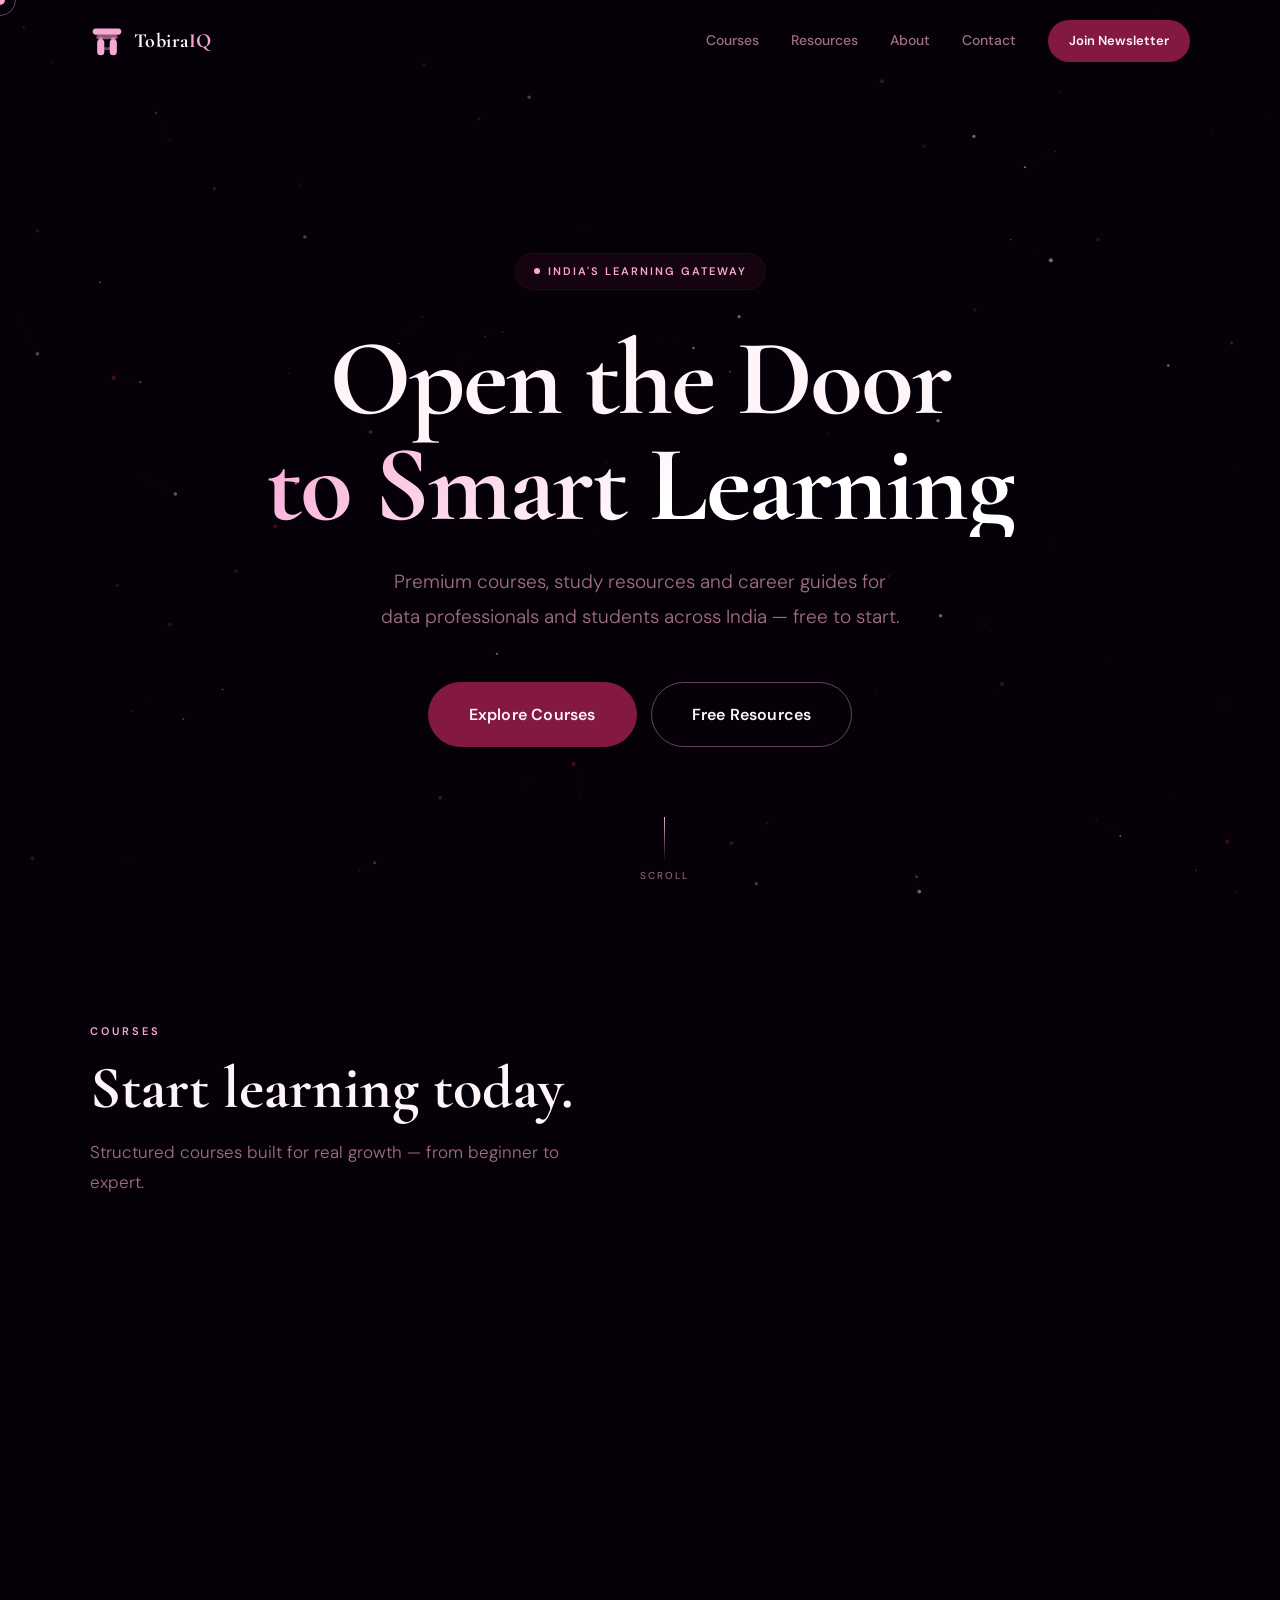
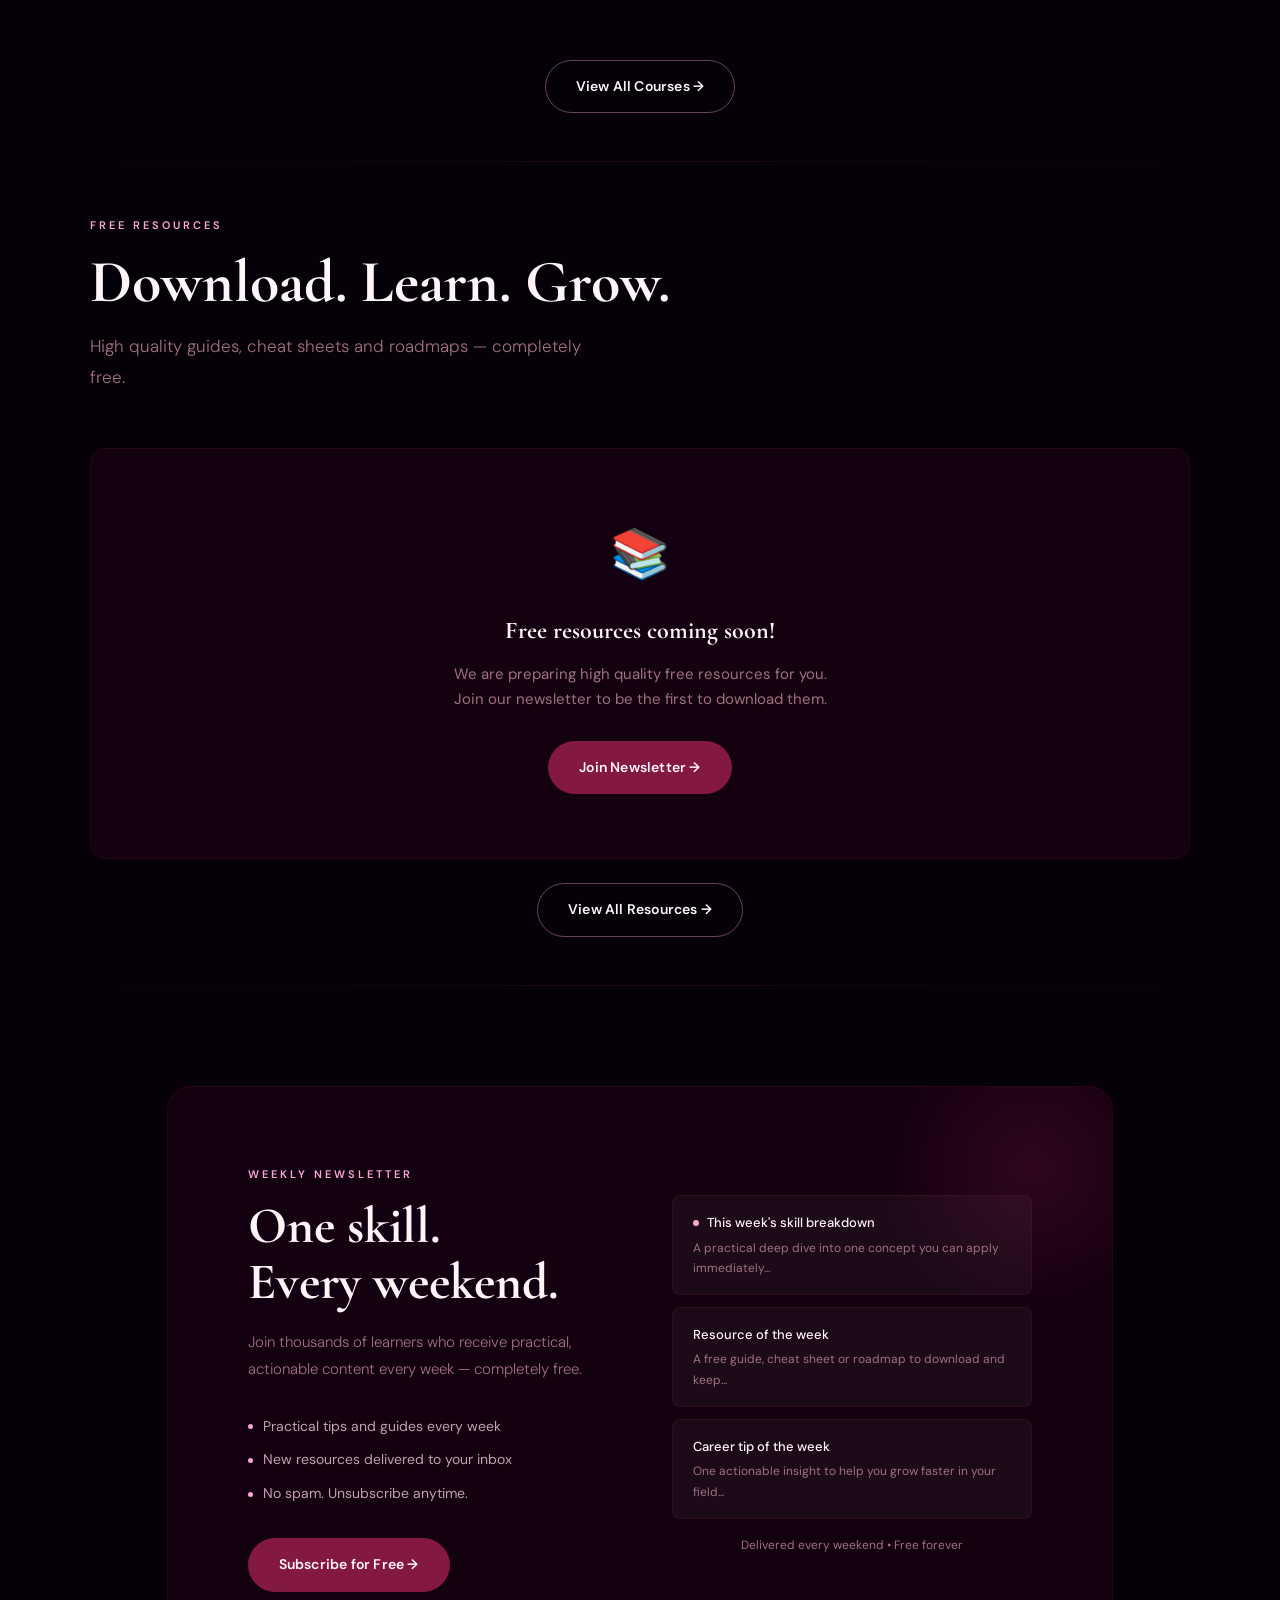
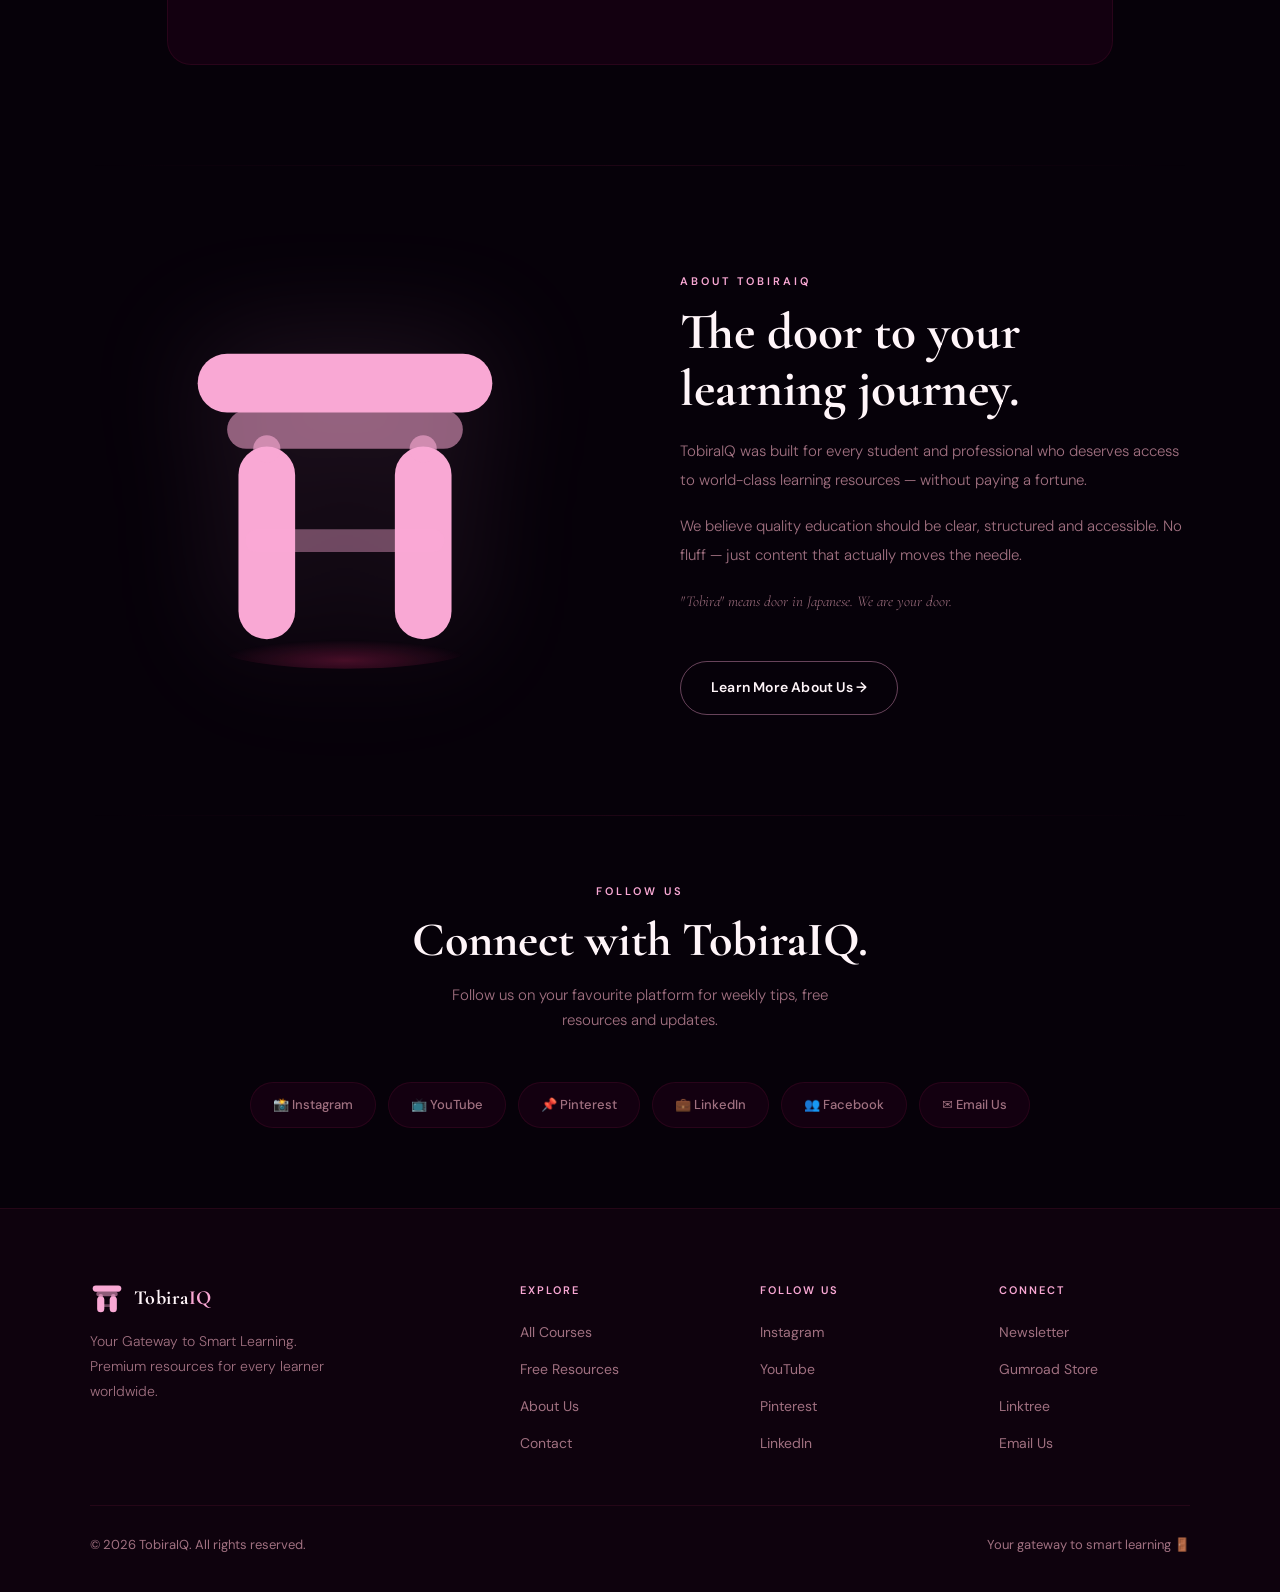
==== index.html @ 105b8ea0 "Initial commit — TobiraIQ website launch" ====
<!DOCTYPE html>
<html lang="en">
<head>
  <meta charset="UTF-8"/>
  <meta name="viewport" content="width=device-width, initial-scale=1.0"/>
  <title>TobiraIQ — Your Gateway to Smart Learning</title>
  <meta name="description" content="TobiraIQ — Your gateway to smart learning. Premium courses and resources for data professionals and students worldwide."/>
  <meta property="og:title"       content="TobiraIQ — Your Gateway to Smart Learning"/>
  <meta property="og:description" content="Premium study resources and courses for data professionals and students across India."/>
  <meta property="og:image"       content="assets/og.png"/>
  <link rel="icon" href="assets/favicon.png"/>
  <link rel="stylesheet" href="css/main.css"/>
  <style>
    /* ── Hero ─────────────────────────────────────────── */
    .hero {
      min-height: 100vh;
      display: flex; align-items: center; justify-content: center;
      text-align: center;
      padding: 140px 7% 40px;
      position: relative;
    }
    .hero-inner { max-width: 820px; }

    .hero-badge {
      display: inline-flex; align-items: center; gap: 8px;
      background: rgba(131,24,67,0.12);
      border: 1px solid var(--border);
      border-radius: var(--radius-full);
      padding: 8px 18px;
      font-size: 11px; font-weight: 600;
      color: var(--pink-glow);
      letter-spacing: 2px; text-transform: uppercase;
      margin-bottom: 36px;
      animation: fadeUp 0.7s ease both;
    }
    .hero-badge-dot {
      width: 6px; height: 6px;
      background: var(--pink-glow); border-radius: 50%;
      animation: pulseDot 2s infinite;
    }
    @keyframes pulseDot {
      0%,100% { transform: scale(1); opacity: 1; }
      50%      { transform: scale(1.6); opacity: 0.5; }
    }

    .hero h1 {
      font-family: var(--font-display);
      font-size: clamp(52px, 9vw, 108px);
      font-weight: 700; line-height: 0.98;
      letter-spacing: -2px;
      margin-bottom: 28px;
      animation: fadeUp 0.7s 0.1s ease both;
    }
    .hero h1 .grad {
      display: block;
      background: linear-gradient(135deg, var(--pink-glow) 0%, #fff 55%);
      -webkit-background-clip: text;
      -webkit-text-fill-color: transparent;
      background-clip: text;
    }

    .hero-sub {
      font-size: clamp(16px, 2vw, 19px);
      color: var(--muted); font-weight: 300;
      max-width: 520px; margin: 0 auto 48px;
      line-height: 1.8;
      animation: fadeUp 0.7s 0.2s ease both;
    }

    .hero-buttons {
      display: flex; gap: 14px; justify-content: center; flex-wrap: wrap;
      animation: fadeUp 0.7s 0.3s ease both;
    }

    .hero-scroll {
      position: absolute; bottom: 16px; left: 50%;
      transform: translateX(-50%);
      display: flex; flex-direction: column; align-items: center; gap: 6px;
      color: var(--muted); font-size: 10px; letter-spacing: 2px; text-transform: uppercase;
      animation: fadeUp 0.7s 0.5s ease both;
      pointer-events: none;
      opacity: 0.6;
    }
    @media (max-height: 700px) { .hero-scroll { display: none; } }
    .scroll-line {
      width: 1px; height: 44px;
      background: linear-gradient(to bottom, var(--pink-glow), transparent);
      animation: scrollAnim 2.2s ease infinite;
    }
    @keyframes scrollAnim {
      0%   { transform: scaleY(0); transform-origin: top; opacity: 1; }
      45%  { transform: scaleY(1); transform-origin: top; opacity: 1; }
      55%  { transform: scaleY(1); transform-origin: bottom; opacity: 1; }
      100% { transform: scaleY(0); transform-origin: bottom; opacity: 0; }
    }

    @keyframes fadeUp {
      from { opacity: 0; transform: translateY(28px); }
      to   { opacity: 1; transform: translateY(0); }
    }

    /* ── Categories Strip ────────────────────────────── */
    .categories-strip {
      padding: 0 7% 32px;
      position: relative; z-index: 1;
    }
    .categories-strip-inner {
      max-width: 1180px; margin: 0 auto;
      display: flex; gap: 12px; flex-wrap: wrap; justify-content: center;
    }
    .cat-pill {
      display: inline-flex; align-items: center; gap: 8px;
      background: var(--card);
      border: 1px solid var(--border);
      border-radius: var(--radius-full);
      padding: 10px 20px;
      font-size: 13px; font-weight: 500;
      color: var(--muted);
      transition: all var(--transition);
    }
    .cat-pill:hover {
      border-color: var(--border-hover);
      color: var(--pink-glow);
      transform: translateY(-2px);
    }

    /* ── Featured Courses ────────────────────────────── */
    .courses-grid {
      display: grid;
      grid-template-columns: repeat(auto-fill, minmax(300px, 1fr));
      gap: 20px;
      margin-top: 56px;
    }
    .course-card {
      padding: 32px;
      display: flex; flex-direction: column; gap: 14px;
      cursor: none;
    }
    .course-card-top {
      display: flex; align-items: flex-start; justify-content: space-between;
    }
    .course-card h3 {
      font-family: var(--font-display);
      font-size: 22px; font-weight: 600;
      line-height: 1.25; margin-bottom: 6px;
    }
    .course-card p {
      color: var(--muted); font-size: 14px; font-weight: 300;
      line-height: 1.7; flex: 1;
    }
    .course-meta {
      display: flex; gap: 16px; align-items: center;
      font-size: 12px; color: var(--muted);
      border-top: 1px solid var(--border);
      padding-top: 14px; margin-top: 4px;
    }
    .course-meta span { display: flex; align-items: center; gap: 5px; }
    .course-price {
      font-family: var(--font-display);
      font-size: 20px; font-weight: 700;
      color: var(--pink-glow);
    }
    .price-original {
      font-size: 14px; color: var(--muted);
      text-decoration: line-through; font-weight: 300;
      font-family: var(--font-body);
      margin-left: 6px;
    }
    .course-card-footer {
      display: flex; align-items: center; justify-content: space-between;
    }

    /* ── Resources Preview ───────────────────────────── */
    .resources-grid {
      display: grid;
      grid-template-columns: repeat(auto-fill, minmax(260px, 1fr));
      gap: 18px;
      margin-top: 56px;
    }
    .resource-card {
      padding: 28px;
      display: flex; flex-direction: column; gap: 10px;
    }
    .resource-card h3 {
      font-size: 17px; font-weight: 600; line-height: 1.3;
    }
    .resource-card p {
      color: var(--muted); font-size: 13px; flex: 1; line-height: 1.7;
    }

    /* ── Newsletter Band ─────────────────────────────── */
    .newsletter-band {
      margin: 0 7%;
      background: var(--card);
      border: 1px solid var(--border);
      border-radius: var(--radius-lg);
      padding: 72px 80px;
      display: grid;
      grid-template-columns: 1fr 1fr;
      gap: 64px; align-items: center;
      position: relative; overflow: hidden;
    }
    .newsletter-band::before {
      content: '';
      position: absolute; top: -80px; right: -80px;
      width: 320px; height: 320px;
      background: radial-gradient(circle, rgba(131,24,67,0.25), transparent 65%);
      pointer-events: none;
    }
    .newsletter-band h2 {
      font-family: var(--font-display);
      font-size: clamp(32px, 4vw, 52px);
      font-weight: 700; line-height: 1.1;
      margin-bottom: 18px;
    }
    .newsletter-band p {
      color: var(--muted); font-size: 15px; font-weight: 300;
      line-height: 1.8; margin-bottom: 32px;
    }
    .newsletter-perks {
      display: flex; flex-direction: column; gap: 10px;
      margin-bottom: 32px;
    }
    .perk {
      display: flex; align-items: center; gap: 10px;
      font-size: 14px; color: var(--muted-light);
    }
    .perk::before {
      content: '';
      width: 5px; height: 5px; border-radius: 50%;
      background: var(--pink-glow); flex-shrink: 0;
    }

    .newsletter-visual {
      display: flex; flex-direction: column; gap: 12px;
      position: relative; z-index: 1;
    }
    .email-card {
      background: rgba(255,255,255,0.04);
      border: 1px solid var(--border);
      border-radius: var(--radius-sm);
      padding: 16px 20px;
      transition: all var(--transition);
    }
    .email-card:hover { border-color: var(--border-hover); transform: translateX(4px); }
    .email-card-title {
      font-size: 13px; font-weight: 500; margin-bottom: 3px;
      display: flex; align-items: center; gap: 8px;
    }
    .email-dot {
      width: 6px; height: 6px; border-radius: 50%;
      background: var(--pink-glow);
      animation: pulseDot 2s infinite;
      flex-shrink: 0;
    }
    .email-card-preview { color: var(--muted); font-size: 12px; }

    /* ── About Strip ─────────────────────────────────── */
    .about-strip {
      display: grid;
      grid-template-columns: 1fr 1fr;
      gap: 80px; align-items: center;
      max-width: 1180px; margin: 0 auto;
    }
    .about-torii {
      display: flex; justify-content: center;
    }
    .about-torii svg { width: min(340px, 90%); height: auto; filter: drop-shadow(0 0 60px rgba(249,168,212,0.15)); }
    .about-content h2 {
      font-family: var(--font-display);
      font-size: clamp(32px, 4vw, 52px);
      font-weight: 700; line-height: 1.1;
      margin-bottom: 20px;
    }
    .about-content p {
      color: var(--muted); font-size: 15px; font-weight: 300;
      line-height: 1.9; margin-bottom: 18px;
    }
    .about-quote {
      font-family: var(--font-display);
      font-size: 20px; font-style: italic;
      color: var(--pink-glow); line-height: 1.5;
      margin-top: 8px;
    }

    /* ── Social Row ──────────────────────────────────── */
    .social-row {
      display: flex; flex-wrap: wrap; gap: 12px;
      justify-content: center; margin-top: 48px;
    }
    .social-pill {
      display: flex; align-items: center; gap: 8px;
      background: var(--card);
      border: 1px solid var(--border);
      border-radius: var(--radius-full);
      padding: 11px 22px;
      font-size: 13px; font-weight: 500;
      color: var(--muted);
      transition: all var(--transition);
    }
    .social-pill:hover {
      border-color: var(--border-hover);
      color: var(--pink-glow); transform: translateY(-3px);
    }

    @media (max-width: 900px) {
      .newsletter-band { grid-template-columns: 1fr; padding: 48px 36px; gap: 40px; }
      .about-strip { grid-template-columns: 1fr; gap: 48px; }
      .newsletter-band { margin: 0 5%; }
    }
    @media (max-width: 600px) {
      .hero h1 { letter-spacing: -1px; }
      .newsletter-band { padding: 40px 28px; }
    }
  </style>
</head>
<body>

  <!-- Cursor -->
  <div class="cursor"      id="cursor"></div>
  <div class="cursor-ring" id="cursor-ring"></div>

  <!-- Particles -->
  <canvas id="particles-canvas"></canvas>

  <!-- Scroll Progress -->
  <div id="scroll-progress"></div>

  <!-- Navbar -->
  <nav class="navbar" id="navbar">
    <a href="index.html" class="nav-logo">
      <svg width="34" height="34" viewBox="0 0 38 38" fill="none">
        <rect x="3"  y="5"  width="32" height="7"  rx="3.5" fill="#F9A8D4"/>
        <rect x="7"  y="12" width="24" height="5"  rx="2.5" fill="#F9A8D4" opacity="0.55"/>
        <rect x="8"  y="17" width="8"  height="18" rx="4"   fill="#F9A8D4"/>
        <rect x="22" y="17" width="8"  height="18" rx="4"   fill="#F9A8D4"/>
        <rect x="9"  y="26" width="20" height="3"  rx="1.5" fill="#F9A8D4" opacity="0.4"/>
        <circle cx="12" cy="17" r="2.5" fill="#F9A8D4" opacity="0.6"/>
        <circle cx="26" cy="17" r="2.5" fill="#F9A8D4" opacity="0.6"/>
      </svg>
      <span class="nav-logo-text">Tobira<em>IQ</em></span>
    </a>
    <ul class="nav-menu" id="nav-menu"></ul>
    <button class="nav-hamburger" id="hamburger" aria-label="Menu">
      <span></span><span></span><span></span>
    </button>
  </nav>

  <main class="page">

    <!-- ── Hero ──────────────────────────────────────── -->
    <section class="hero">
      <div class="hero-inner">
        <div class="hero-badge">
          <span class="hero-badge-dot"></span>
          India's Learning Gateway
        </div>
        <h1>
          Open the Door
          <span class="grad">to Smart Learning</span>
        </h1>
        <p class="hero-sub">
          Premium courses, study resources and career guides for
          data professionals and students across India — free to start.
        </p>
        <div class="hero-buttons">
          <a href="courses.html"            class="btn btn-primary btn-lg">Explore Courses</a>
          <a href="resources.html"          class="btn btn-outline btn-lg">Free Resources</a>
        </div>
      </div>
      <div class="hero-scroll">
        <div class="scroll-line"></div>
        <span>Scroll</span>
      </div>
    </section>

    <!-- ── Category Pills ─────────────────────────────── -->
    <div class="categories-strip">
      <div class="categories-strip-inner" id="cat-pills"></div>
    </div>

    <!-- ── Featured Courses ──────────────────────────── -->
    <section class="section" style="padding-top: 40px; padding-bottom: 48px;">
      <div class="section-inner">
        <span class="section-eyebrow reveal">Courses</span>
        <h2 class="section-title reveal">Start learning today.</h2>
        <p class="section-subtitle reveal">Structured courses built for real growth — from beginner to expert.</p>
        <div class="courses-grid" id="featured-courses"></div>
        <div style="text-align:center; margin-top:24px;" class="reveal">
          <a href="courses.html" class="btn btn-outline">View All Courses →</a>
        </div>
      </div>
    </section>

    <div class="divider"></div>

    <!-- ── Free Resources ────────────────────────────── -->
    <section class="section" style="padding-top: 48px; padding-bottom: 48px;">
      <div class="section-inner">
        <span class="section-eyebrow reveal">Free Resources</span>
        <h2 class="section-title reveal">Download. Learn. Grow.</h2>
        <p class="section-subtitle reveal">High quality guides, cheat sheets and roadmaps — completely free.</p>
        <div class="resources-grid" id="featured-resources"></div>
        <div style="text-align:center; margin-top:24px;" class="reveal">
          <a href="resources.html" class="btn btn-outline">View All Resources →</a>
        </div>
      </div>
    </section>

    <div class="divider"></div>

    <!-- ── Newsletter ─────────────────────────────────── -->
    <section class="section">
      <div class="newsletter-band reveal">
        <div>
          <span class="section-eyebrow">Weekly Newsletter</span>
          <h2>One skill.<br>Every weekend.</h2>
          <p>Join thousands of learners who receive practical, actionable content every week — completely free.</p>
          <div class="newsletter-perks">
            <div class="perk">Practical tips and guides every week</div>
            <div class="perk">New resources delivered to your inbox</div>
            <div class="perk">No spam. Unsubscribe anytime.</div>
          </div>
          <a href="https://tobiraiq.beehiiv.com" target="_blank" class="btn btn-primary">Subscribe for Free →</a>
        </div>
        <div class="newsletter-visual">
          <div class="email-card">
            <div class="email-card-title"><span class="email-dot"></span> This week's skill breakdown</div>
            <div class="email-card-preview">A practical deep dive into one concept you can apply immediately...</div>
          </div>
          <div class="email-card">
            <div class="email-card-title">Resource of the week</div>
            <div class="email-card-preview">A free guide, cheat sheet or roadmap to download and keep...</div>
          </div>
          <div class="email-card">
            <div class="email-card-title">Career tip of the week</div>
            <div class="email-card-preview">One actionable insight to help you grow faster in your field...</div>
          </div>
          <div style="font-size:12px; color:var(--muted); text-align:center; margin-top:4px;">
            Delivered every weekend • Free forever
          </div>
        </div>
      </div>
    </section>

    <div class="divider"></div>

    <!-- ── About ──────────────────────────────────────── -->
    <section class="section">
      <div class="about-strip">
        <div class="about-torii reveal">
          <svg viewBox="0 0 300 340" fill="none" xmlns="http://www.w3.org/2000/svg">
            <defs>
              <radialGradient id="glow" cx="50%" cy="80%" r="50%">
                <stop offset="0%" stop-color="#831843" stop-opacity="0.5"/>
                <stop offset="100%" stop-color="#831843" stop-opacity="0"/>
              </radialGradient>
            </defs>
            <ellipse cx="150" cy="310" rx="110" ry="18" fill="url(#glow)"/>
            <rect x="20"  y="50"  width="260" height="52" rx="26" fill="#F9A8D4"/>
            <rect x="46"  y="100" width="208" height="34" rx="17" fill="#F9A8D4" opacity="0.55"/>
            <rect x="56"  y="132" width="50"  height="170" rx="25" fill="#F9A8D4"/>
            <rect x="194" y="132" width="50"  height="170" rx="25" fill="#F9A8D4"/>
            <rect x="62"  y="205" width="176" height="20"  rx="10" fill="#F9A8D4" opacity="0.4"/>
            <circle cx="81"  cy="134" r="12" fill="#F9A8D4" opacity="0.6"/>
            <circle cx="219" cy="134" r="12" fill="#F9A8D4" opacity="0.6"/>
          </svg>
        </div>
        <div class="about-content reveal">
          <span class="section-eyebrow">About TobiraIQ</span>
          <h2>The door to your learning journey.</h2>
          <p>TobiraIQ was built for every student and professional who deserves access to world-class learning resources — without paying a fortune.</p>
          <p>We believe quality education should be clear, structured and accessible. No fluff — just content that actually moves the needle.</p>
          <p class="about-quote">"Tobira" means door in Japanese. We are your door.</p>
          <br/>
          <a href="about.html" class="btn btn-outline">Learn More About Us →</a>
        </div>
      </div>
    </section>

    <div class="divider"></div>

    <!-- ── Social ─────────────────────────────────────── -->
    <section class="section-sm" style="text-align:center; position:relative; z-index:1; padding-bottom:80px;">
      <span class="section-eyebrow reveal">Follow Us</span>
      <h2 class="section-title reveal" style="font-size:clamp(28px,4vw,48px);">Connect with TobiraIQ.</h2>
      <p style="color:var(--muted); max-width:400px; margin:0 auto 40px; font-weight:300; font-size:15px;" class="reveal">
        Follow us on your favourite platform for weekly tips, free resources and updates.
      </p>
      <div class="social-row reveal" id="social-links"></div>
    </section>

  </main>

  <!-- Footer -->
  <footer id="footer"></footer>

  <!-- Toast -->
  <div class="toast" id="toast"></div>

  <!-- Data + Scripts -->
  <script src="data/categories.js"></script>
  <script src="data/courses.js"></script>
  <script src="data/resources.js"></script>
  <script src="js/main.js"></script>
  <script>
    // ── Render Category Pills ─────────────────────────
    document.addEventListener('DOMContentLoaded', () => {
      const pillContainer = document.getElementById('cat-pills');
      if (pillContainer && typeof CATEGORIES !== 'undefined') {
        pillContainer.innerHTML = CATEGORIES
          .filter(c => c.active)
          .map(c => `
            <a href="courses.html?cat=${c.id}" class="cat-pill reveal">
              <span>${c.icon}</span> ${c.label}
            </a>
          `).join('');
      }

      // ── Render Featured Courses ─────────────────────
      const coursesEl = document.getElementById('featured-courses');
      if (coursesEl && typeof COURSES !== 'undefined') {
        const featured = COURSES.filter(c => c.featured).slice(0, 3);
        if (featured.length === 0) {
          coursesEl.innerHTML = `
            <div style="
              grid-column: 1/-1;
              text-align: center;
              padding: 64px 24px;
              background: var(--card);
              border: 1px solid var(--border);
              border-radius: var(--radius-md);
            ">
              <div style="font-size:48px; margin-bottom:16px;">🚀</div>
              <h3 style="font-family:var(--font-display); font-size:24px; margin-bottom:10px;">
                First course dropping soon!
              </h3>
              <p style="color:var(--muted); font-size:15px; max-width:400px; margin:0 auto 28px; line-height:1.7;">
                We are working hard on our first course. 
                Subscribe to the newsletter to get notified the moment it goes live.
              </p>
              <a href="https://tobiraiq.beehiiv.com" target="_blank" class="btn btn-primary">
                Notify Me →
              </a>
            </div>
          `;
        } else {
          coursesEl.innerHTML = featured.map(c => `
            <a href="course.html?id=${c.id}" class="card course-card reveal">
              <div class="course-card-top">
                <div>${getBadge(c.badge)}</div>
                <div class="course-price">${c.price === 'Free' ? 'Free' : c.price}</div>
              </div>
              <h3>${c.title}</h3>
              <p>${c.description.substring(0, 120)}…</p>
              <div class="course-meta">
                <span>📅 ${c.duration}</span>
                <span>📶 ${c.level}</span>
              </div>
              <div class="course-card-footer">
                <div class="btn btn-ghost">View Course →</div>
              </div>
            </a>
          `).join('');
        }
      }

      // ── Render Featured Resources ───────────────────
      const resEl = document.getElementById('featured-resources');
      if (resEl && typeof RESOURCES !== 'undefined') {
        const featured = RESOURCES.filter(r => r.featured).slice(0, 3);
        if (featured.length === 0) {
          resEl.innerHTML = `
            <div style="
              grid-column: 1/-1;
              text-align: center;
              padding: 64px 24px;
              background: var(--card);
              border: 1px solid var(--border);
              border-radius: var(--radius-md);
            ">
              <div style="font-size:48px; margin-bottom:16px;">📚</div>
              <h3 style="font-family:var(--font-display); font-size:24px; margin-bottom:10px;">
                Free resources coming soon!
              </h3>
              <p style="color:var(--muted); font-size:15px; max-width:400px; margin:0 auto 28px; line-height:1.7;">
                We are preparing high quality free resources for you.
                Join our newsletter to be the first to download them.
              </p>
              <a href="https://tobiraiq.beehiiv.com" target="_blank" class="btn btn-primary">
                Join Newsletter →
              </a>
            </div>
          `;
        } else {
          resEl.innerHTML = featured.map(r => `
            <a href="${r.downloadLink}" target="_blank" class="card resource-card reveal">
              ${getBadge(r.badge)}
              <h3>${r.title}</h3>
              <p>${r.description}</p>
              <div class="btn btn-ghost">Download Free →</div>
            </a>
          `).join('');
        }
      }

      // ── Render Social Links ─────────────────────────
      const socEl = document.getElementById('social-links');
      if (socEl && typeof SITE_CONFIG !== 'undefined') {
        const socials = [
          { label: '📸 Instagram',  href: SITE_CONFIG.instagram },
          { label: '📺 YouTube',    href: SITE_CONFIG.youtube   },
          { label: '📌 Pinterest',  href: SITE_CONFIG.pinterest },
          { label: '💼 LinkedIn',   href: SITE_CONFIG.linkedin  },
          { label: '👥 Facebook',   href: SITE_CONFIG.facebook  },
          { label: '✉️ Email Us',   href: `mailto:${SITE_CONFIG.email}` },
        ];
        socEl.innerHTML = socials.map(s => `
          <a href="${s.href}" target="_blank" class="social-pill">${s.label}</a>
        `).join('');
      }
    });
  </script>
</body>
</html>
---- css/main.css ----
/* ============================================================
   TOBIRAIQ — MAIN CSS
   Global styles, CSS variables, typography, layout
   DO NOT MODIFY — Edit data files only
   ============================================================ */

@import url('https://fonts.googleapis.com/css2?family=Cormorant+Garamond:wght@300;400;600;700&family=DM+Sans:ital,opsz,wght@0,9..40,300;0,9..40,400;0,9..40,500;0,9..40,600;1,9..40,300&display=swap');

/* ── Variables ─────────────────────────────────────────── */
:root {
  --pink:         #831843;
  --pink-mid:     #9d174d;
  --pink-light:   #be185d;
  --pink-glow:    #F9A8D4;
  --pink-soft:    rgba(131,24,67,0.15);
  --black:        #060109;
  --dark:         #0e020d;
  --card:         #130010;
  --card-hover:   #1a0018;
  --white:        #FFF5F9;
  --muted:        #a07080;
  --muted-light:  #c4a0b0;
  --border:       rgba(131,24,67,0.2);
  --border-hover: rgba(249,168,212,0.4);
  --radius-sm:    8px;
  --radius-md:    16px;
  --radius-lg:    24px;
  --radius-full:  100px;
  --shadow-sm:    0 4px 16px rgba(131,24,67,0.15);
  --shadow-md:    0 12px 40px rgba(131,24,67,0.25);
  --shadow-lg:    0 24px 64px rgba(131,24,67,0.35);
  --transition:   0.3s cubic-bezier(0.4,0,0.2,1);
  --font-display: 'Cormorant Garamond', Georgia, serif;
  --font-body:    'DM Sans', system-ui, sans-serif;
}

/* ── Reset ─────────────────────────────────────────────── */
*, *::before, *::after { box-sizing: border-box; margin: 0; padding: 0; }
html { scroll-behavior: smooth; font-size: 16px; }
body {
  background: var(--black);
  color: var(--white);
  font-family: var(--font-body);
  font-size: 1rem;
  line-height: 1.7;
  overflow-x: hidden;
  -webkit-font-smoothing: antialiased;
  cursor: none;
}
img { max-width: 100%; display: block; }
a { color: inherit; text-decoration: none; }
ul { list-style: none; }
button { cursor: none; font-family: var(--font-body); }
input, textarea { font-family: var(--font-body); }

/* ── Custom Cursor ─────────────────────────────────────── */
.cursor {
  position: fixed;
  width: 10px; height: 10px;
  background: var(--pink-glow);
  border-radius: 50%;
  pointer-events: none;
  z-index: 9999;
  transform: translate(-50%,-50%);
  transition: width 0.3s, height 0.3s, opacity 0.3s;
  mix-blend-mode: screen;
}
.cursor-ring {
  position: fixed;
  width: 32px; height: 32px;
  border: 1.5px solid var(--pink-glow);
  border-radius: 50%;
  pointer-events: none;
  z-index: 9998;
  transform: translate(-50%,-50%);
  opacity: 0.4;
  transition: width 0.3s, height 0.3s, opacity 0.3s;
}
.cursor.grow { width: 18px; height: 18px; }
.cursor-ring.grow { width: 50px; height: 50px; opacity: 0.2; }

/* ── Particles Canvas ──────────────────────────────────── */
#particles-canvas {
  position: fixed; inset: 0;
  z-index: 0; pointer-events: none;
}

/* ── Progress Bar ──────────────────────────────────────── */
#scroll-progress {
  position: fixed; top: 0; left: 0;
  height: 2px; width: 0%;
  background: linear-gradient(90deg, var(--pink), var(--pink-glow));
  z-index: 9999;
  transition: width 0.1s linear;
}

/* ── Navigation ────────────────────────────────────────── */
.navbar {
  position: fixed; top: 0; left: 0; right: 0;
  z-index: 1000;
  display: flex; align-items: center; justify-content: space-between;
  padding: 20px 7%;
  background: rgba(6,1,9,0);
  backdrop-filter: blur(0px);
  border-bottom: 1px solid transparent;
  transition: all 0.4s;
}
.navbar.scrolled {
  padding: 14px 7%;
  background: rgba(6,1,9,0.85);
  backdrop-filter: blur(24px);
  border-bottom-color: var(--border);
}

.nav-logo {
  display: flex; align-items: center; gap: 10px;
}
.nav-logo svg { width: 34px; height: 34px; }
.nav-logo-text {
  font-family: var(--font-display);
  font-size: 20px; font-weight: 700;
  letter-spacing: 0.5px;
}
.nav-logo-text em { color: var(--pink-glow); font-style: normal; }

.nav-menu {
  display: flex; align-items: center; gap: 32px;
}
.nav-menu a {
  font-size: 14px; font-weight: 500;
  color: var(--muted);
  position: relative;
  transition: color var(--transition);
}
.nav-menu a::after {
  content: '';
  position: absolute; bottom: -3px; left: 0; right: 0;
  height: 1px; background: var(--pink-glow);
  transform: scaleX(0); transform-origin: right;
  transition: transform var(--transition);
}
.nav-menu a:hover { color: var(--white); }
.nav-menu a:hover::after { transform: scaleX(1); transform-origin: left; }

.nav-cta {
  background: var(--pink) !important;
  color: var(--white) !important;
  padding: 9px 20px;
  border-radius: var(--radius-full);
  font-size: 13px !important; font-weight: 600 !important;
  border: 1px solid transparent;
  transition: all var(--transition) !important;
}
.nav-cta::after { display: none !important; }
.nav-cta:hover { background: var(--pink-light) !important; transform: translateY(-2px); box-shadow: var(--shadow-sm); }

.nav-hamburger {
  display: none;
  flex-direction: column; gap: 5px;
  background: none; border: none; padding: 4px;
}
.nav-hamburger span {
  width: 22px; height: 2px;
  background: var(--white); border-radius: 2px;
  transition: var(--transition);
  display: block;
}

/* ── Page Wrapper ──────────────────────────────────────── */
.page { position: relative; z-index: 1; }

/* ── Section Utilities ─────────────────────────────────── */
.section { padding: 100px 7%; }
.section-inner { max-width: 1180px; margin: 0 auto; }
.section-sm { padding: 60px 7%; }

.section-eyebrow {
  display: inline-block;
  font-size: 11px; font-weight: 600;
  letter-spacing: 3px; text-transform: uppercase;
  color: var(--pink-glow);
  margin-bottom: 14px;
}
.section-title {
  font-family: var(--font-display);
  font-size: clamp(32px, 5vw, 60px);
  font-weight: 700; line-height: 1.1;
  margin-bottom: 16px;
}
.section-subtitle {
  font-size: 17px; font-weight: 300;
  color: var(--muted); max-width: 520px;
  line-height: 1.8;
}

/* ── Buttons ────────────────────────────────────────────── */
.btn {
  display: inline-flex; align-items: center; gap: 8px;
  padding: 14px 30px;
  border-radius: var(--radius-full);
  font-size: 14px; font-weight: 600;
  letter-spacing: 0.2px;
  border: 1.5px solid transparent;
  transition: all var(--transition);
  position: relative; overflow: hidden;
}
.btn-primary {
  background: var(--pink);
  color: var(--white);
  border-color: var(--pink);
}
.btn-primary:hover {
  background: var(--pink-light);
  border-color: var(--pink-light);
  transform: translateY(-3px);
  box-shadow: var(--shadow-md);
}
.btn-outline {
  background: transparent;
  color: var(--white);
  border-color: var(--border-hover);
}
.btn-outline:hover {
  border-color: var(--pink-glow);
  color: var(--pink-glow);
  transform: translateY(-3px);
}
.btn-ghost {
  background: transparent;
  color: var(--pink-glow);
  border-color: transparent;
  padding-left: 0; padding-right: 0;
}
.btn-ghost:hover { gap: 14px; }
.btn-lg { padding: 18px 40px; font-size: 16px; }

/* ── Badges ─────────────────────────────────────────────── */
.badge {
  display: inline-flex; align-items: center;
  padding: 4px 12px; border-radius: var(--radius-full);
  font-size: 10px; font-weight: 700;
  letter-spacing: 1.5px; text-transform: uppercase;
}
.badge-free     { background: rgba(34,197,94,0.15); color: #4ade80; border: 1px solid rgba(74,222,128,0.3); }
.badge-new      { background: rgba(131,24,67,0.2);  color: var(--pink-glow); border: 1px solid var(--border); }
.badge-popular  { background: rgba(234,179,8,0.15); color: #fbbf24; border: 1px solid rgba(251,191,36,0.3); }
.badge-soon     { background: rgba(99,102,241,0.15); color: #a5b4fc; border: 1px solid rgba(165,180,252,0.3); }
.badge-paid     { background: rgba(131,24,67,0.15); color: var(--pink-glow); border: 1px solid var(--border); }

/* ── Cards ──────────────────────────────────────────────── */
.card {
  background: var(--card);
  border: 1px solid var(--border);
  border-radius: var(--radius-md);
  transition: all var(--transition);
  position: relative; overflow: hidden;
}
.card::before {
  content: '';
  position: absolute; top: 0; left: 0; right: 0;
  height: 1px;
  background: linear-gradient(90deg, transparent, var(--pink-glow), transparent);
  transform: scaleX(0);
  transition: transform var(--transition);
}
.card:hover {
  border-color: var(--border-hover);
  background: var(--card-hover);
  transform: translateY(-6px);
  box-shadow: var(--shadow-md);
}
.card:hover::before { transform: scaleX(1); }

/* ── Tags ───────────────────────────────────────────────── */
.tag {
  display: inline-block;
  background: var(--pink-soft);
  border: 1px solid var(--border);
  color: var(--pink-glow);
  padding: 3px 10px; border-radius: var(--radius-full);
  font-size: 11px; font-weight: 500;
}

/* ── Divider ────────────────────────────────────────────── */
.divider {
  height: 1px;
  background: linear-gradient(90deg, transparent, var(--border), transparent);
  margin: 0 7%;
}

/* ── Footer ─────────────────────────────────────────────── */
footer {
  padding: 72px 7% 36px;
  border-top: 1px solid var(--border);
  background: var(--dark);
  position: relative; z-index: 1;
}
.footer-grid {
  max-width: 1180px; margin: 0 auto;
  display: grid;
  grid-template-columns: 2fr 1fr 1fr 1fr;
  gap: 48px;
  padding-bottom: 48px;
  border-bottom: 1px solid var(--border);
}
.footer-brand p {
  color: var(--muted); font-size: 14px; font-weight: 300;
  max-width: 260px; margin-top: 14px; line-height: 1.8;
}
.footer-col h4 {
  font-size: 11px; font-weight: 600;
  letter-spacing: 2px; text-transform: uppercase;
  color: var(--pink-glow); margin-bottom: 18px;
}
.footer-col ul { display: flex; flex-direction: column; gap: 10px; }
.footer-col ul li a {
  color: var(--muted); font-size: 14px;
  transition: color var(--transition);
}
.footer-col ul li a:hover { color: var(--white); }
.footer-bottom {
  max-width: 1180px; margin: 28px auto 0;
  display: flex; justify-content: space-between; align-items: center;
  color: var(--muted); font-size: 13px;
}

/* ── Reveal Animations ──────────────────────────────────── */
.reveal {
  opacity: 0;
  transform: translateY(32px);
  transition: opacity 0.7s ease, transform 0.7s ease;
}
.reveal.visible { opacity: 1; transform: translateY(0); }
.reveal-delay-1 { transition-delay: 0.1s; }
.reveal-delay-2 { transition-delay: 0.2s; }
.reveal-delay-3 { transition-delay: 0.3s; }

/* ── Toast Notification ─────────────────────────────────── */
.toast {
  position: fixed; bottom: 32px; right: 32px;
  background: var(--card);
  border: 1px solid var(--border-hover);
  border-radius: var(--radius-md);
  padding: 16px 24px;
  font-size: 14px; color: var(--white);
  z-index: 9999;
  transform: translateY(100px); opacity: 0;
  transition: all var(--transition);
  box-shadow: var(--shadow-lg);
}
.toast.show { transform: translateY(0); opacity: 1; }

/* ── Responsive ─────────────────────────────────────────── */
@media (max-width: 1024px) {
  .section { padding: 80px 6%; }
  .footer-grid { grid-template-columns: 1fr 1fr; gap: 36px; }
}

@media (max-width: 768px) {
  .navbar { padding: 16px 5%; }
  .navbar.scrolled { padding: 12px 5%; }
  .nav-menu { display: none; }
  .nav-hamburger { display: flex; }
  .nav-menu.open {
    display: flex; flex-direction: column;
    position: fixed; top: 0; left: 0; right: 0; bottom: 0;
    background: rgba(6,1,9,0.98);
    justify-content: center; align-items: center;
    gap: 32px; z-index: 999;
    font-size: 20px;
  }
  .section { padding: 72px 5%; }
  .footer-grid { grid-template-columns: 1fr; gap: 32px; }
  .footer-bottom { flex-direction: column; gap: 8px; text-align: center; }
  body { cursor: auto; }
  .cursor, .cursor-ring { display: none; }
}

/* ── Extra Mobile Fixes (320px — 480px small phones) ── */
@media (max-width: 480px) {
  .navbar { padding: 14px 4%; }

  .section { padding: 60px 4%; }
  .section-sm { padding: 48px 4%; }

  .section-title {
    font-size: clamp(28px, 8vw, 40px);
  }

  .btn { padding: 12px 22px; font-size: 13px; }
  .btn-lg { padding: 14px 28px; font-size: 14px; }

  .footer-grid { padding: 0 4%; }
  .footer-bottom { padding: 20px 4% 0; }

  .divider { margin: 0 4%; }
}

/* ── Tablet fixes (481px — 768px) ── */
@media (min-width: 481px) and (max-width: 768px) {
  .section { padding: 72px 5%; }
  .navbar { padding: 16px 5%; }
}

/* ── Large desktop (1440px+) ── */
@media (min-width: 1440px) {
  .section { padding: 120px 8%; }
  .navbar { padding: 22px 8%; }
  .navbar.scrolled { padding: 16px 8%; }
}
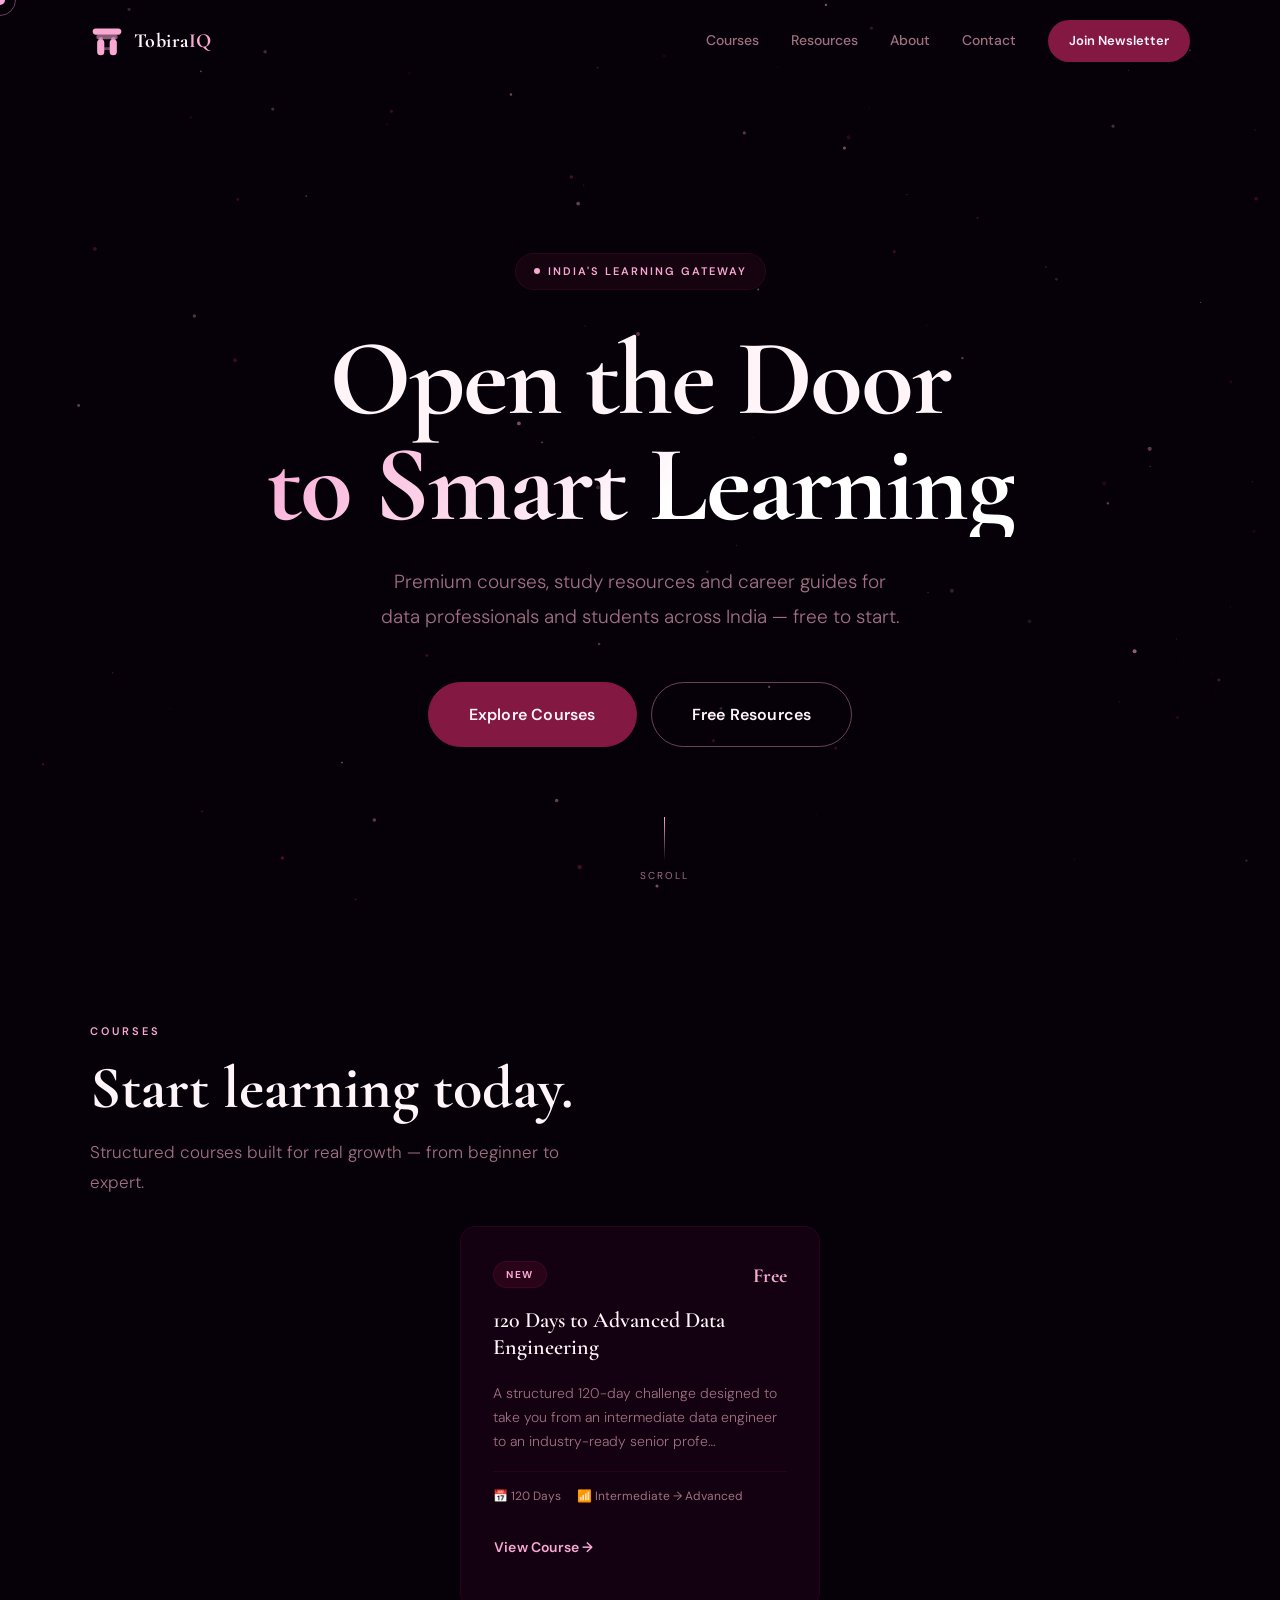
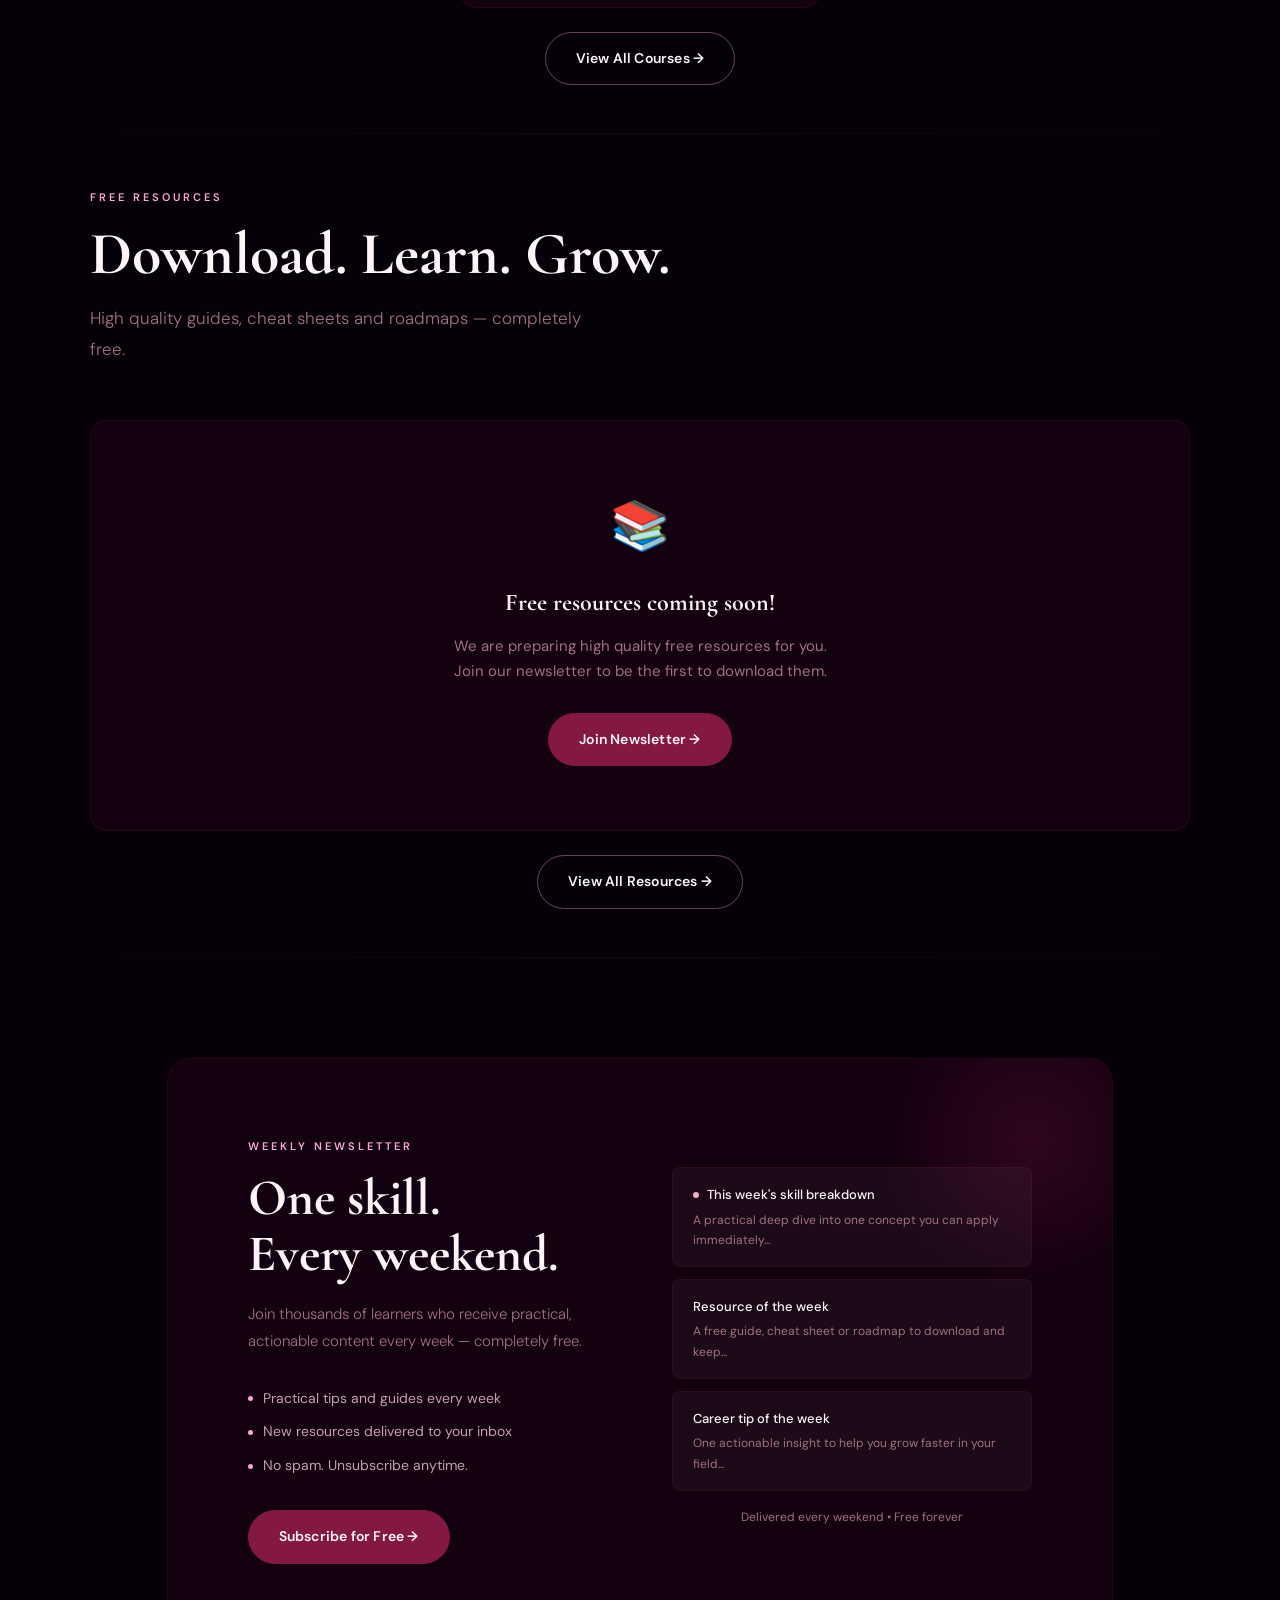
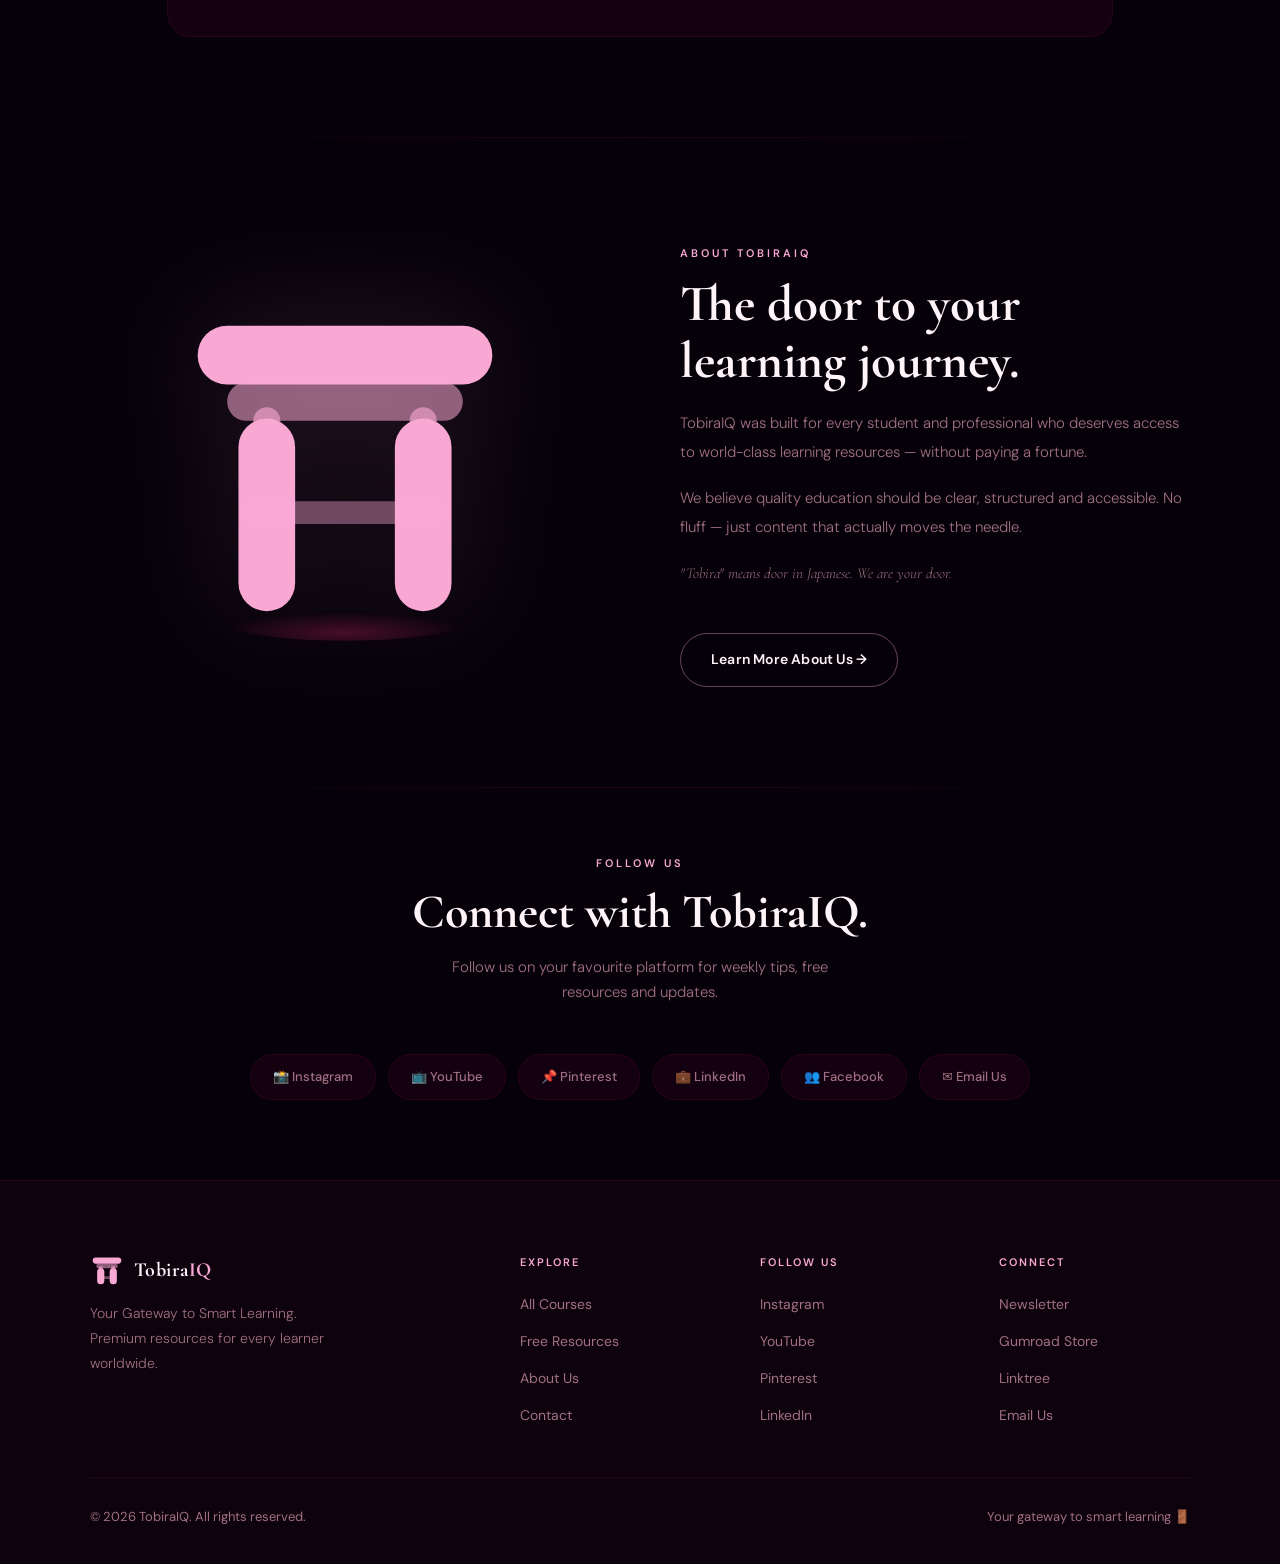
==== commit 761b9f36: "Mobile view issue with side bar menu" ====
--- a/index.html
+++ b/index.html
@@ -127,9 +127,10 @@
     /* ── Featured Courses ────────────────────────────── */
     .courses-grid {
       display: grid;
-      grid-template-columns: repeat(auto-fill, minmax(300px, 1fr));
+      grid-template-columns: repeat(auto-fit, minmax(300px, 360px));
       gap: 20px;
-      margin-top: 56px;
+      margin-top: 28px;
+      justify-content: center;
     }
     .course-card {
       padding: 32px;
@@ -146,7 +147,7 @@
     }
     .course-card p {
       color: var(--muted); font-size: 14px; font-weight: 300;
-      line-height: 1.7; flex: 1;
+      line-height: 1.7;
     }
     .course-meta {
       display: flex; gap: 16px; align-items: center;
@@ -546,7 +547,7 @@
           `;
         } else {
           coursesEl.innerHTML = featured.map(c => `
-            <a href="course.html?id=${c.id}" class="card course-card reveal">
+            <a href="course.html?id=${c.id}" class="card course-card">
               <div class="course-card-top">
                 <div>${getBadge(c.badge)}</div>
                 <div class="course-price">${c.price === 'Free' ? 'Free' : c.price}</div>
@@ -594,7 +595,7 @@
           `;
         } else {
           resEl.innerHTML = featured.map(r => `
-            <a href="${r.downloadLink}" target="_blank" class="card resource-card reveal">
+            <a href="${r.downloadLink}" target="_blank" class="card resource-card">
               ${getBadge(r.badge)}
               <h3>${r.title}</h3>
               <p>${r.description}</p>
--- a/css/main.css
+++ b/css/main.css
@@ -359,15 +359,31 @@
 @media (max-width: 768px) {
   .navbar { padding: 16px 5%; }
   .navbar.scrolled { padding: 12px 5%; }
-  .nav-menu { display: none; }
+  .nav-menu {
+    display: none !important;
+  }
   .nav-hamburger { display: flex; }
   .nav-menu.open {
-    display: flex; flex-direction: column;
-    position: fixed; top: 0; left: 0; right: 0; bottom: 0;
-    background: rgba(6,1,9,0.98);
-    justify-content: center; align-items: center;
-    gap: 32px; z-index: 999;
-    font-size: 20px;
+    display: flex !important;
+    flex-direction: column !important;
+    position: fixed !important;
+    top: 0 !important; left: 0 !important; right: 0 !important; bottom: 0 !important;
+    width: 100vw !important;
+    height: 100vh !important;
+    background: rgba(6,1,9,0.98) !important;
+    justify-content: center !important;
+    align-items: center !important;
+    gap: 20px; z-index: 99999 !important;
+    font-size: 18px;
+    overflow-y: auto;
+    padding: 100px 24px 40px;
+    box-sizing: border-box;
+    margin: 0 !important;
+  }
+  .nav-menu.open .nav-cta {
+    margin-top: 8px;
+    font-size: 15px !important;
+    padding: 12px 28px;
   }
   .section { padding: 72px 5%; }
   .footer-grid { grid-template-columns: 1fr; gap: 32px; }
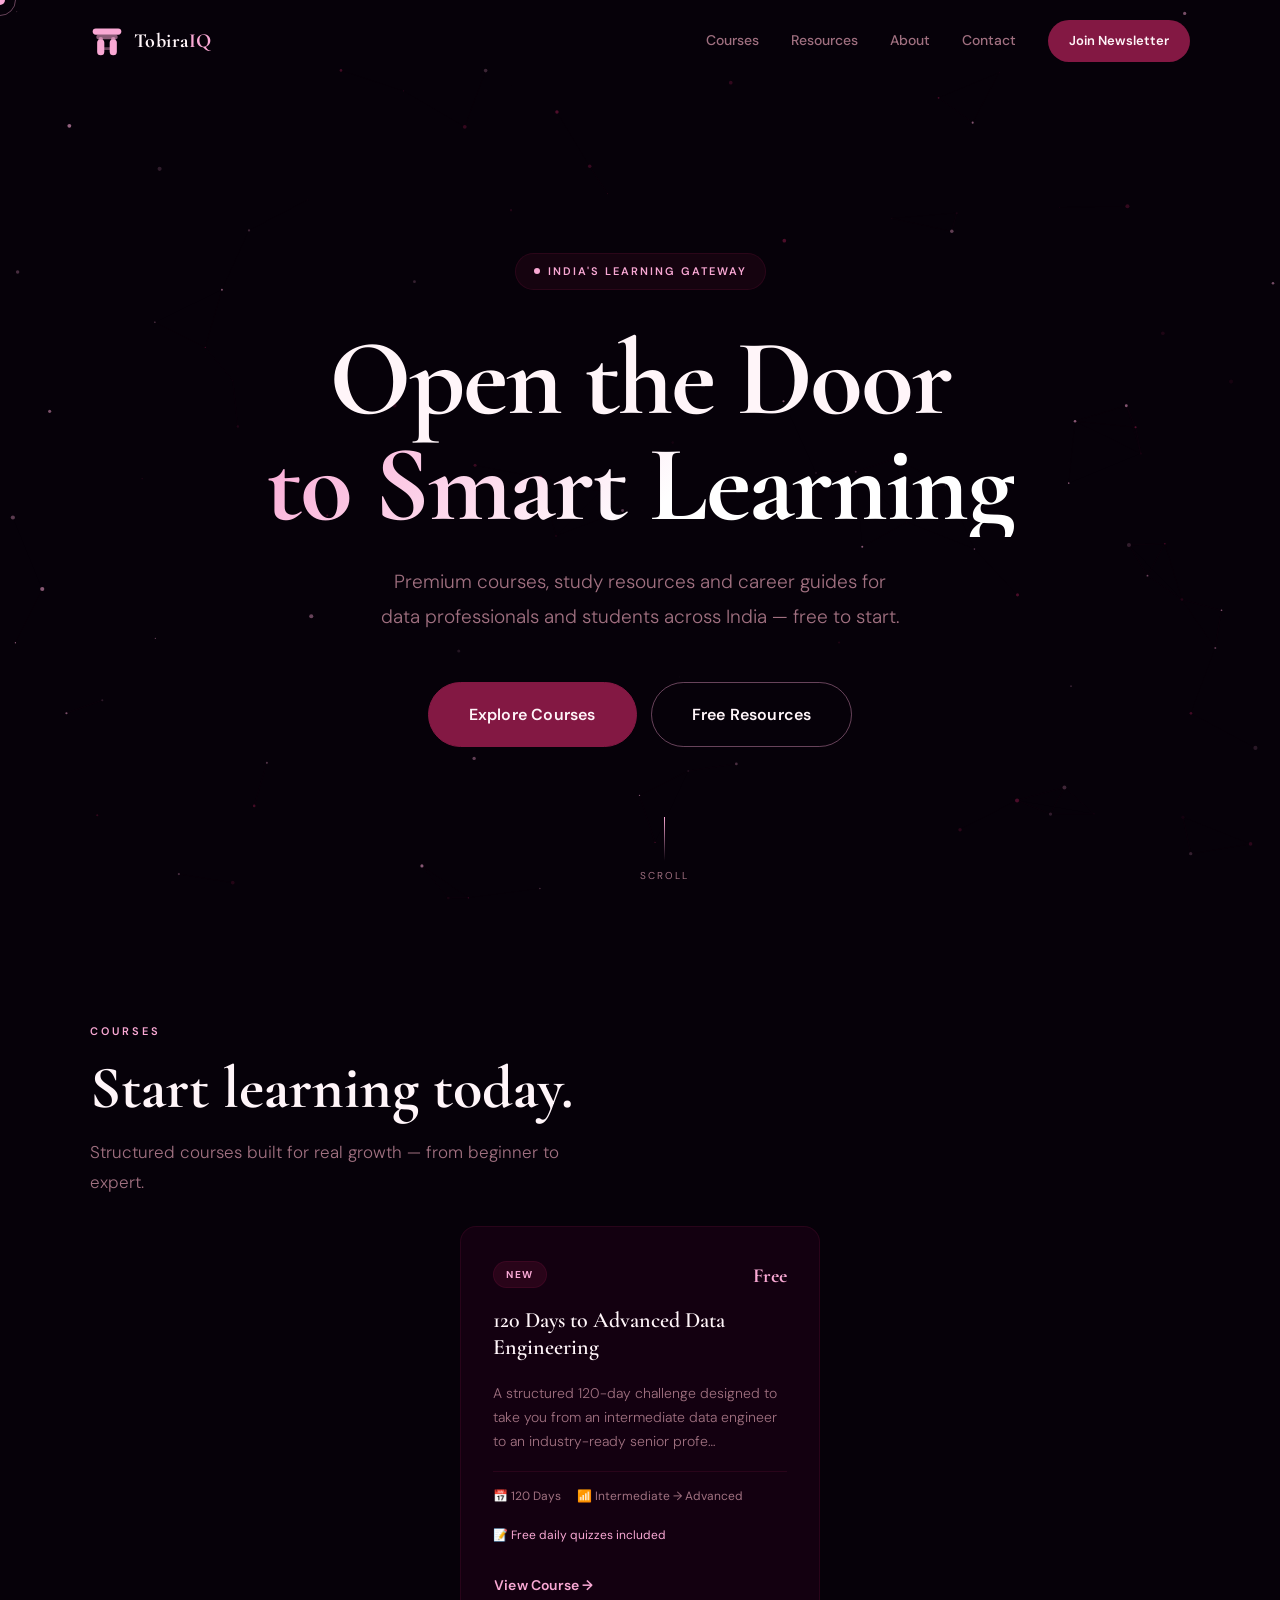
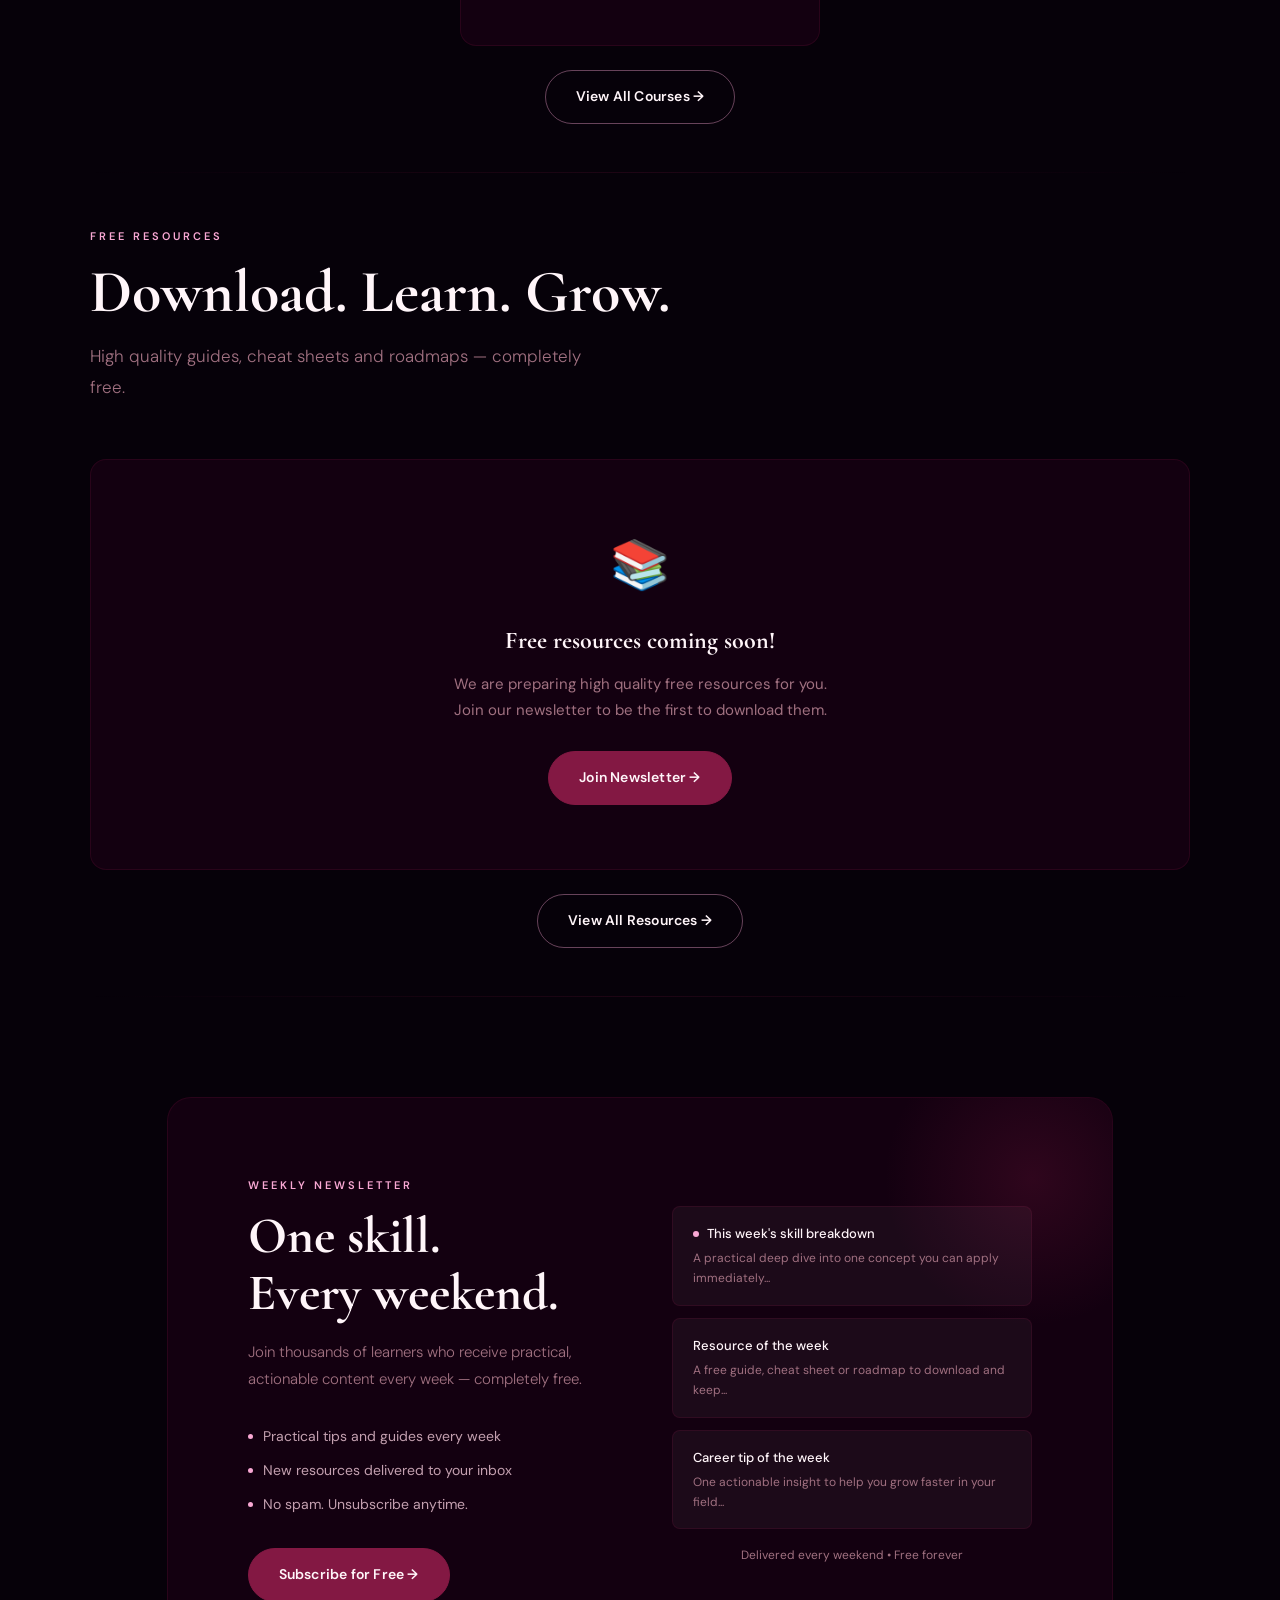
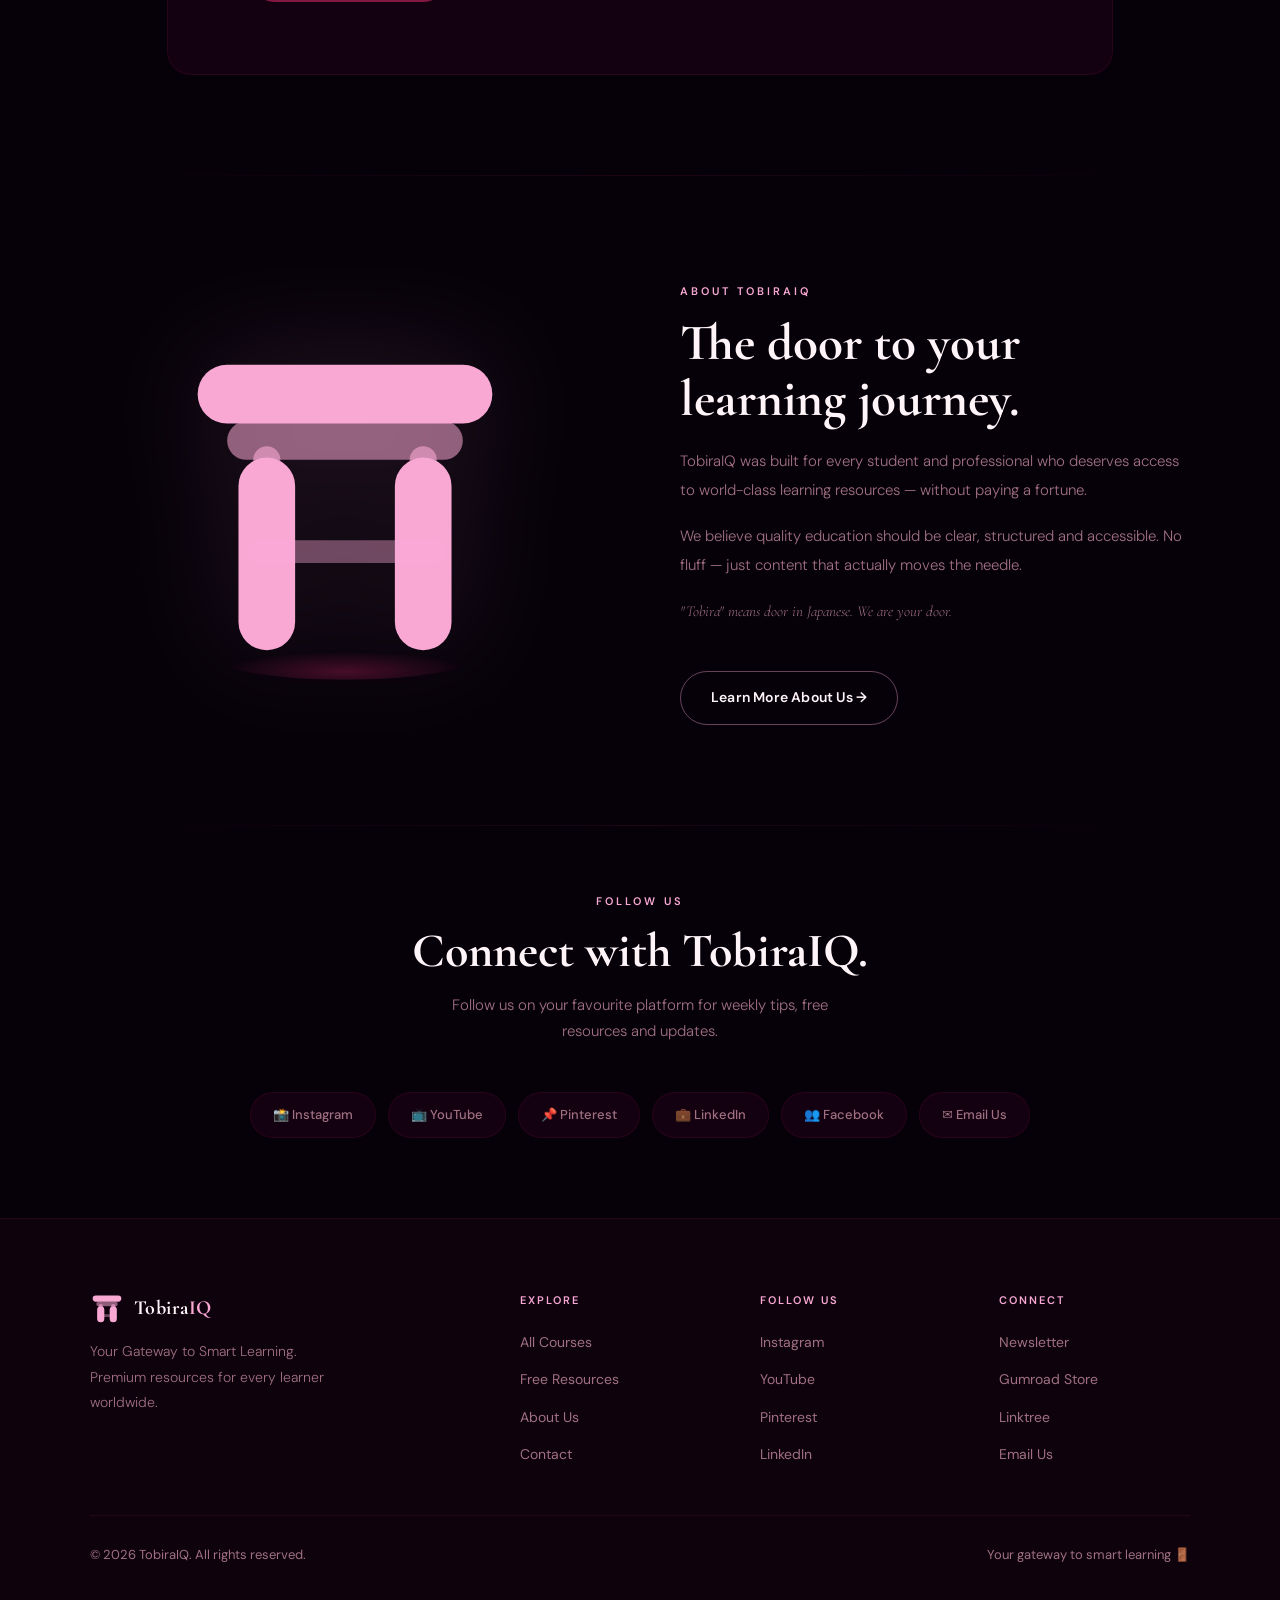
==== commit c665ad37: "Added quiz page for every course" ====
--- a/index.html
+++ b/index.html
@@ -558,6 +558,9 @@
                 <span>📅 ${c.duration}</span>
                 <span>📶 ${c.level}</span>
               </div>
+              <div style="font-size:12px; color:var(--pink-glow); margin-top:4px;">
+                📝 Free daily quizzes included
+              </div>
               <div class="course-card-footer">
                 <div class="btn btn-ghost">View Course →</div>
               </div>
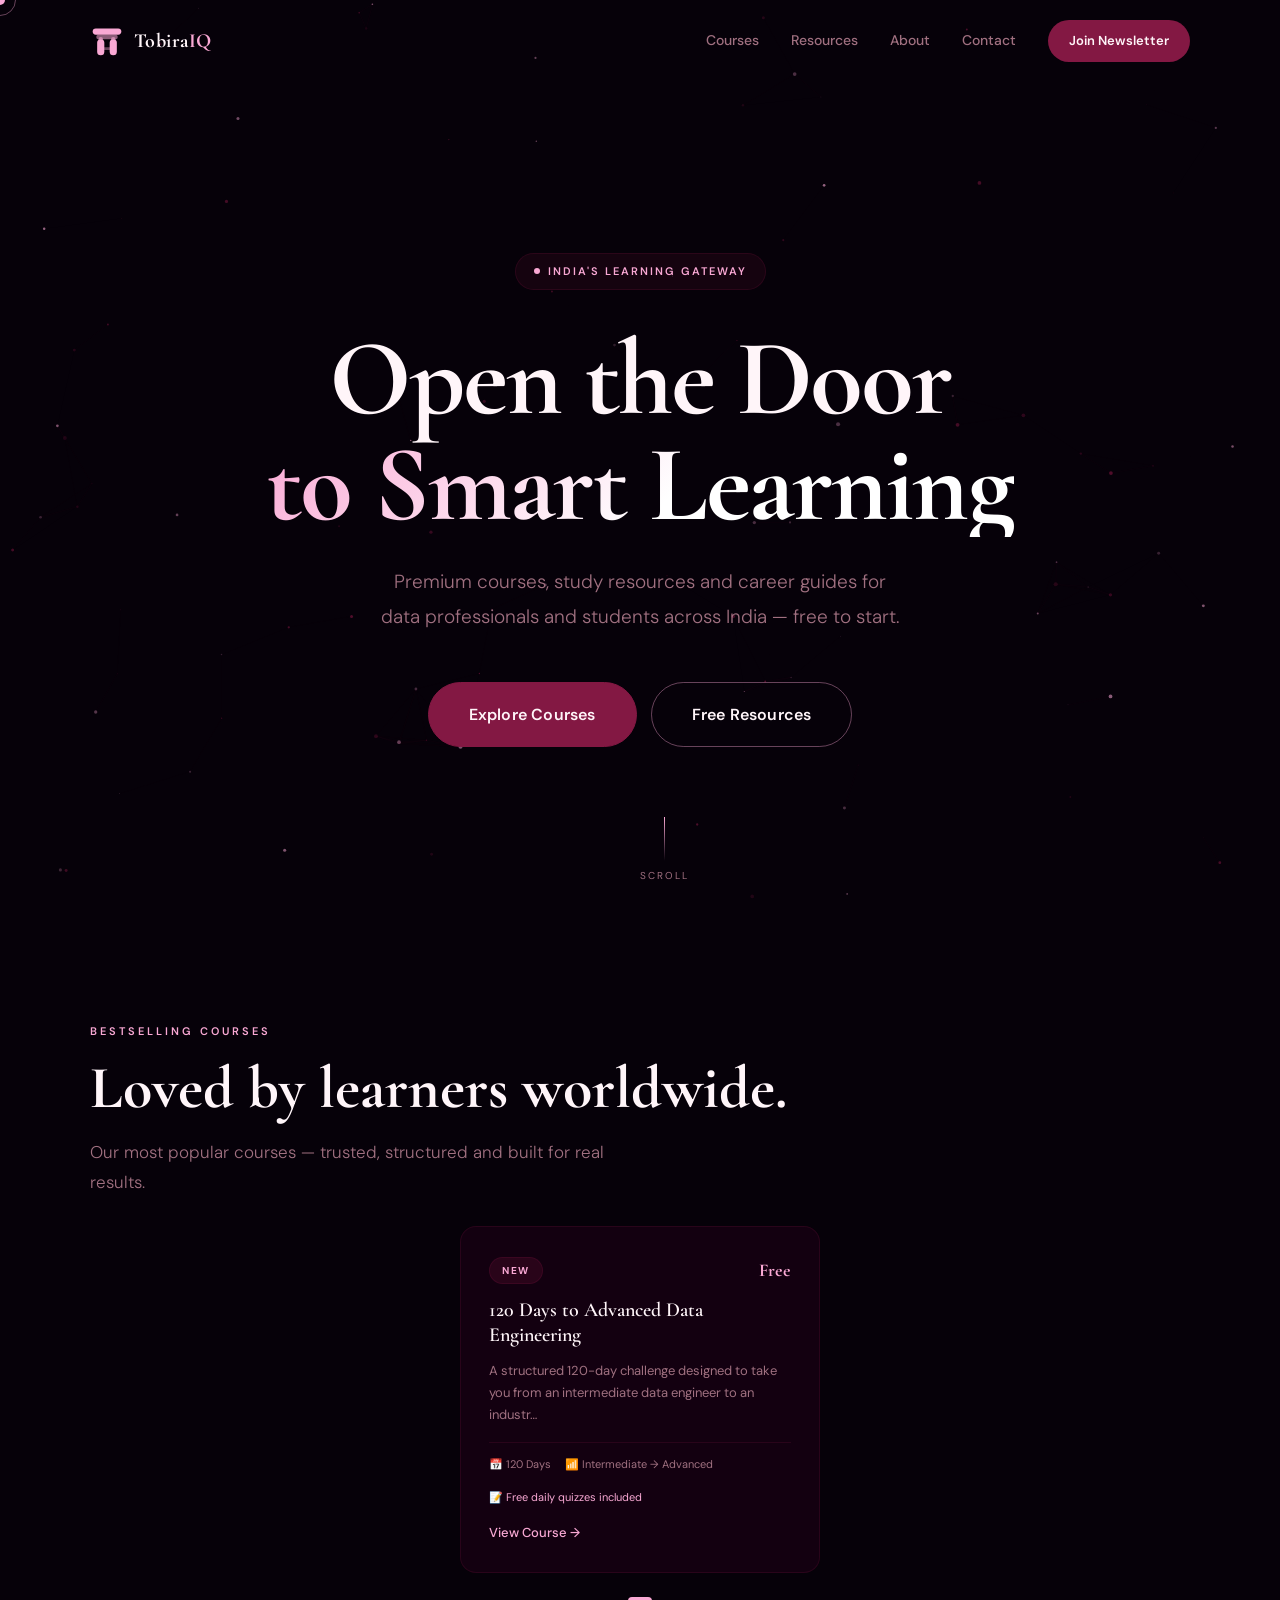
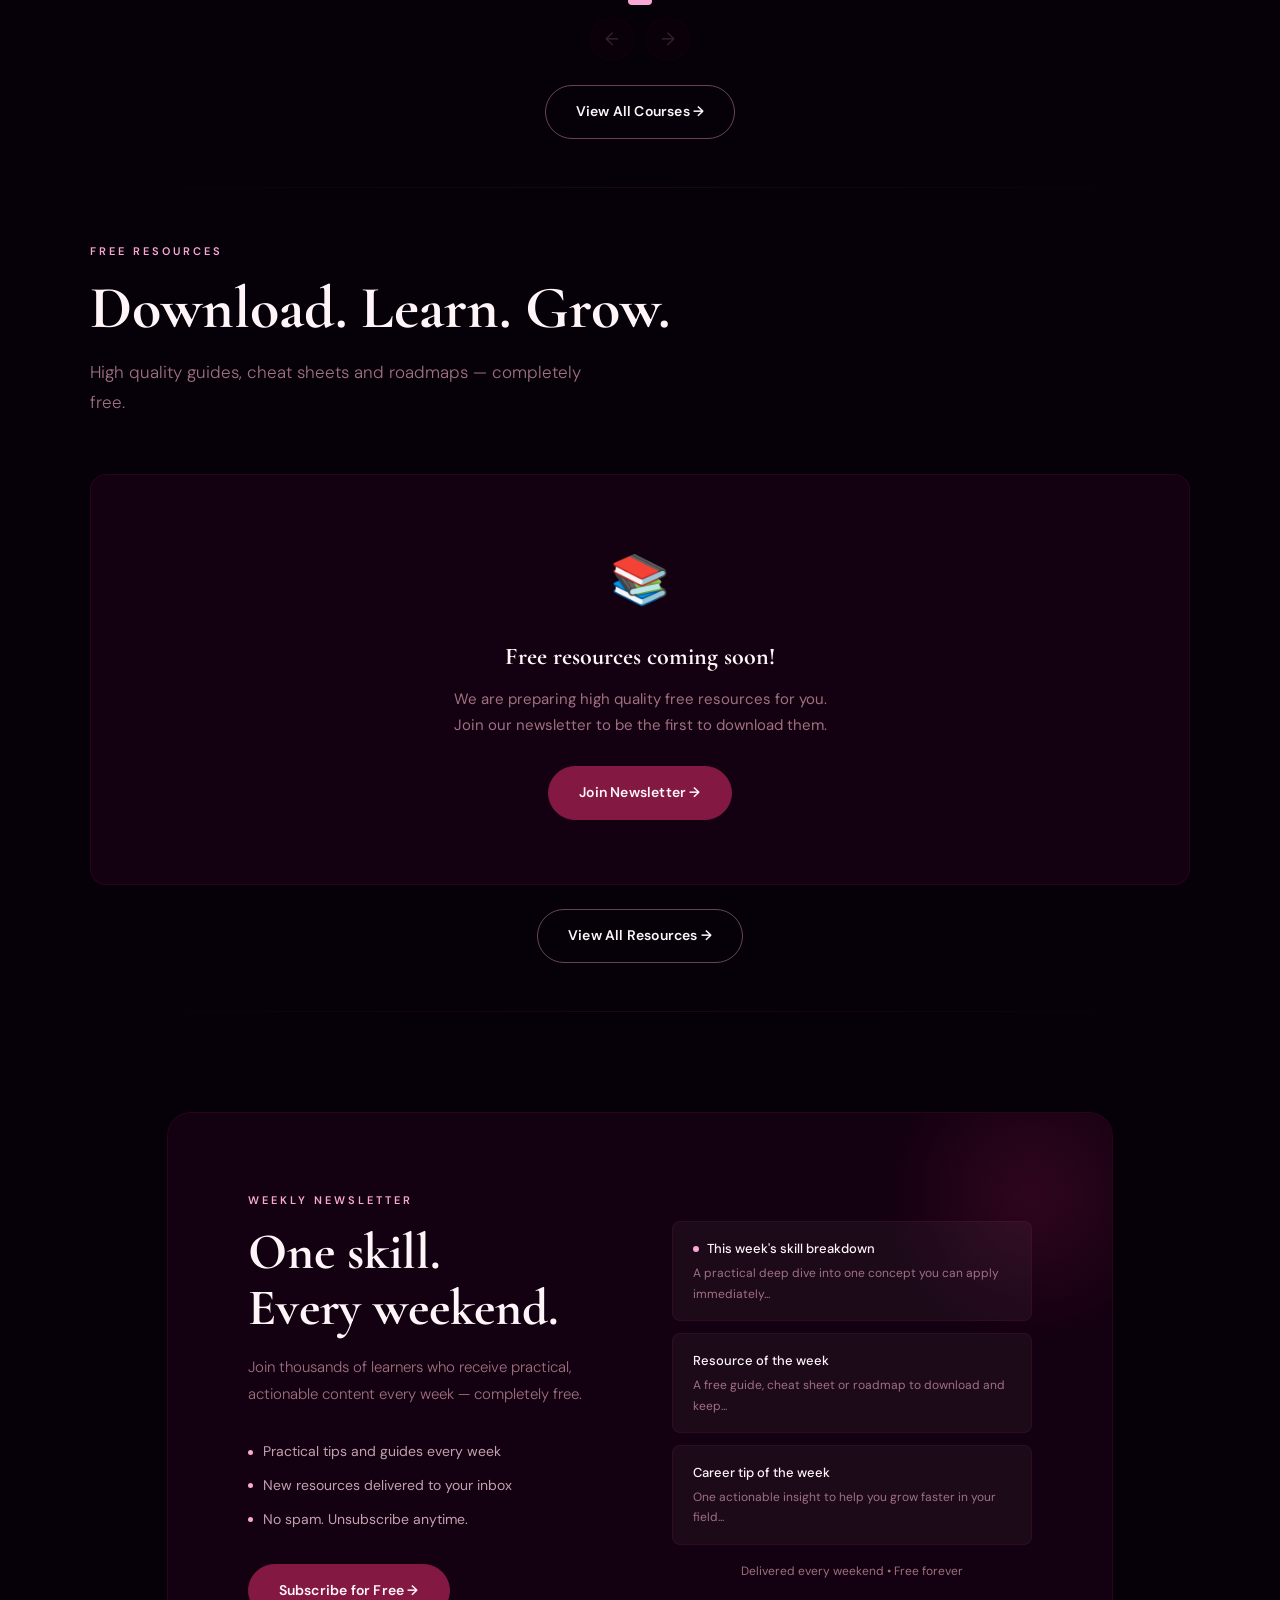
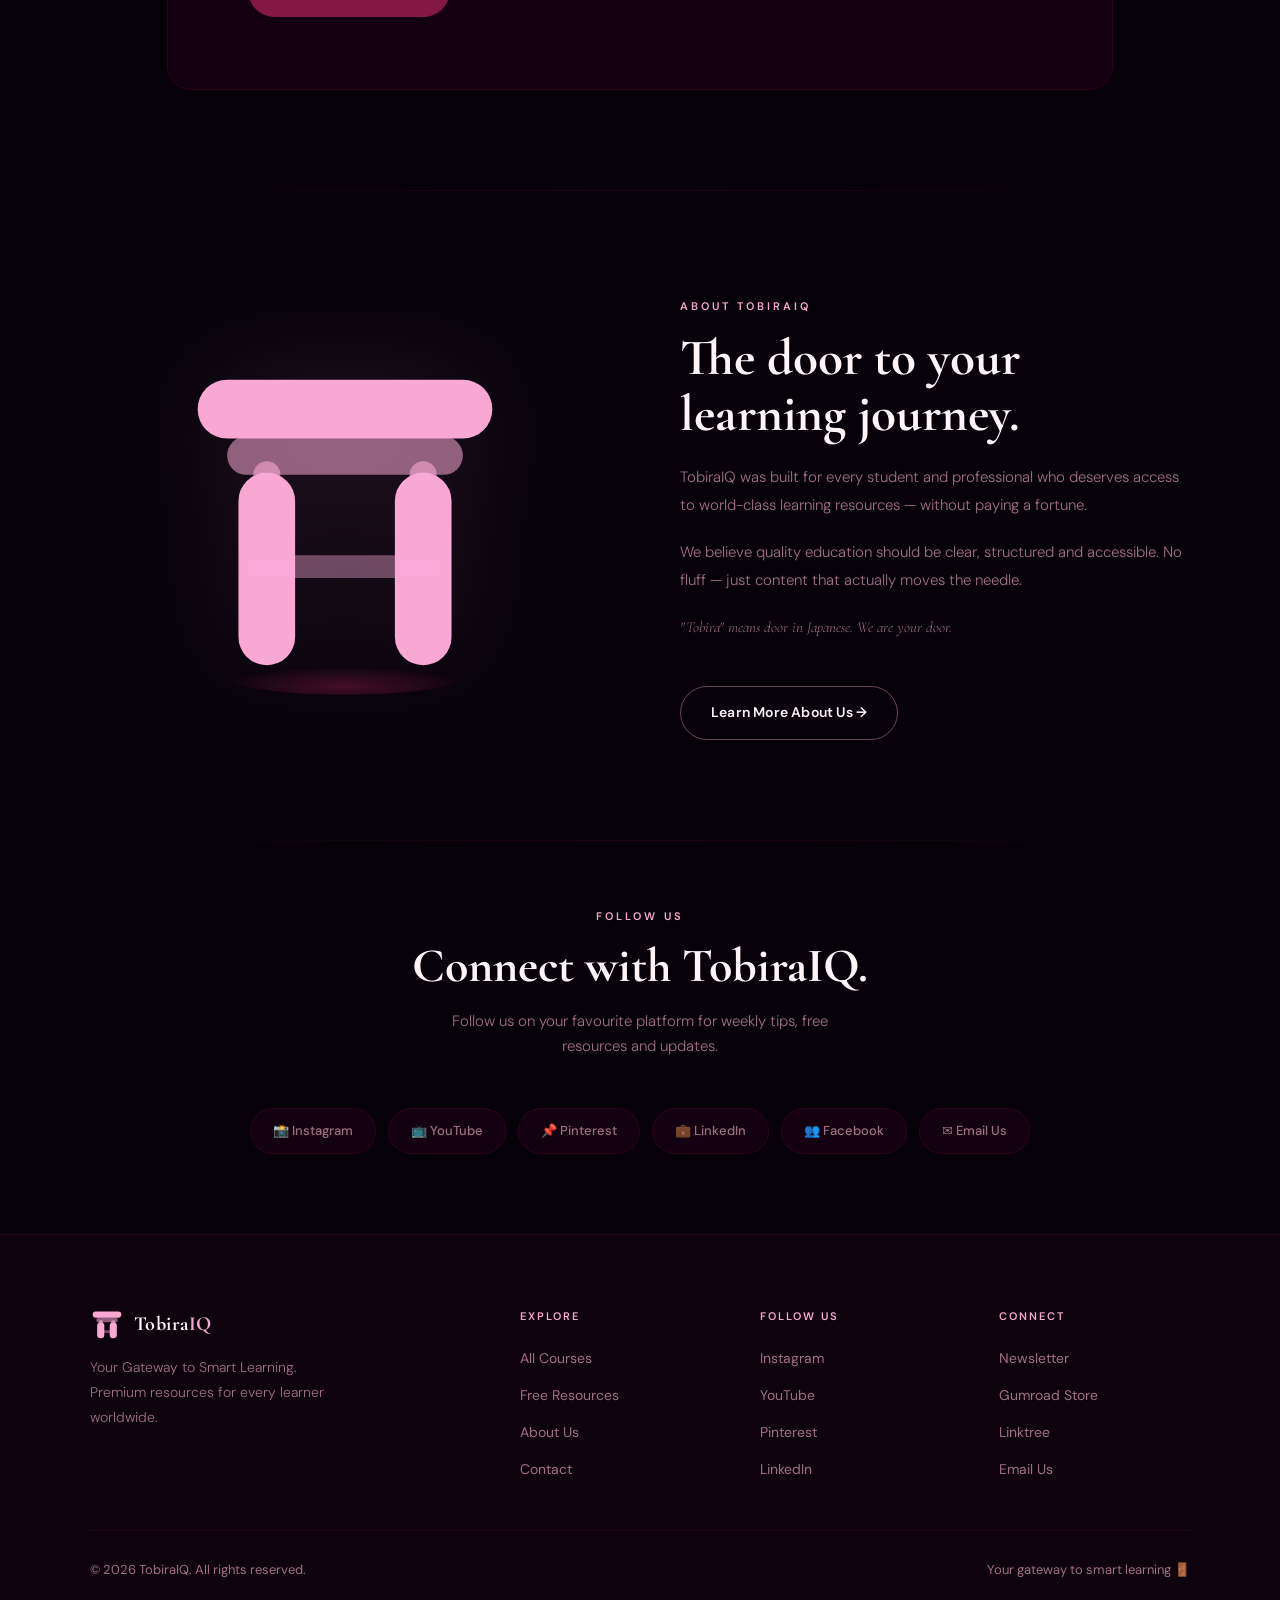
==== commit c1625a11: "Make a round list for courses on home page" ====
--- a/index.html
+++ b/index.html
@@ -124,52 +124,52 @@
       transform: translateY(-2px);
     }
 
-    /* ── Featured Courses ────────────────────────────── */
-    .courses-grid {
-      display: grid;
-      grid-template-columns: repeat(auto-fit, minmax(300px, 360px));
-      gap: 20px;
-      margin-top: 28px;
+    /* ── Bestseller Carousel ───────────────────────────── */
+    .carousel-wrapper { position: relative; margin-top: 28px; }
+    .carousel-track-outer { overflow: hidden; }
+    .carousel-track {
+      display: flex; gap: 20px;
+      transition: transform 0.45s cubic-bezier(0.4,0,0.2,1);
+      will-change: transform;
       justify-content: center;
     }
-    .course-card {
-      padding: 32px;
-      display: flex; flex-direction: column; gap: 14px;
-      cursor: none;
-    }
-    .course-card-top {
-      display: flex; align-items: flex-start; justify-content: space-between;
-    }
-    .course-card h3 {
-      font-family: var(--font-display);
-      font-size: 22px; font-weight: 600;
-      line-height: 1.25; margin-bottom: 6px;
-    }
-    .course-card p {
-      color: var(--muted); font-size: 14px; font-weight: 300;
-      line-height: 1.7;
-    }
-    .course-meta {
-      display: flex; gap: 16px; align-items: center;
-      font-size: 12px; color: var(--muted);
-      border-top: 1px solid var(--border);
-      padding-top: 14px; margin-top: 4px;
-    }
-    .course-meta span { display: flex; align-items: center; gap: 5px; }
-    .course-price {
-      font-family: var(--font-display);
-      font-size: 20px; font-weight: 700;
-      color: var(--pink-glow);
-    }
-    .price-original {
-      font-size: 14px; color: var(--muted);
-      text-decoration: line-through; font-weight: 300;
-      font-family: var(--font-body);
-      margin-left: 6px;
-    }
-    .course-card-footer {
-      display: flex; align-items: center; justify-content: space-between;
-    }
+    .carousel-card {
+      background: var(--card); border: 1px solid var(--border);
+      border-radius: var(--radius-md); padding: 28px;
+      display: flex; flex-direction: column; gap: 12px;
+      text-decoration: none; color: inherit;
+      transition: border-color 0.3s, transform 0.3s, box-shadow 0.3s;
+      flex-shrink: 0; position: relative; overflow: hidden;
+    }
+    .carousel-card::before {
+      content: ''; position: absolute; top: 0; left: 0; right: 0; height: 1px;
+      background: linear-gradient(90deg, transparent, var(--pink-glow), transparent);
+      transform: scaleX(0); transition: transform 0.3s;
+    }
+    .carousel-card:hover { border-color: var(--border-hover); transform: translateY(-4px); box-shadow: var(--shadow-md); }
+    .carousel-card:hover::before { transform: scaleX(1); }
+    .c-card-top { display: flex; align-items: flex-start; justify-content: space-between; gap: 8px; }
+    .c-card-price { font-family: var(--font-display); font-size: 18px; font-weight: 700; color: var(--pink-glow); white-space: nowrap; }
+    .c-card-title { font-family: var(--font-display); font-size: 20px; font-weight: 600; line-height: 1.25; }
+    .c-card-desc { color: var(--muted); font-size: 13px; line-height: 1.7; }
+    .c-card-meta { display: flex; gap: 14px; font-size: 11px; color: var(--muted); border-top: 1px solid var(--border); padding-top: 12px; margin-top: 4px; }
+    .c-card-quiz { font-size: 11px; color: var(--pink-glow); margin-top: 2px; }
+    .c-card-cta { color: var(--pink-glow); font-size: 13px; font-weight: 500; margin-top: 4px; display: flex; align-items: center; gap: 6px; transition: gap 0.3s; }
+    .carousel-card:hover .c-card-cta { gap: 10px; }
+    .carousel-dots { display: flex; justify-content: center; align-items: center; gap: 8px; margin-top: 24px; }
+    .carousel-dot { width: 8px; height: 8px; border-radius: 50%; background: var(--border); border: none; cursor: pointer; transition: all 0.3s; padding: 0; }
+    .carousel-dot.active { background: var(--pink-glow); width: 24px; border-radius: 4px; }
+    .carousel-arrows { display: flex; justify-content: center; align-items: center; gap: 12px; margin-top: 12px; }
+    .carousel-arrow {
+      width: 44px; height: 44px; border-radius: 50%;
+      background: var(--card); border: 1px solid var(--border);
+      color: var(--muted); font-size: 18px;
+      display: flex; align-items: center; justify-content: center;
+      cursor: pointer; transition: all 0.3s;
+    }
+    .carousel-arrow:hover:not(:disabled) { border-color: var(--pink-glow); color: var(--pink-glow); transform: translateY(-2px); }
+    .carousel-arrow:disabled { opacity: 0.3; cursor: not-allowed; }
+    .badge-bestseller { background: rgba(251,191,36,0.15); color: #fbbf24; border: 1px solid rgba(251,191,36,0.3); display: inline-flex; align-items: center; padding: 4px 12px; border-radius: 100px; font-size: 10px; font-weight: 700; letter-spacing: 1.5px; text-transform: uppercase; }
 
     /* ── Resources Preview ───────────────────────────── */
     .resources-grid {
@@ -380,13 +380,28 @@
       <div class="categories-strip-inner" id="cat-pills"></div>
     </div>
 
-    <!-- ── Featured Courses ──────────────────────────── -->
+    <!-- ── Bestselling Courses Carousel ─────────────── -->
     <section class="section" style="padding-top: 40px; padding-bottom: 48px;">
       <div class="section-inner">
-        <span class="section-eyebrow reveal">Courses</span>
-        <h2 class="section-title reveal">Start learning today.</h2>
-        <p class="section-subtitle reveal">Structured courses built for real growth — from beginner to expert.</p>
-        <div class="courses-grid" id="featured-courses"></div>
+        <span class="section-eyebrow reveal">Bestselling Courses</span>
+        <h2 class="section-title reveal">Loved by learners worldwide.</h2>
+        <p class="section-subtitle reveal">Our most popular courses — trusted, structured and built for real results.</p>
+        <div class="carousel-wrapper reveal">
+          <div class="carousel-track-outer">
+            <div class="carousel-track" id="carousel-track"></div>
+          </div>
+          <div class="carousel-dots"  id="carousel-dots"></div>
+          <div class="carousel-arrows">
+            <button class="carousel-arrow" id="carousel-prev" onclick="carouselPrev()" aria-label="Previous">←</button>
+            <button class="carousel-arrow" id="carousel-next" onclick="carouselNext()" aria-label="Next">→</button>
+          </div>
+        </div>
+        <div id="courses-empty" style="display:none; text-align:center; padding:64px 24px; background:var(--card); border:1px solid var(--border); border-radius:var(--radius-md); margin-top:28px;">
+          <div style="font-size:48px; margin-bottom:16px;">🚀</div>
+          <h3 style="font-family:var(--font-display); font-size:24px; margin-bottom:10px;">First course dropping soon!</h3>
+          <p style="color:var(--muted); font-size:15px; max-width:400px; margin:0 auto 28px; line-height:1.7;">Subscribe to the newsletter to get notified the moment it goes live.</p>
+          <a href="https://tobiraiq.beehiiv.com" target="_blank" class="btn btn-primary">Notify Me →</a>
+        </div>
         <div style="text-align:center; margin-top:24px;" class="reveal">
           <a href="courses.html" class="btn btn-outline">View All Courses →</a>
         </div>
@@ -518,56 +533,110 @@
           `).join('');
       }
 
-      // ── Render Featured Courses ─────────────────────
-      const coursesEl = document.getElementById('featured-courses');
-      if (coursesEl && typeof COURSES !== 'undefined') {
-        const featured = COURSES.filter(c => c.featured).slice(0, 3);
-        if (featured.length === 0) {
-          coursesEl.innerHTML = `
-            <div style="
-              grid-column: 1/-1;
-              text-align: center;
-              padding: 64px 24px;
-              background: var(--card);
-              border: 1px solid var(--border);
-              border-radius: var(--radius-md);
-            ">
-              <div style="font-size:48px; margin-bottom:16px;">🚀</div>
-              <h3 style="font-family:var(--font-display); font-size:24px; margin-bottom:10px;">
-                First course dropping soon!
-              </h3>
-              <p style="color:var(--muted); font-size:15px; max-width:400px; margin:0 auto 28px; line-height:1.7;">
-                We are working hard on our first course. 
-                Subscribe to the newsletter to get notified the moment it goes live.
-              </p>
-              <a href="https://tobiraiq.beehiiv.com" target="_blank" class="btn btn-primary">
-                Notify Me →
-              </a>
-            </div>
-          `;
-        } else {
-          coursesEl.innerHTML = featured.map(c => `
-            <a href="course.html?id=${c.id}" class="card course-card">
-              <div class="course-card-top">
-                <div>${getBadge(c.badge)}</div>
-                <div class="course-price">${c.price === 'Free' ? 'Free' : c.price}</div>
-              </div>
-              <h3>${c.title}</h3>
-              <p>${c.description.substring(0, 120)}…</p>
-              <div class="course-meta">
-                <span>📅 ${c.duration}</span>
-                <span>📶 ${c.level}</span>
-              </div>
-              <div style="font-size:12px; color:var(--pink-glow); margin-top:4px;">
-                📝 Free daily quizzes included
-              </div>
-              <div class="course-card-footer">
-                <div class="btn btn-ghost">View Course →</div>
-              </div>
-            </a>
-          `).join('');
+      // ── Render Bestseller Carousel ──────────────────
+      var carouselState = { current: 0, perView: 3, total: 0, courses: [] };
+
+      function getPerView() {
+        return window.innerWidth < 640 ? 1 : window.innerWidth < 1024 ? 2 : 3;
+      }
+
+      function buildCarousel() {
+        if (typeof COURSES === 'undefined') return;
+
+        // Get top selling courses (topSelling: true), max 10
+        // Sort by salesCount descending so best sellers come first
+        var list = COURSES
+          .filter(function(c) { return c.topSelling; })
+          .sort(function(a, b) { return (b.salesCount || 0) - (a.salesCount || 0); })
+          .slice(0, 10);
+
+        var track     = document.getElementById('carousel-track');
+        var dotsEl    = document.getElementById('carousel-dots');
+        var emptyEl   = document.getElementById('courses-empty');
+        if (!track) return;
+
+        if (list.length === 0) {
+          track.parentElement.parentElement.style.display = 'none';
+          if (emptyEl) emptyEl.style.display = 'block';
+          return;
         }
+
+        carouselState.courses = list;
+        carouselState.perView = getPerView();
+        carouselState.total   = list.length;
+        carouselState.current = 0;
+
+        // Card width — constrain max so single card doesn't stretch full width
+        var containerW = track.parentElement.offsetWidth;
+        var pv         = carouselState.perView;
+        var cardW      = list.length < pv
+          ? Math.min(360, containerW)   // single/few cards: max 360px, centered
+          : (containerW - (pv - 1) * 20) / pv;
+
+        track.innerHTML = list.map(function(c) {
+          var badge = c.badge === 'new' ?
+            '<span class="badge-new badge">NEW</span>' :
+            c.topSelling && (c.salesCount || 0) > 0 ?
+            '<span class="badge-bestseller">BESTSELLER</span>' : '';
+          var desc = c.description.length > 100 ?
+            c.description.substring(0, 100) + '…' : c.description;
+          return '<a href="course.html?id=' + c.id + '" class="carousel-card" style="width:' + cardW + 'px; min-width:' + cardW + 'px;">' +
+            '<div class="c-card-top"><div>' + badge + '</div><div class="c-card-price">' + c.price + '</div></div>' +
+            '<div class="c-card-title">' + c.title + '</div>' +
+            '<div class="c-card-desc">' + desc + '</div>' +
+            '<div class="c-card-meta"><span>📅 ' + c.duration + '</span><span>📶 ' + c.level + '</span></div>' +
+            '<div class="c-card-quiz">📝 Free daily quizzes included</div>' +
+            '<div class="c-card-cta">View Course →</div>' +
+          '</a>';
+        }).join('');
+
+        // Build dots — one dot per page
+        var pages = Math.ceil(list.length / pv);
+        dotsEl.innerHTML = '';
+        for (var i = 0; i < pages; i++) {
+          dotsEl.innerHTML += '<button class="carousel-dot' + (i === 0 ? ' active' : '') +
+            '" onclick="carouselGoTo(' + i + ')" aria-label="Page ' + (i+1) + '"></button>';
+        }
+
+        updateCarouselArrows();
       }
+
+      window.carouselGoTo = function(pageIndex) {
+        var pv    = getPerView();
+        var pages = Math.ceil(carouselState.total / pv);
+        carouselState.current = Math.max(0, Math.min(pageIndex, pages - 1));
+        carouselState.perView = pv;
+
+        var containerW = document.getElementById('carousel-track').parentElement.offsetWidth;
+        var cardW      = (containerW - (pv - 1) * 20) / pv;
+        var offset     = carouselState.current * (cardW * pv + 20 * pv);
+        document.getElementById('carousel-track').style.transform = 'translateX(-' + offset + 'px)';
+
+        // Update dots
+        var dots = document.querySelectorAll('.carousel-dot');
+        dots.forEach(function(d, i) { d.classList.toggle('active', i === carouselState.current); });
+        updateCarouselArrows();
+      };
+
+      window.carouselPrev = function() { carouselGoTo(carouselState.current - 1); };
+      window.carouselNext = function() { carouselGoTo(carouselState.current + 1); };
+
+      function updateCarouselArrows() {
+        var pv    = getPerView();
+        var pages = Math.ceil(carouselState.total / pv);
+        var prev  = document.getElementById('carousel-prev');
+        var next  = document.getElementById('carousel-next');
+        if (prev) prev.disabled = carouselState.current === 0;
+        if (next) next.disabled = carouselState.current >= pages - 1;
+      }
+
+      // Rebuild on resize for responsive
+      window.addEventListener('resize', function() {
+        var newPv = getPerView();
+        if (newPv !== carouselState.perView) buildCarousel();
+      });
+
+      buildCarousel();
 
       // ── Render Featured Resources ───────────────────
       const resEl = document.getElementById('featured-resources');
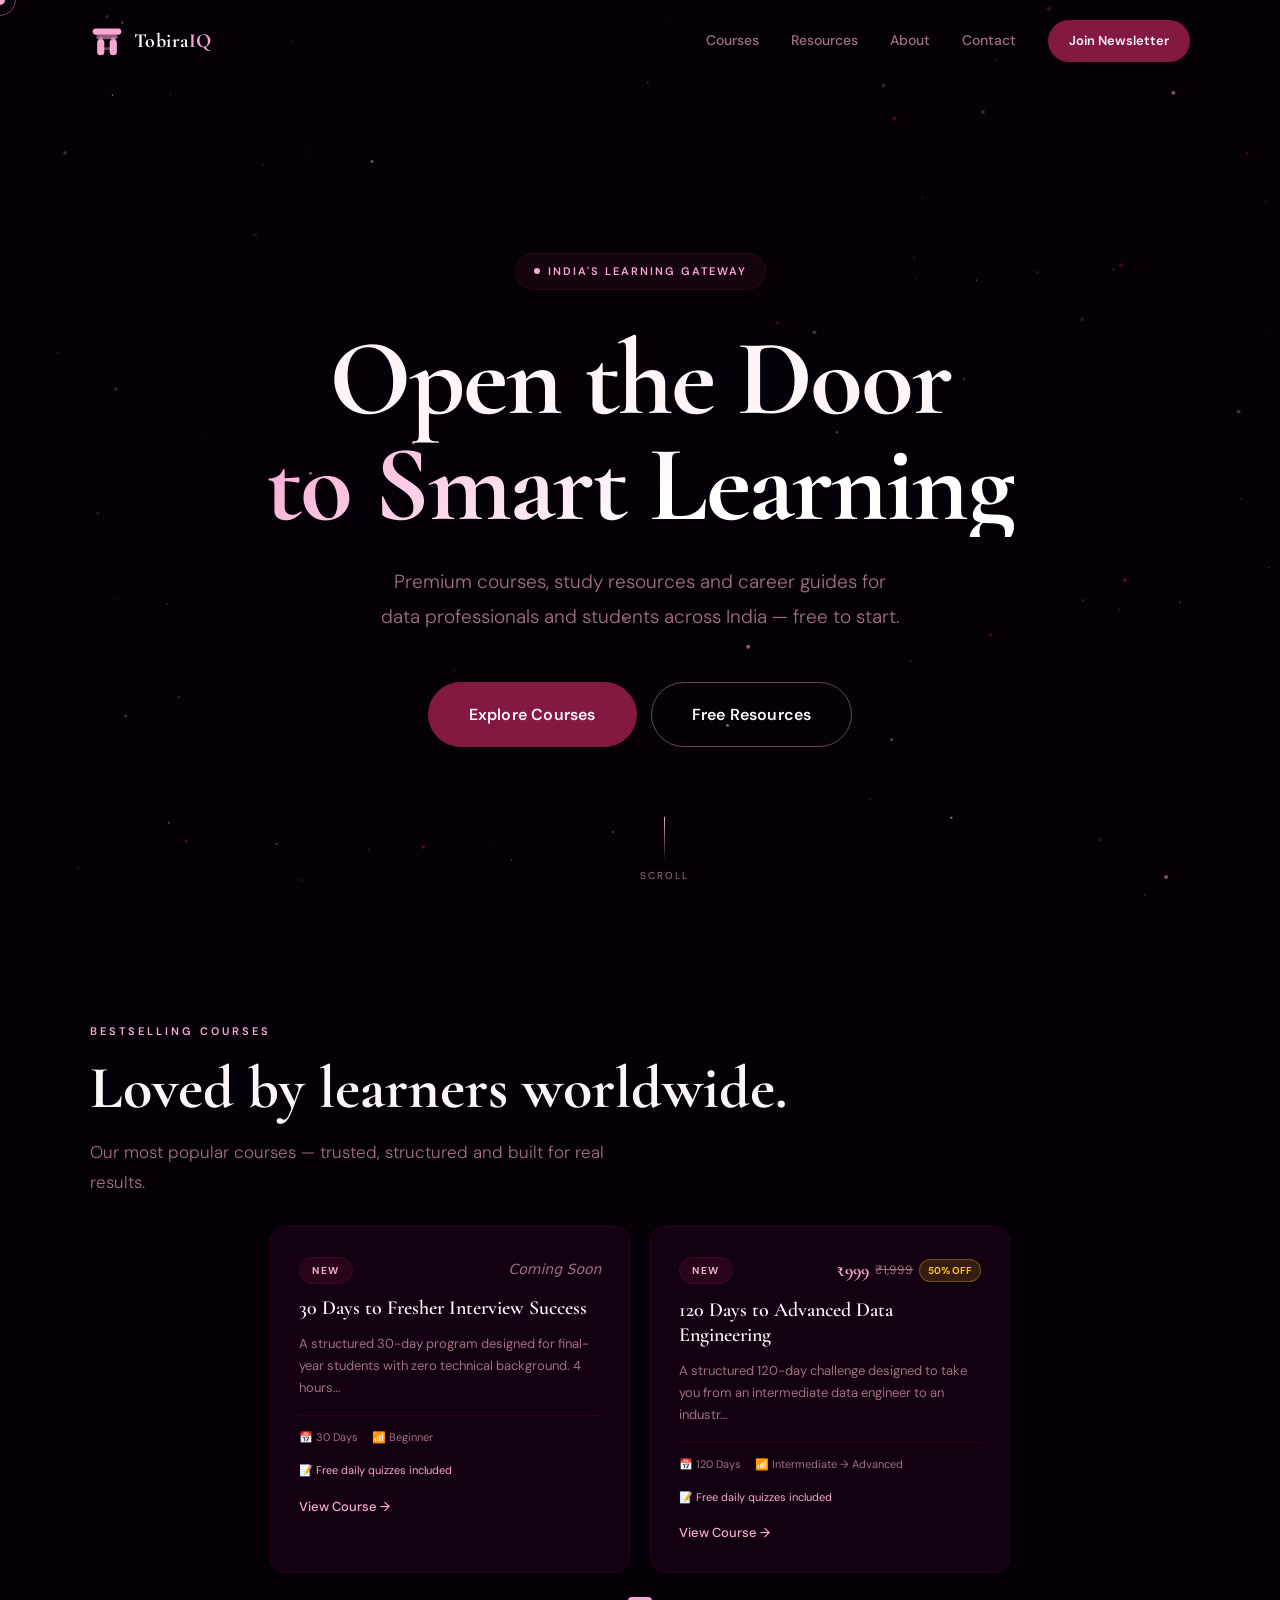
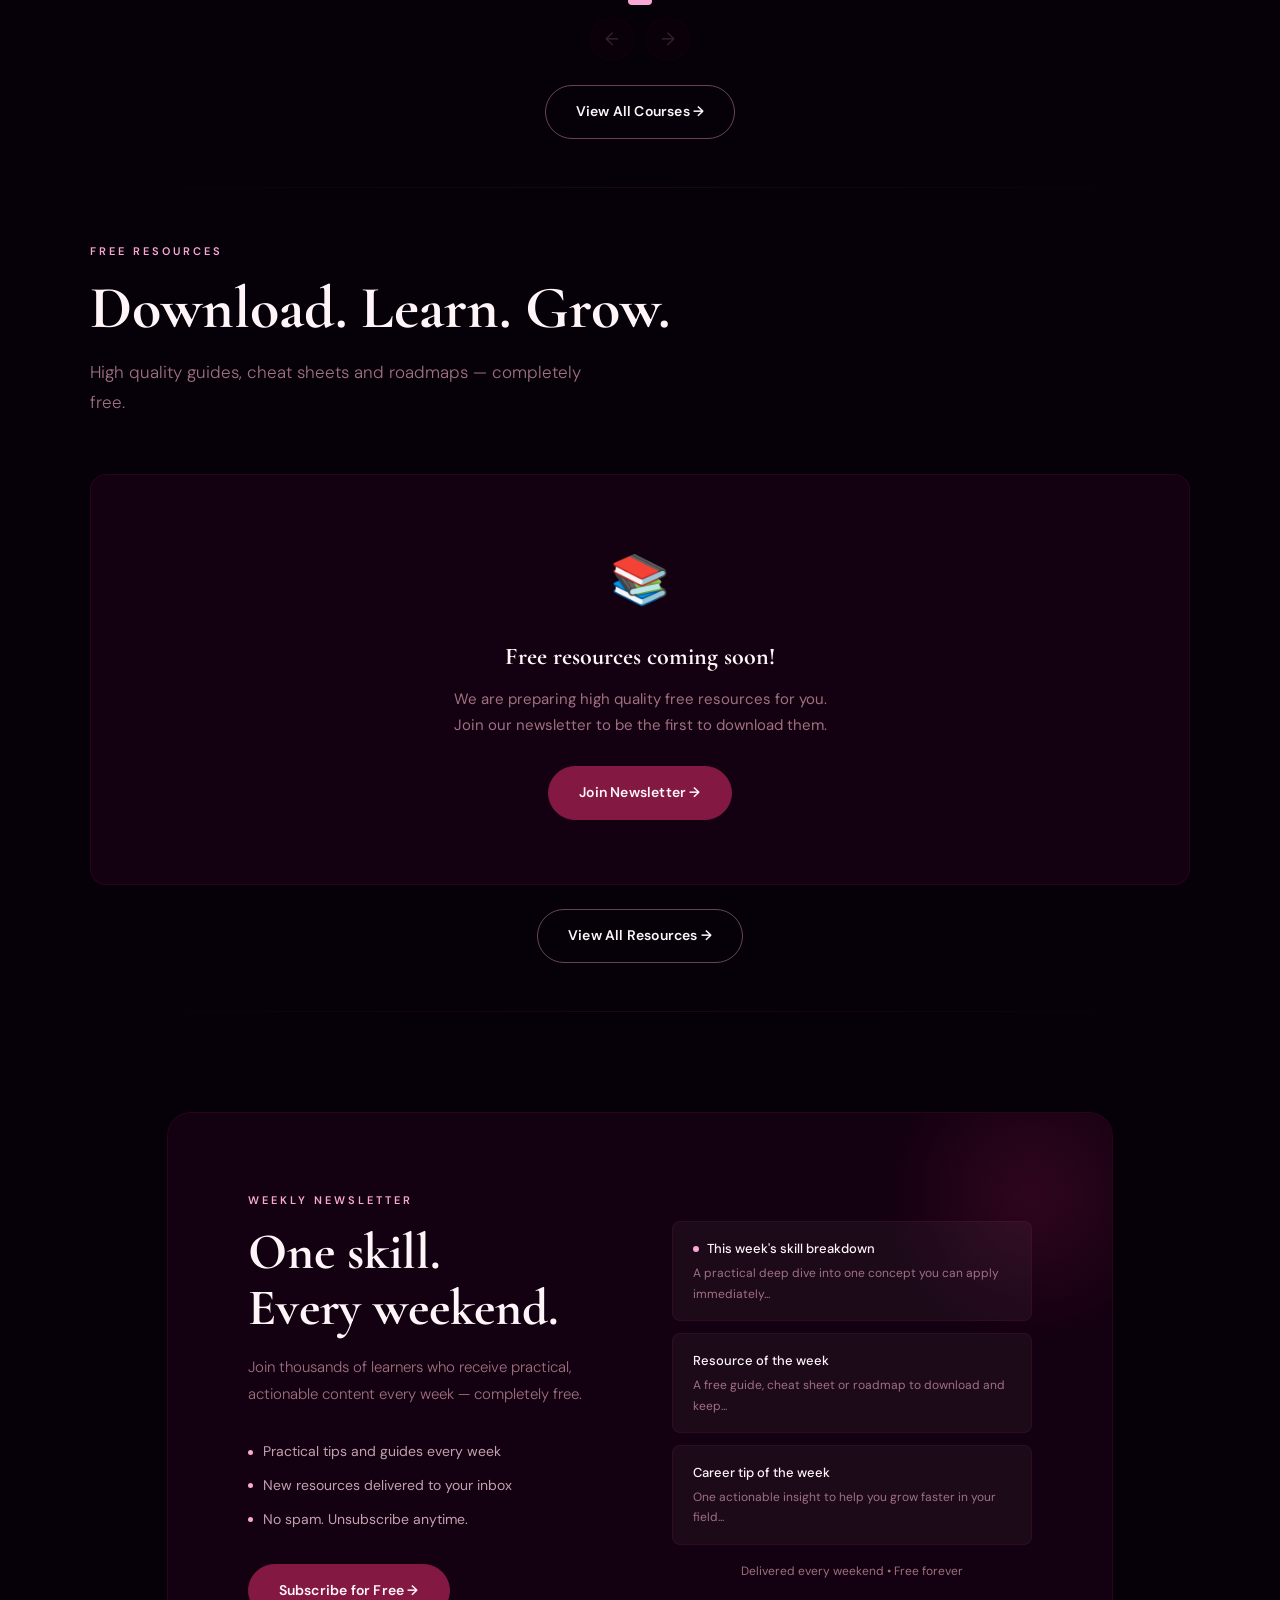
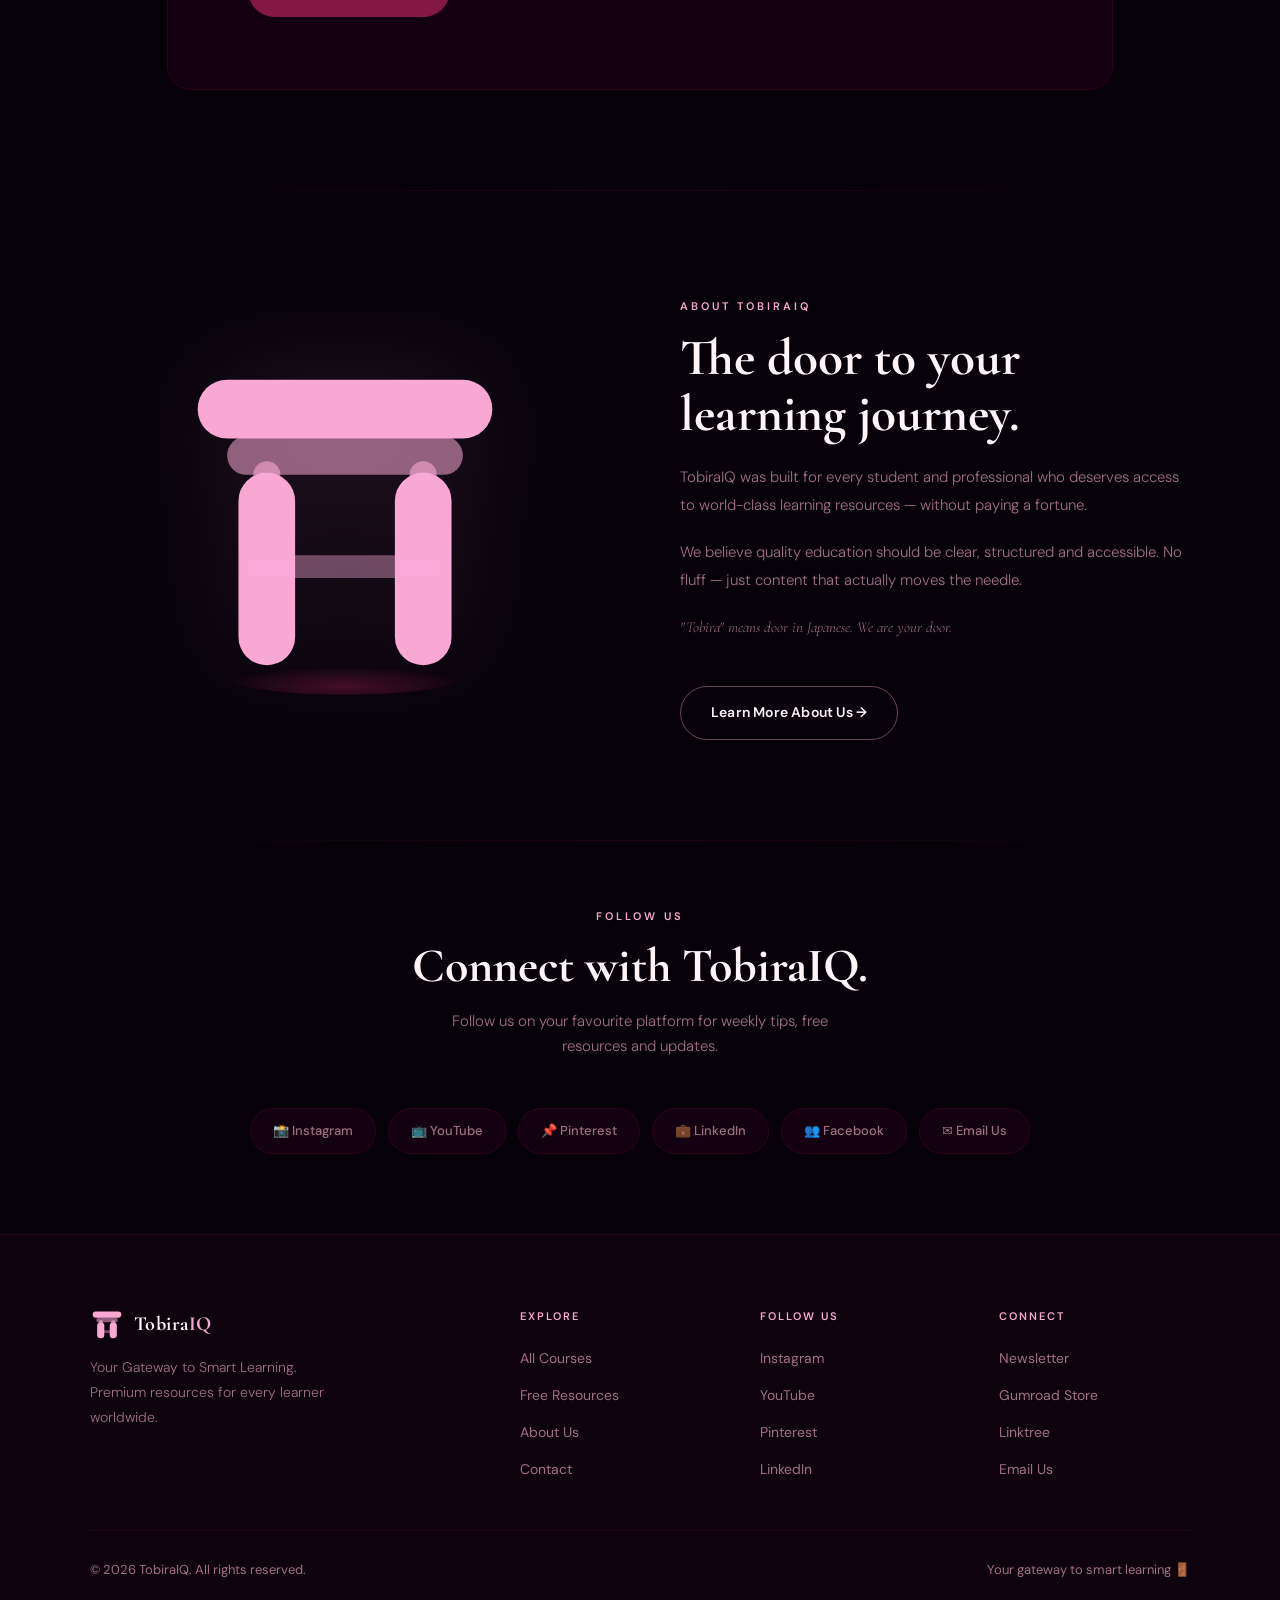
==== commit c5d6e568: "Add pricing to courses" ====
--- a/index.html
+++ b/index.html
@@ -580,8 +580,24 @@
             '<span class="badge-bestseller">BESTSELLER</span>' : '';
           var desc = c.description.length > 100 ?
             c.description.substring(0, 100) + '…' : c.description;
+
+          // Price display with urgency
+          var priceHTML = '';
+          if (c.price === 'Coming Soon') {
+            priceHTML = '<span style="font-size:14px; color:var(--muted); font-style:italic;">Coming Soon</span>';
+          } else if (c.originalPrice && c.discountPercent) {
+            var displayPrice = c.discountedPrice || c.paidPrice || c.price;
+            priceHTML =
+              '<div style="display:flex; align-items:center; gap:6px; flex-wrap:wrap;">' +
+                '<span style="font-family:var(--font-display); font-size:18px; font-weight:700; color:var(--pink-glow);">' + displayPrice + '</span>' +
+                '<span style="font-size:12px; color:var(--muted); text-decoration:line-through;">' + c.originalPrice + '</span>' +
+                '<span style="background:rgba(251,191,36,0.15); color:#fbbf24; border:1px solid rgba(251,191,36,0.3); padding:2px 8px; border-radius:100px; font-size:10px; font-weight:700;">' + c.discountPercent + '% OFF</span>' +
+              '</div>';
+          } else {
+            priceHTML = '<span style="font-family:var(--font-display); font-size:18px; font-weight:700; color:var(--pink-glow);">' + c.price + '</span>';
+          }
           return '<a href="course.html?id=' + c.id + '" class="carousel-card" style="width:' + cardW + 'px; min-width:' + cardW + 'px;">' +
-            '<div class="c-card-top"><div>' + badge + '</div><div class="c-card-price">' + c.price + '</div></div>' +
+            '<div class="c-card-top"><div>' + badge + '</div><div>' + priceHTML + '</div></div>' +
             '<div class="c-card-title">' + c.title + '</div>' +
             '<div class="c-card-desc">' + desc + '</div>' +
             '<div class="c-card-meta"><span>📅 ' + c.duration + '</span><span>📶 ' + c.level + '</span></div>' +
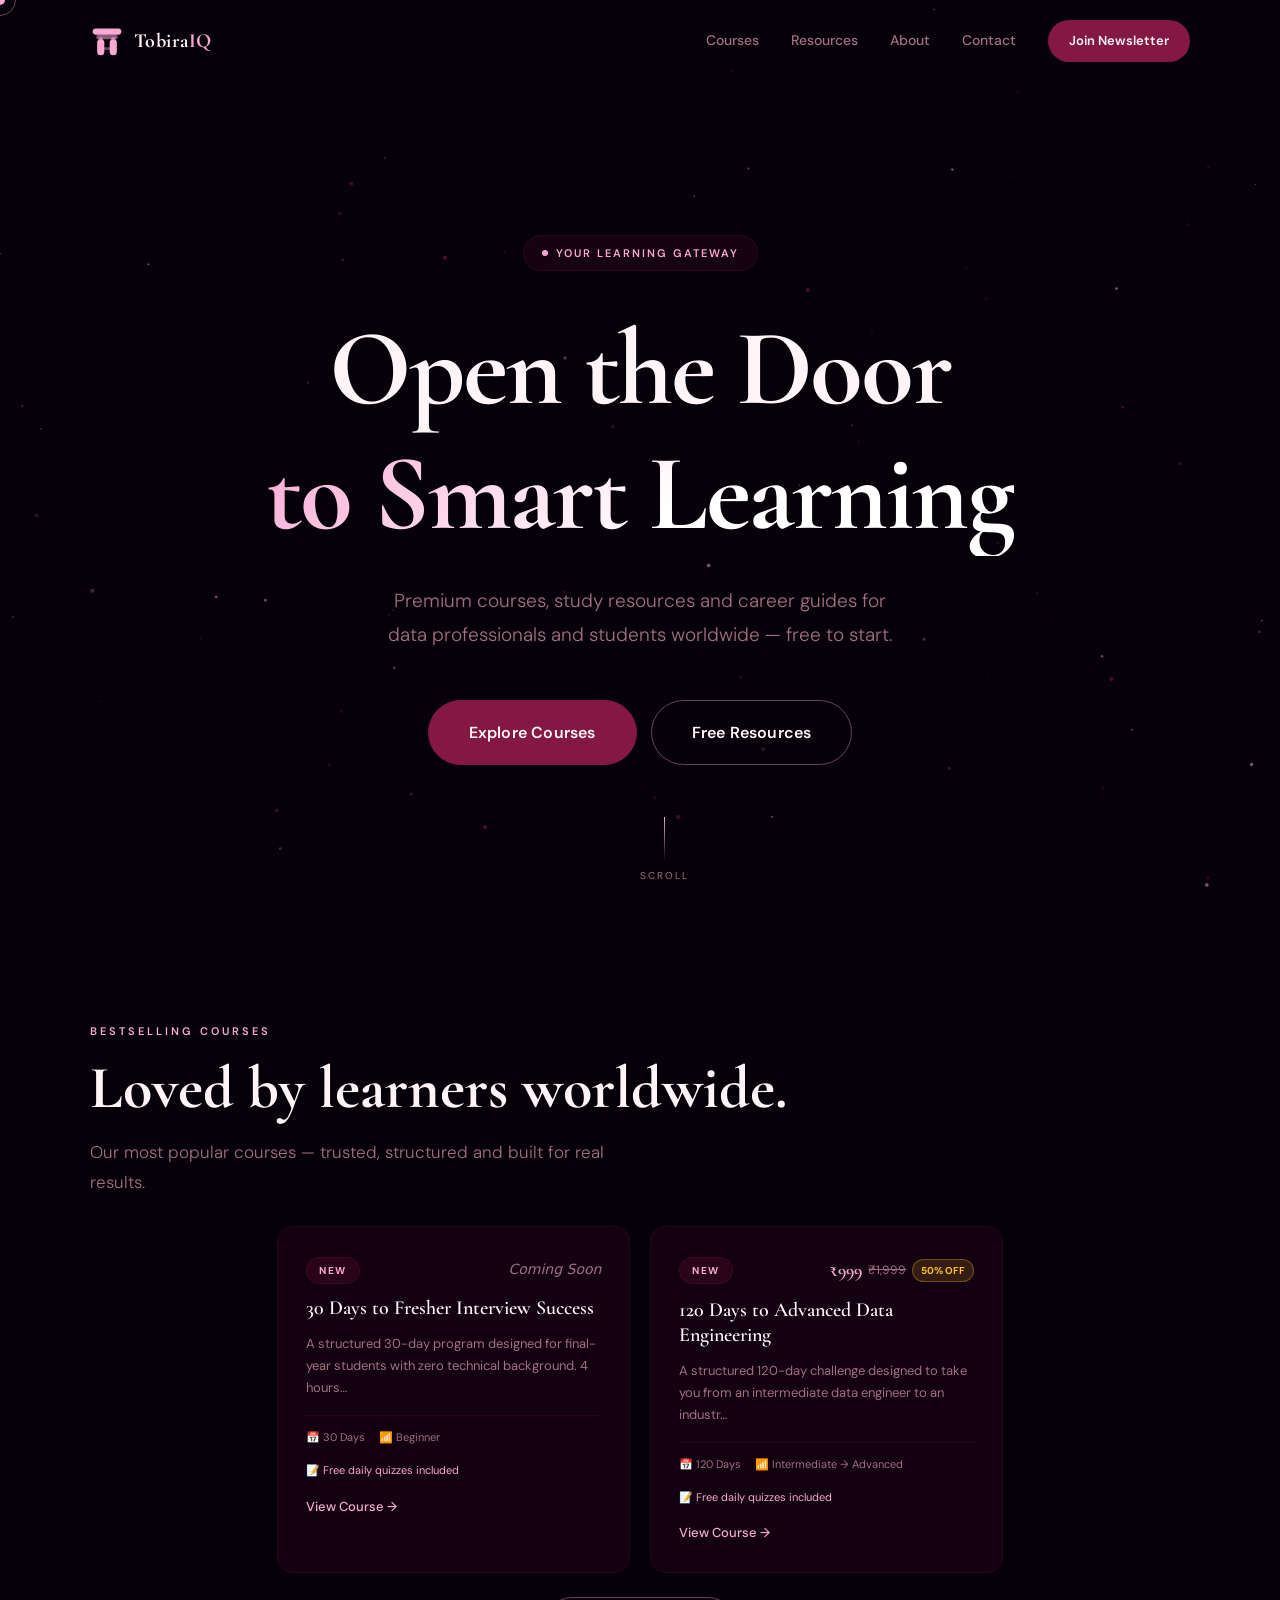
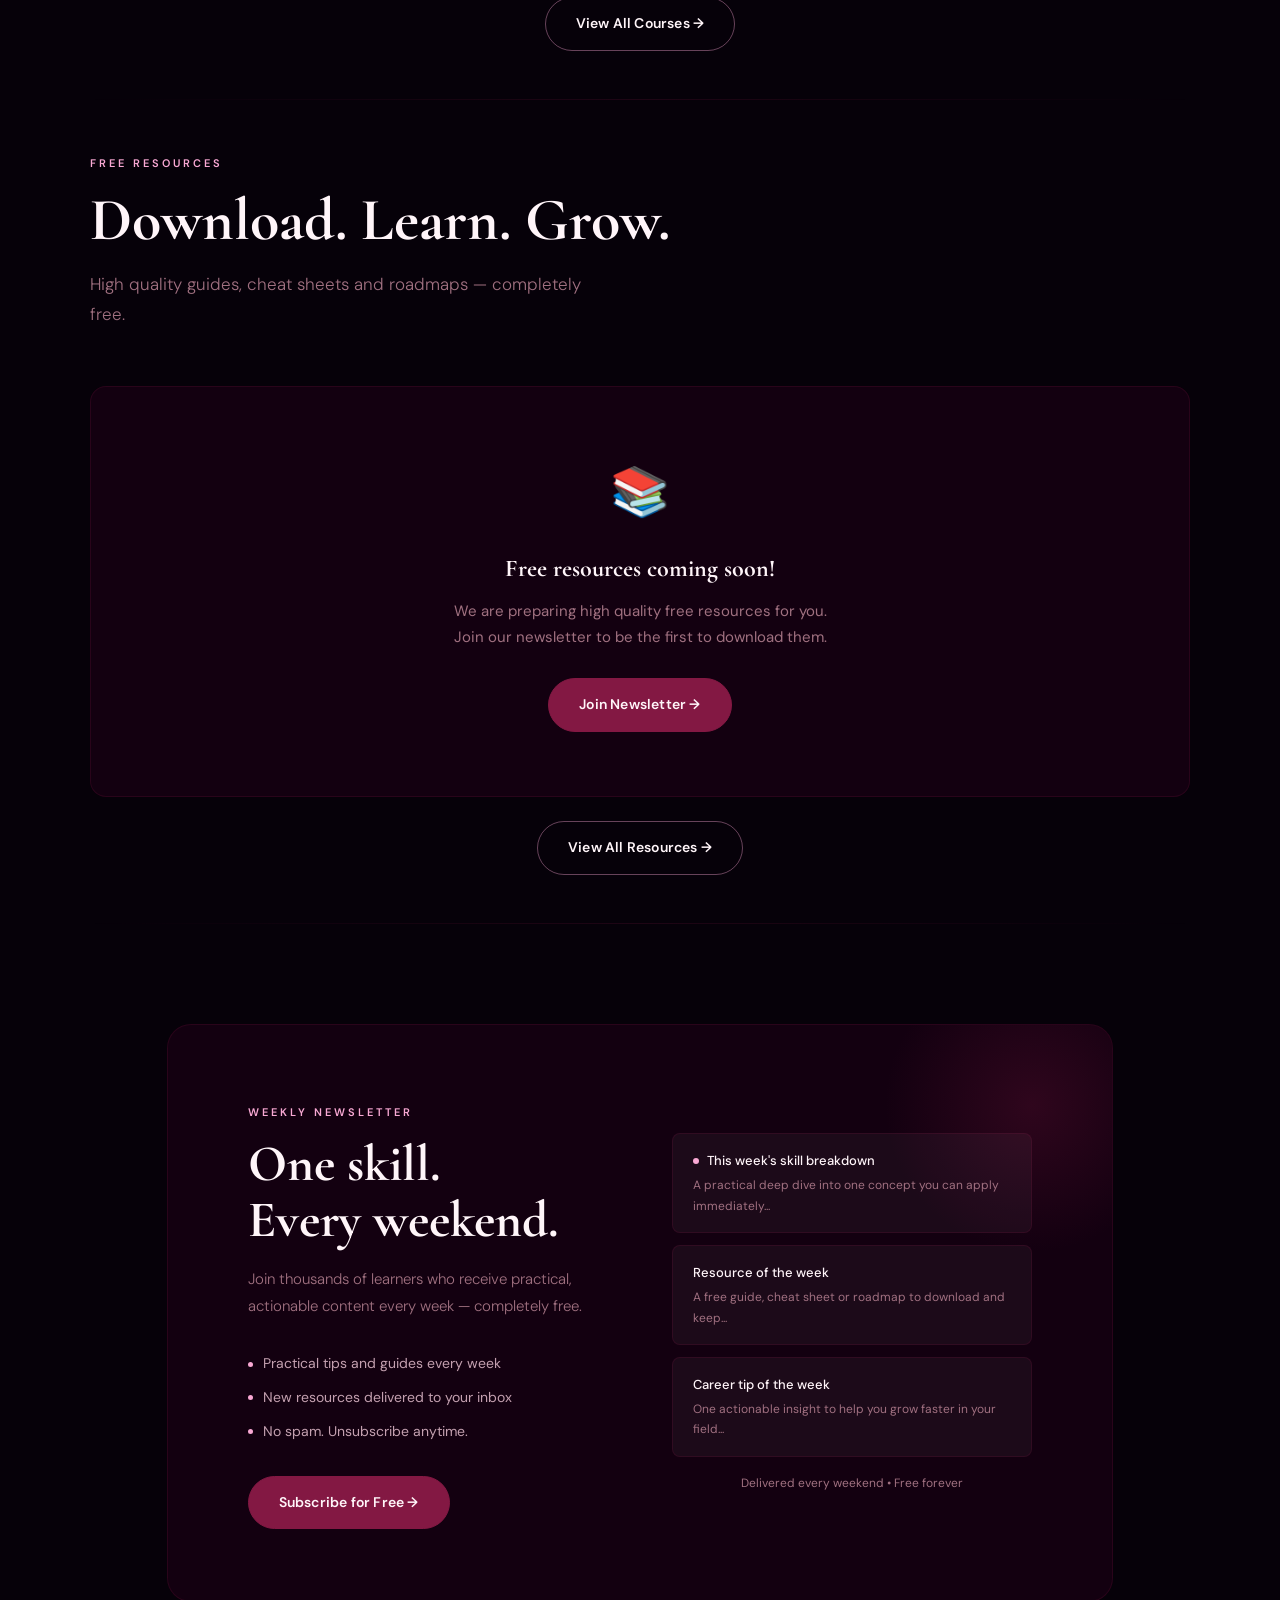
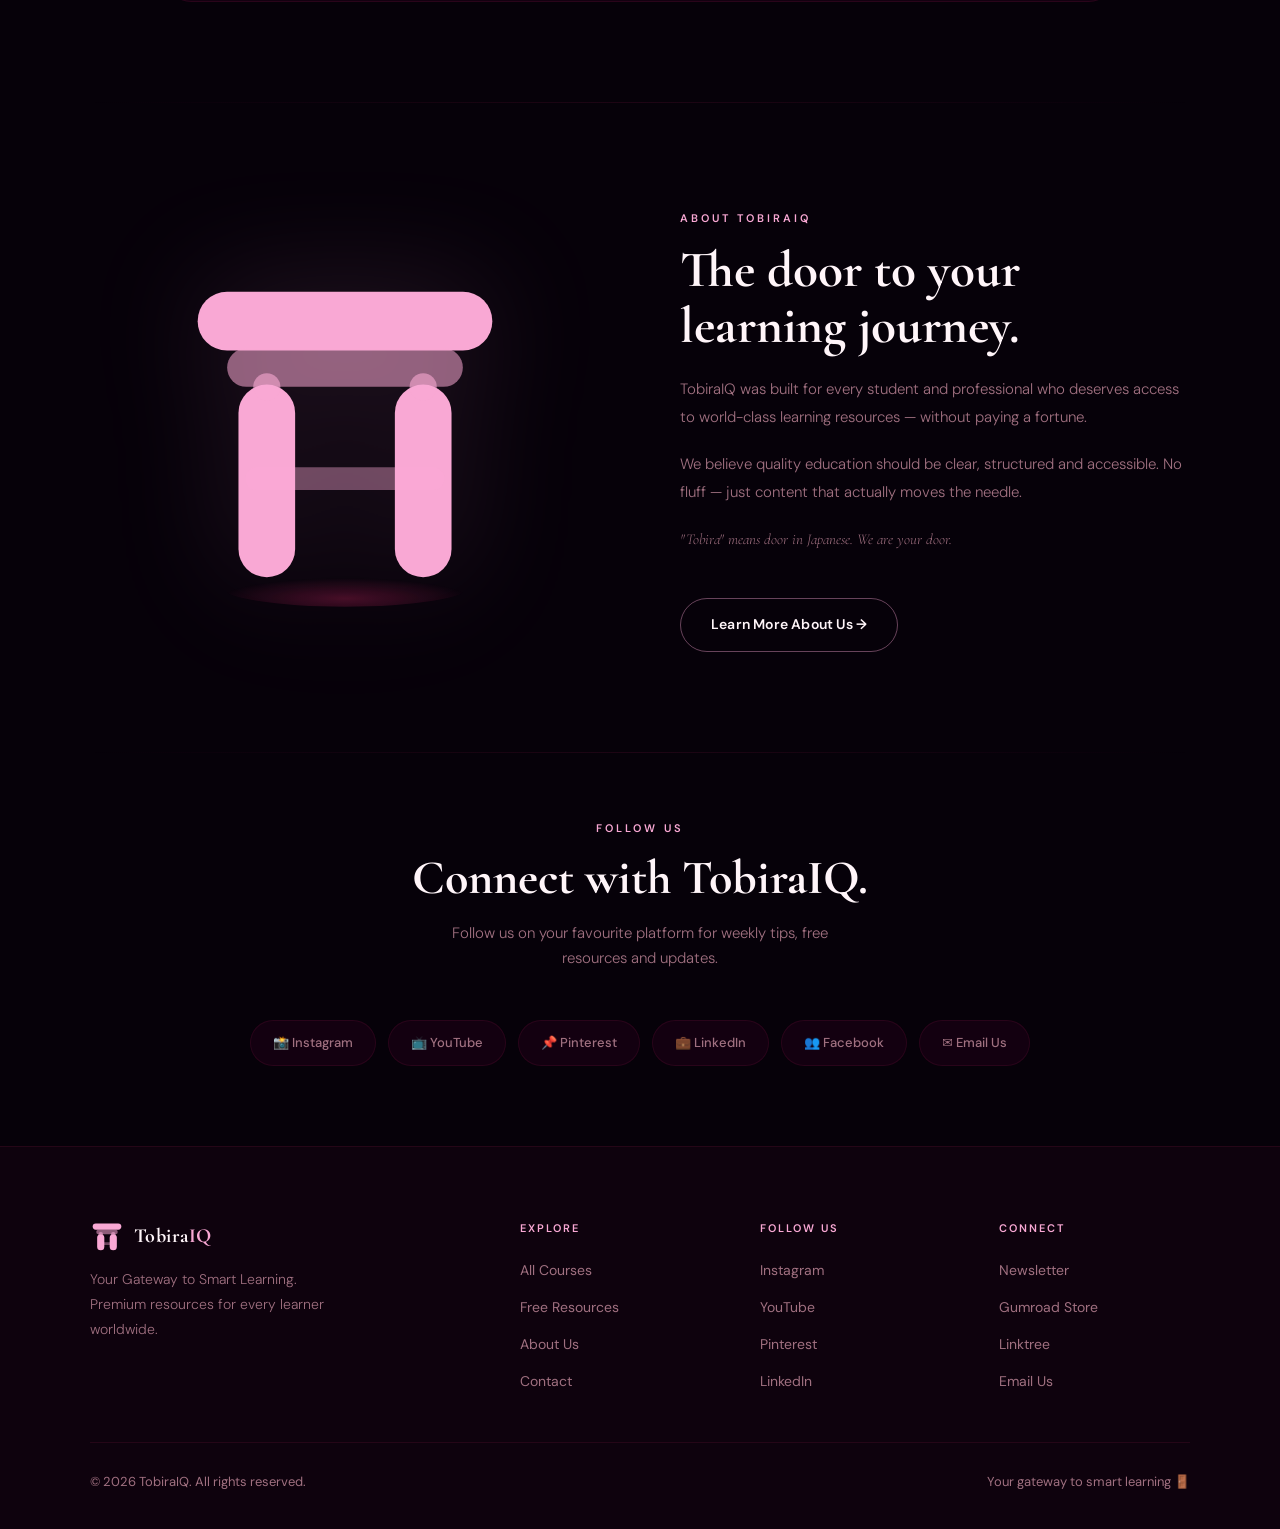
==== commit 029dfa30: "Update course cards on index page to be mobile friendly" ====
--- a/index.html
+++ b/index.html
@@ -46,7 +46,8 @@
     .hero h1 {
       font-family: var(--font-display);
       font-size: clamp(52px, 9vw, 108px);
-      font-weight: 700; line-height: 0.98;
+      line-height: 1.15;
+      font-weight: 700;
       letter-spacing: -2px;
       margin-bottom: 28px;
       animation: fadeUp 0.7s 0.1s ease both;
@@ -126,12 +127,27 @@
 
     /* ── Bestseller Carousel ───────────────────────────── */
     .carousel-wrapper { position: relative; margin-top: 28px; }
-    .carousel-track-outer { overflow: hidden; }
+    .carousel-track-outer {
+      overflow: hidden;
+      padding-top: 4px;   /* prevents card top border/shadow from clipping */
+      margin-top: -4px;
+    }
     .carousel-track {
       display: flex; gap: 20px;
       transition: transform 0.45s cubic-bezier(0.4,0,0.2,1);
       will-change: transform;
-      justify-content: center;
+    }
+    /* Card widths via CSS — reliable across all screen sizes */
+    .carousel-card {
+      flex: 0 0 calc(33.333% - 14px); /* desktop: 3 per view */
+    }
+    @media (max-width: 1023px) and (min-width: 640px) {
+      /* Tablet with 2 cards: center them */
+      .carousel-track { justify-content: center; }
+      .carousel-card  { flex: 0 0 calc(50% - 10px); }
+    }
+    @media (max-width: 639px) {
+      .carousel-card { flex: 0 0 calc(100%); } /* mobile: 1 card full width */
     }
     .carousel-card {
       background: var(--card); border: 1px solid var(--border);
@@ -354,7 +370,7 @@
       <div class="hero-inner">
         <div class="hero-badge">
           <span class="hero-badge-dot"></span>
-          India's Learning Gateway
+          Your Learning Gateway
         </div>
         <h1>
           Open the Door
@@ -362,7 +378,7 @@
         </h1>
         <p class="hero-sub">
           Premium courses, study resources and career guides for
-          data professionals and students across India — free to start.
+          data professionals and students worldwide — free to start.
         </p>
         <div class="hero-buttons">
           <a href="courses.html"            class="btn btn-primary btn-lg">Explore Courses</a>
@@ -566,12 +582,9 @@
         carouselState.total   = list.length;
         carouselState.current = 0;
 
-        // Card width — constrain max so single card doesn't stretch full width
-        var containerW = track.parentElement.offsetWidth;
-        var pv         = carouselState.perView;
-        var cardW      = list.length < pv
-          ? Math.min(360, containerW)   // single/few cards: max 360px, centered
-          : (containerW - (pv - 1) * 20) / pv;
+        // Card width is controlled by CSS (carousel-card class)
+        // No JS pixel calculation needed — CSS handles responsive widths
+        var pv = carouselState.perView;
 
         track.innerHTML = list.map(function(c) {
           var badge = c.badge === 'new' ?
@@ -596,7 +609,7 @@
           } else {
             priceHTML = '<span style="font-family:var(--font-display); font-size:18px; font-weight:700; color:var(--pink-glow);">' + c.price + '</span>';
           }
-          return '<a href="course.html?id=' + c.id + '" class="carousel-card" style="width:' + cardW + 'px; min-width:' + cardW + 'px;">' +
+          return '<a href="course.html?id=' + c.id + '" class="carousel-card">' +
             '<div class="c-card-top"><div>' + badge + '</div><div>' + priceHTML + '</div></div>' +
             '<div class="c-card-title">' + c.title + '</div>' +
             '<div class="c-card-desc">' + desc + '</div>' +
@@ -606,6 +619,14 @@
           '</a>';
         }).join('');
 
+        // Center track when fewer cards than perView (e.g. 2 cards on desktop)
+        track.style.justifyContent = list.length < pv ? 'center' : 'flex-start';
+
+        // Hide dots and arrows if all cards fit in one view
+        var showNav = list.length > pv;
+        document.getElementById('carousel-dots').style.display    = showNav ? 'flex' : 'none';
+        document.querySelector('.carousel-arrows').style.display   = showNav ? 'flex' : 'none';
+
         // Build dots — one dot per page
         var pages = Math.ceil(list.length / pv);
         dotsEl.innerHTML = '';
@@ -623,10 +644,14 @@
         carouselState.current = Math.max(0, Math.min(pageIndex, pages - 1));
         carouselState.perView = pv;
 
-        var containerW = document.getElementById('carousel-track').parentElement.offsetWidth;
-        var cardW      = (containerW - (pv - 1) * 20) / pv;
-        var offset     = carouselState.current * (cardW * pv + 20 * pv);
-        document.getElementById('carousel-track').style.transform = 'translateX(-' + offset + 'px)';
+        // Use percentage offset based on card width (100% per card on mobile, 50% tablet, 33% desktop)
+        // Each page moves pv cards worth of width + gaps
+        var cardWidthPct = 100 / pv; // percentage of container each card takes
+        var gapPx        = 20;       // gap between cards in px
+        var offsetPct    = carouselState.current * pv * cardWidthPct;
+        var offsetGapPx  = carouselState.current * pv * gapPx;
+        document.getElementById('carousel-track').style.transform =
+          'translateX(calc(-' + offsetPct + '% - ' + offsetGapPx + 'px))';
 
         // Update dots
         var dots = document.querySelectorAll('.carousel-dot');
@@ -651,6 +676,26 @@
         var newPv = getPerView();
         if (newPv !== carouselState.perView) buildCarousel();
       });
+
+      // ── Touch/Swipe support ──────────────────────────
+      var touchStartX = 0;
+      var touchEndX   = 0;
+      var trackEl     = document.getElementById('carousel-track');
+
+      if (trackEl) {
+        trackEl.addEventListener('touchstart', function(e) {
+          touchStartX = e.changedTouches[0].screenX;
+        }, { passive: true });
+
+        trackEl.addEventListener('touchend', function(e) {
+          touchEndX = e.changedTouches[0].screenX;
+          var diff = touchStartX - touchEndX;
+          if (Math.abs(diff) > 40) {       // minimum swipe distance
+            if (diff > 0) carouselNext();  // swipe left → next
+            else          carouselPrev();  // swipe right → prev
+          }
+        }, { passive: true });
+      }
 
       buildCarousel();
 
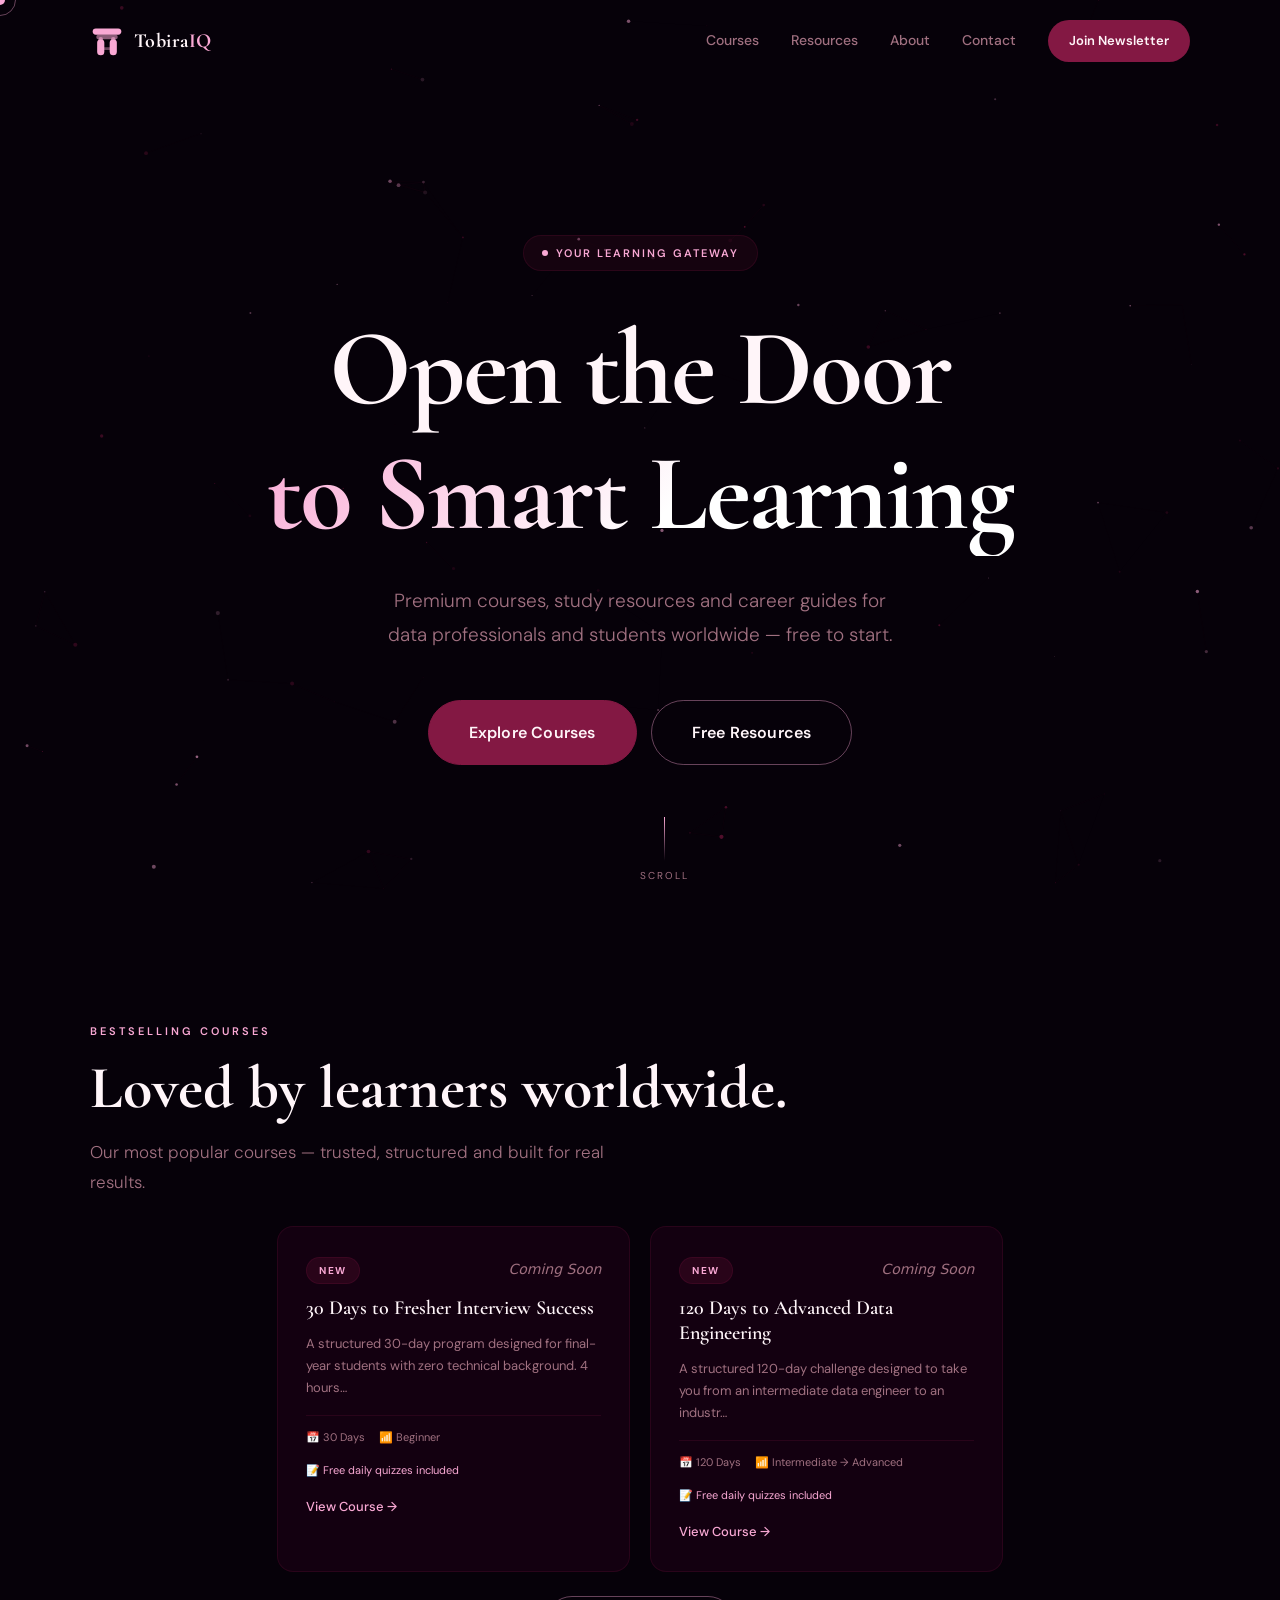
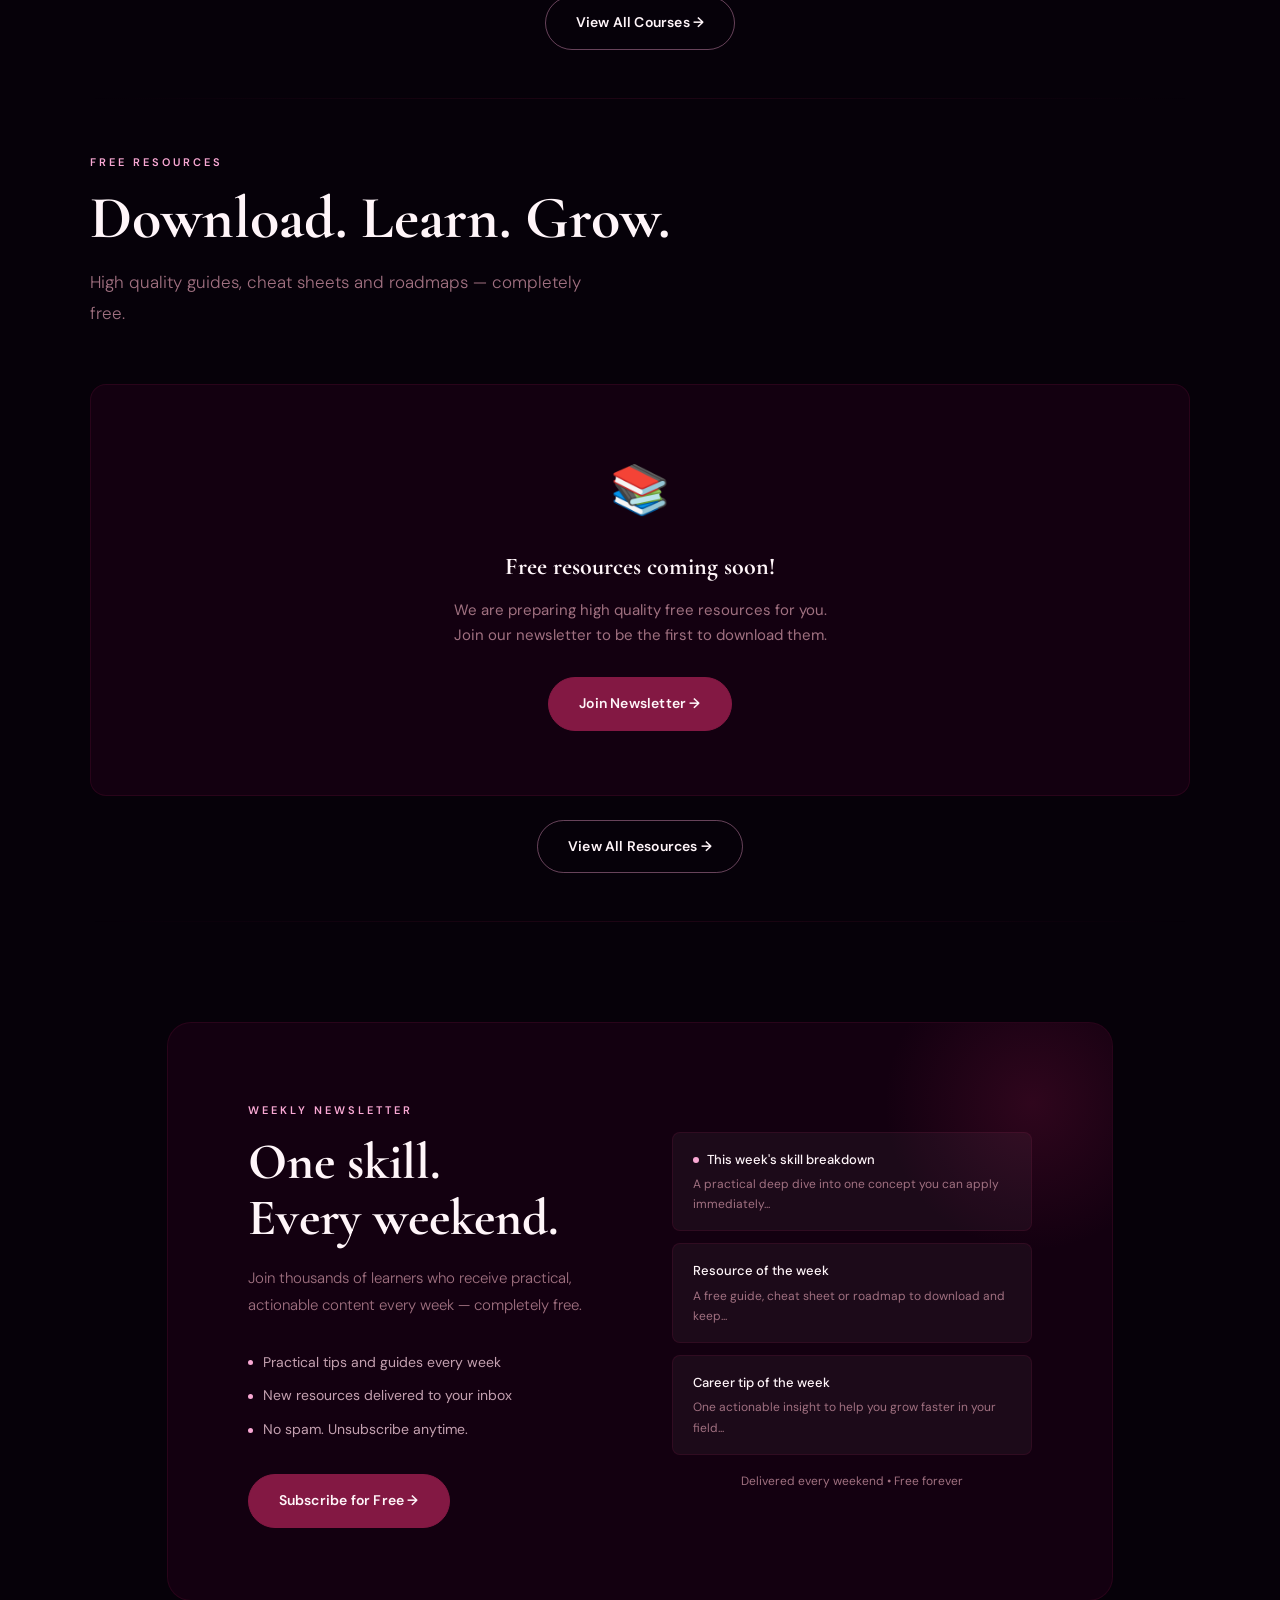
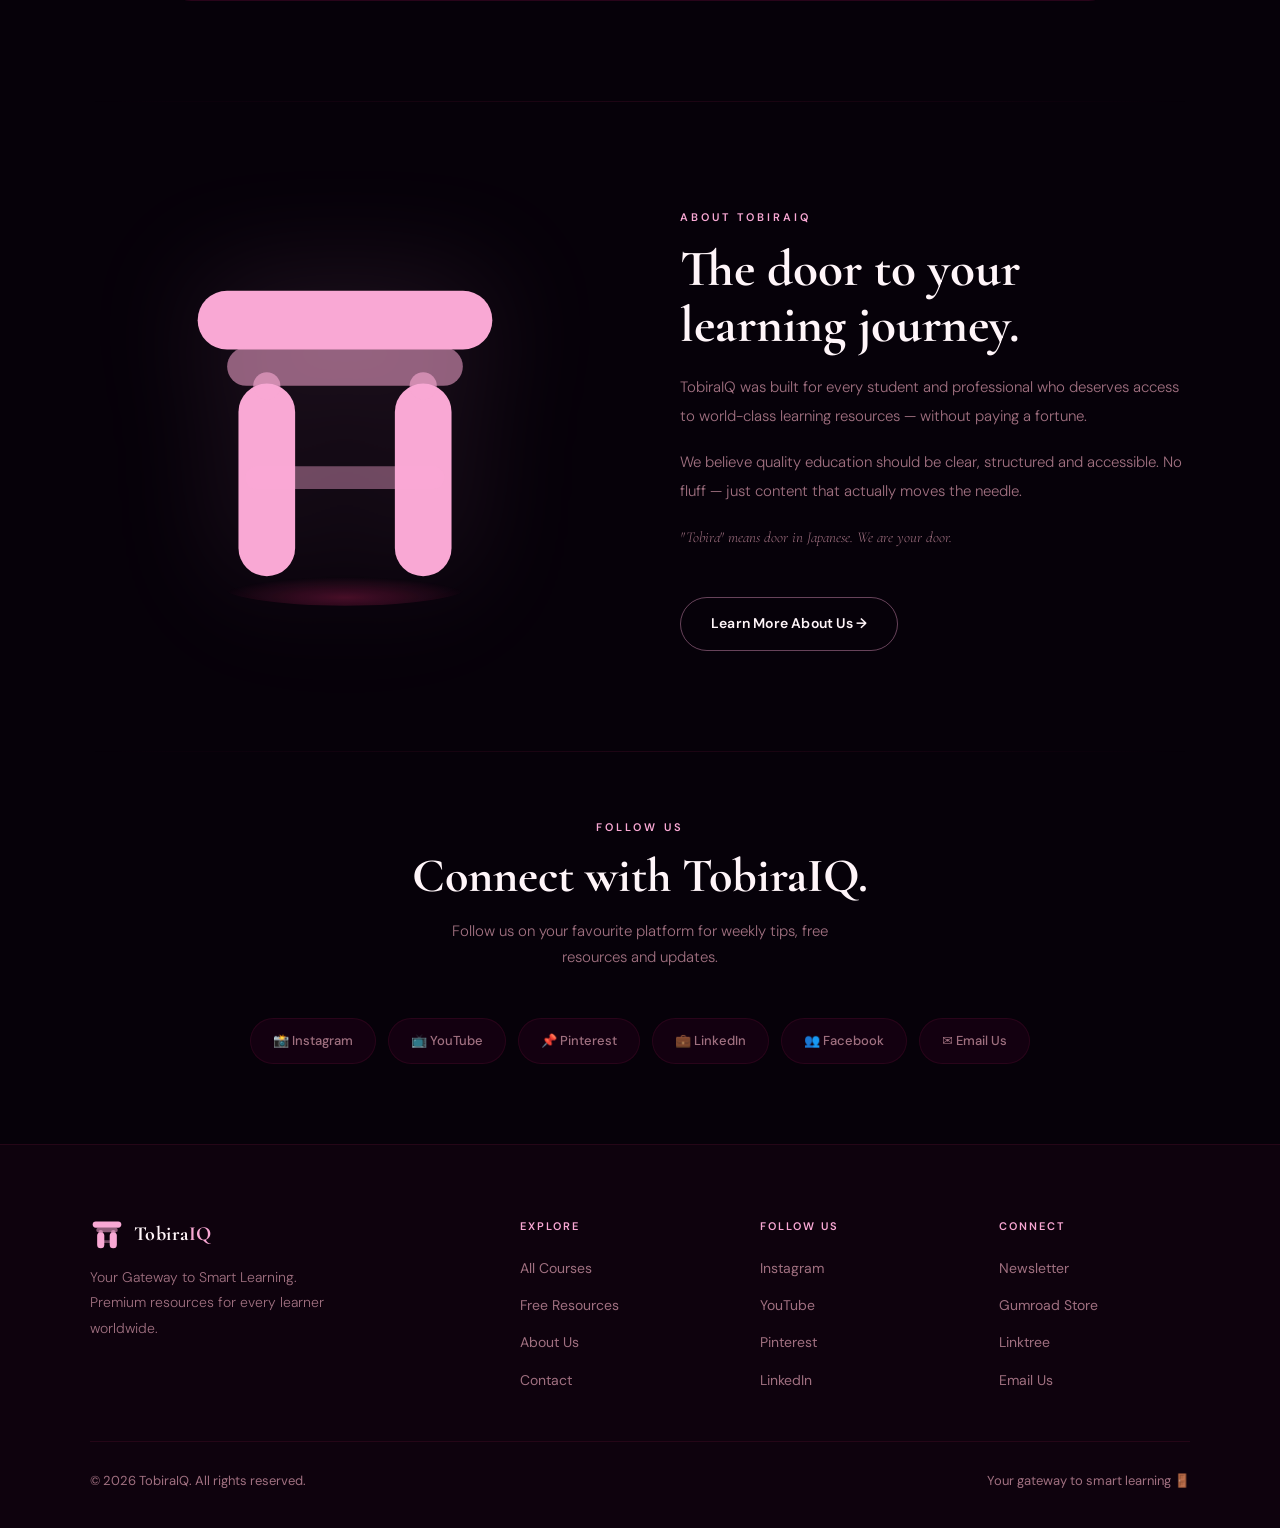
==== commit 5ca5e11c: "Ciming soon for every course" ====
--- a/index.html
+++ b/index.html
@@ -594,10 +594,14 @@
           var desc = c.description.length > 100 ?
             c.description.substring(0, 100) + '…' : c.description;
 
-          // Price display with urgency
+          // Price display
           var priceHTML = '';
+          var isFree = c.price.toLowerCase().includes('free');
           if (c.price === 'Coming Soon') {
             priceHTML = '<span style="font-size:14px; color:var(--muted); font-style:italic;">Coming Soon</span>';
+          } else if (isFree) {
+            // Any price containing "free" → green
+            priceHTML = '<span style="font-family:var(--font-display); font-size:18px; font-weight:700; color:#4ade80;">' + c.price + '</span>';
           } else if (c.originalPrice && c.discountPercent) {
             var displayPrice = c.discountedPrice || c.paidPrice || c.price;
             priceHTML =
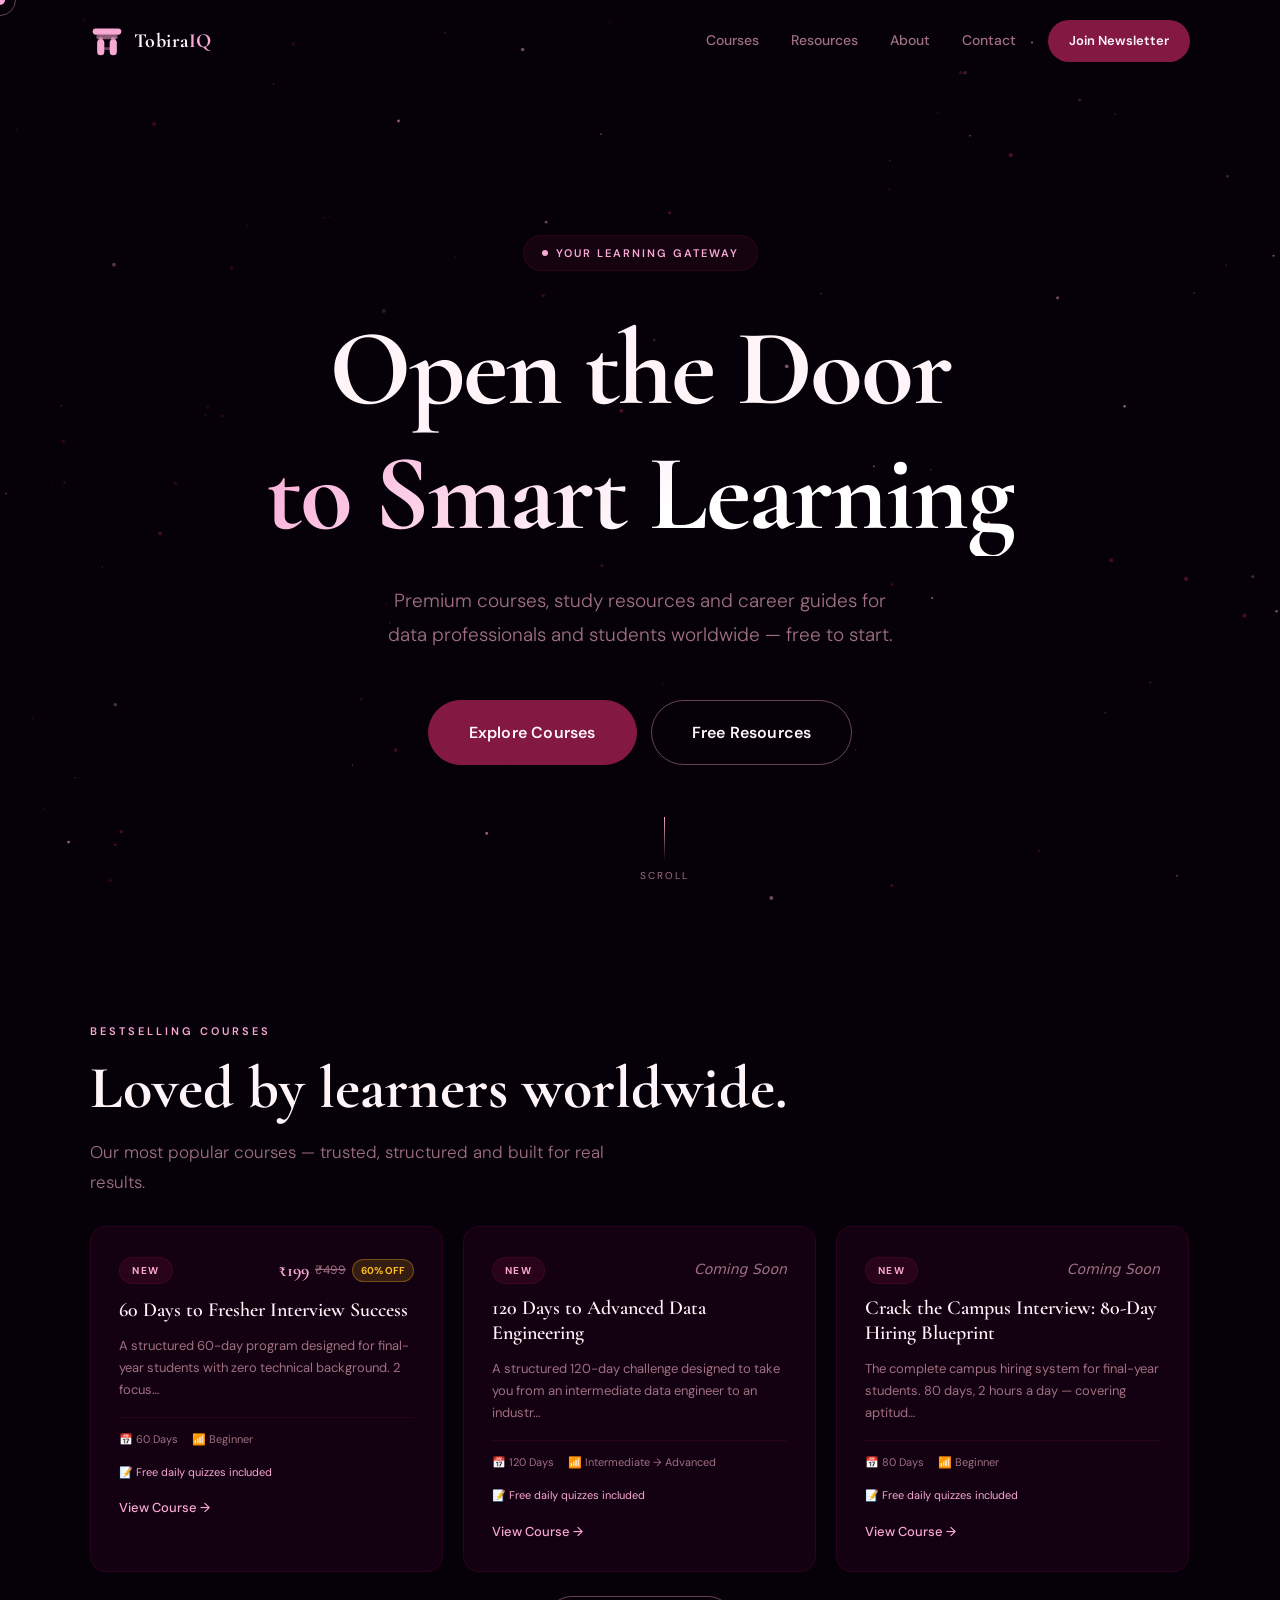
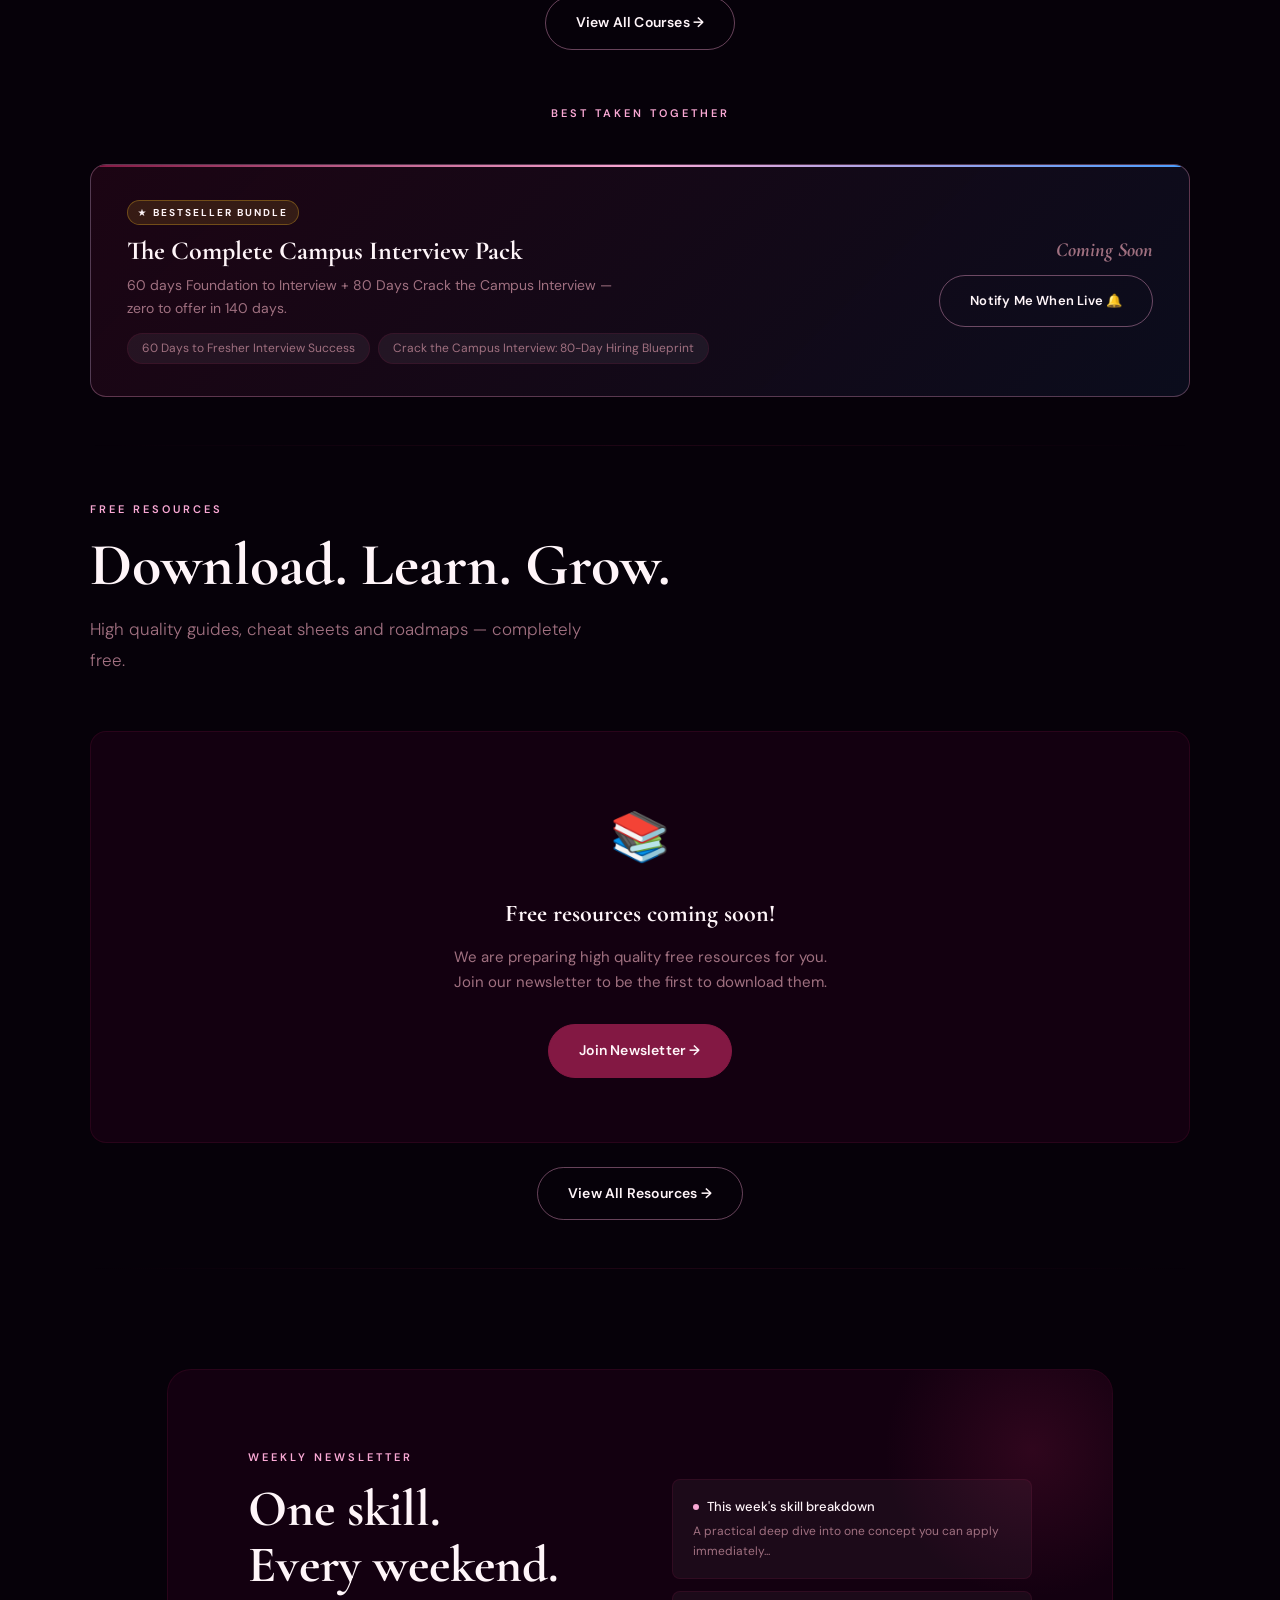
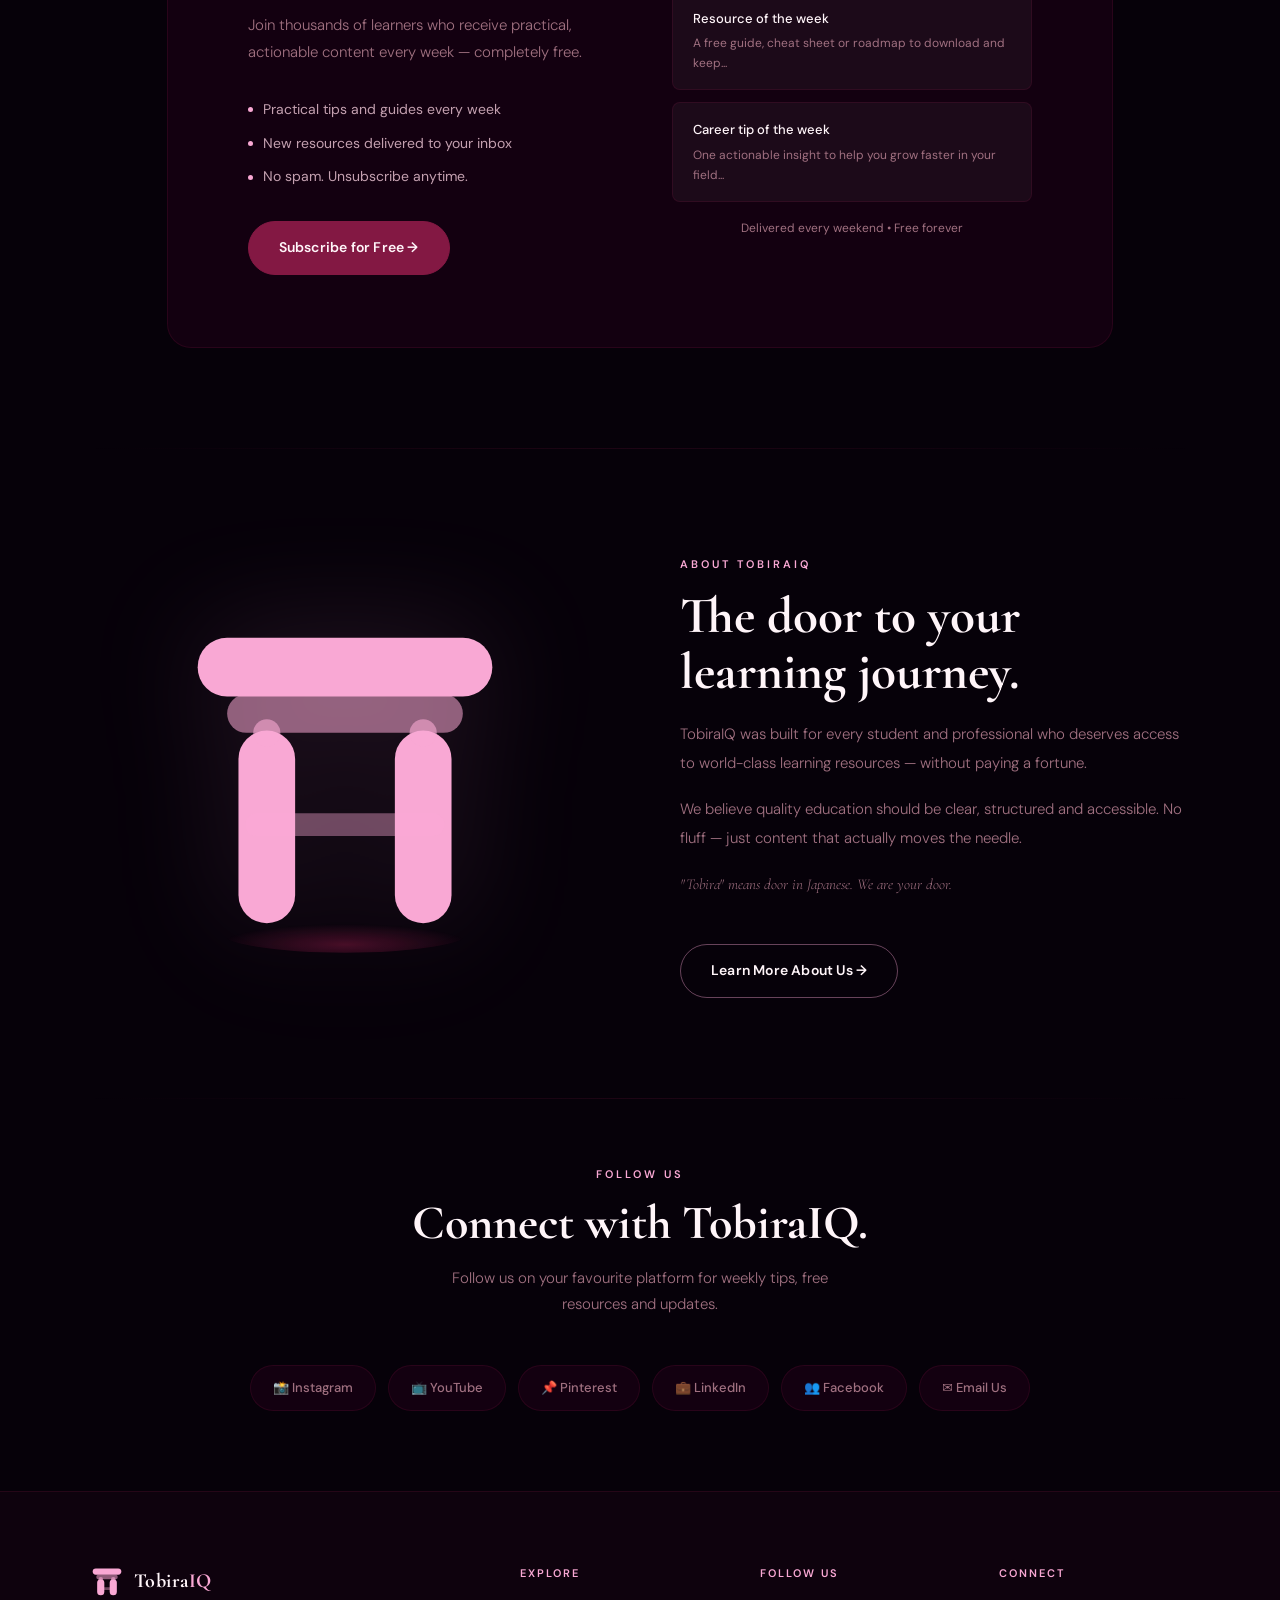
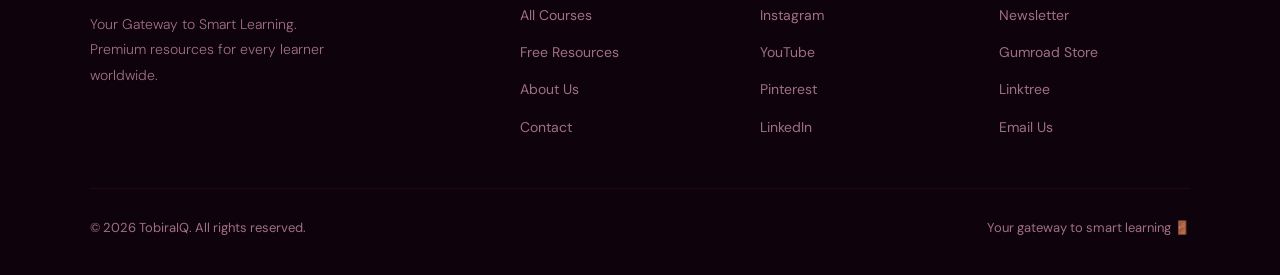
==== commit 616b259b: "Launch 60-days course for freshers" ====
--- a/index.html
+++ b/index.html
@@ -125,7 +125,44 @@
       transform: translateY(-2px);
     }
 
-    /* ── Bestseller Carousel ───────────────────────────── */
+    /* ── Bundle Card ──────────────────────────────────── */
+    .bundle-card {
+      background: linear-gradient(135deg, rgba(131,24,67,0.18) 0%, rgba(74,158,255,0.08) 100%);
+      border: 1px solid rgba(249,168,212,0.3);
+      border-radius: var(--radius-md);
+      padding: 32px 36px;
+      display: flex; align-items: center; justify-content: space-between;
+      gap: 28px; flex-wrap: wrap;
+      position: relative; overflow: hidden;
+      margin-top: 28px;
+    }
+    .bundle-card::before {
+      content: ''; position: absolute; top: 0; left: 0; right: 0; height: 2px;
+      background: linear-gradient(90deg, var(--pink), var(--pink-glow), #4A9EFF);
+    }
+    .bundle-label {
+      font-size: 10px; font-weight: 700; letter-spacing: 2px;
+      text-transform: uppercase; color: var(--yellow);
+      background: rgba(251,191,36,0.12); border: 1px solid rgba(251,191,36,0.3);
+      padding: 3px 10px; border-radius: 100px; margin-bottom: 10px;
+      display: inline-block;
+    }
+    .bundle-title { font-family: var(--font-display); font-size: 26px; font-weight: 700; line-height: 1.2; margin-bottom: 8px; }
+    .bundle-tagline { color: var(--muted); font-size: 14px; line-height: 1.6; max-width: 500px; }
+    .bundle-courses { display: flex; gap: 8px; flex-wrap: wrap; margin-top: 14px; }
+    .bundle-course-pill {
+      background: rgba(255,255,255,0.06); border: 1px solid var(--border);
+      border-radius: 100px; padding: 4px 14px;
+      font-size: 12px; color: var(--muted);
+    }
+    .bundle-right { text-align: right; flex-shrink: 0; }
+    .bundle-price { font-family: var(--font-display); font-size: 32px; font-weight: 700; color: var(--pink-glow); }
+    .bundle-original { font-size: 14px; color: var(--muted); text-decoration: line-through; margin-bottom: 4px; }
+    .bundle-savings { font-size: 12px; color: #4ade80; font-weight: 600; margin-bottom: 16px; }
+    @media (max-width: 640px) {
+      .bundle-card { flex-direction: column; padding: 24px; }
+      .bundle-right { text-align: left; width: 100%; }
+    }
     .carousel-wrapper { position: relative; margin-top: 28px; }
     .carousel-track-outer {
       overflow: hidden;
@@ -421,6 +458,16 @@
         <div style="text-align:center; margin-top:24px;" class="reveal">
           <a href="courses.html" class="btn btn-outline">View All Courses →</a>
         </div>
+      </div>
+    </section>
+
+    <!-- ── Best Together Bundle ──────────────────────── -->
+    <section class="section" style="padding-top:0; padding-bottom:48px;" id="bundle-section" style="display:none;">
+      <div class="section-inner">
+        <div style="text-align:center; margin-bottom:20px;">
+          <span class="section-eyebrow">Best Taken Together</span>
+        </div>
+        <div id="bundle-cards"></div>
       </div>
     </section>
 
@@ -682,26 +729,76 @@
       });
 
       // ── Touch/Swipe support ──────────────────────────
-      var touchStartX = 0;
-      var touchEndX   = 0;
-      var trackEl     = document.getElementById('carousel-track');
-
-      if (trackEl) {
-        trackEl.addEventListener('touchstart', function(e) {
-          touchStartX = e.changedTouches[0].screenX;
+      // Attach to the outer container so swipe works even on hidden overflow areas
+      var touchStartX  = 0;
+      var touchEndX    = 0;
+      var touchStartY  = 0;
+      var swipeOuter   = document.querySelector('.carousel-track-outer');
+
+      if (swipeOuter) {
+        swipeOuter.addEventListener('touchstart', function(e) {
+          touchStartX = e.changedTouches[0].clientX;
+          touchStartY = e.changedTouches[0].clientY;
         }, { passive: true });
 
-        trackEl.addEventListener('touchend', function(e) {
-          touchEndX = e.changedTouches[0].screenX;
-          var diff = touchStartX - touchEndX;
-          if (Math.abs(diff) > 40) {       // minimum swipe distance
-            if (diff > 0) carouselNext();  // swipe left → next
-            else          carouselPrev();  // swipe right → prev
+        swipeOuter.addEventListener('touchend', function(e) {
+          touchEndX = e.changedTouches[0].clientX;
+          var diffX = touchStartX - touchEndX;
+          var diffY = Math.abs(touchStartY - e.changedTouches[0].clientY);
+          // Only trigger if horizontal swipe dominates (avoids conflict with page scroll)
+          if (Math.abs(diffX) > 40 && Math.abs(diffX) > diffY) {
+            if (diffX > 0) carouselNext();  // swipe left  → next
+            else           carouselPrev();  // swipe right → prev
           }
         }, { passive: true });
       }
 
       buildCarousel();
+
+      // ── Render Bundles ──────────────────────────────
+      (function() {
+        if (typeof BUNDLES === 'undefined') return;
+        var activeBundles = BUNDLES.filter(function(b) { return b.active; });
+
+        var section   = document.getElementById('bundle-section');
+        var container = document.getElementById('bundle-cards');
+        if (!section || !container) return;
+
+        // Always hide first; show only if there are active bundles
+        section.style.display = 'none';
+        if (!activeBundles.length) return;
+        section.style.display = 'block';
+
+        container.innerHTML = activeBundles.map(function(b) {
+          var pills = b.courseIds.map(function(cid) {
+            var c = (typeof COURSES !== 'undefined') ? COURSES.find(function(x) { return x.id === cid; }) : null;
+            return '<span class="bundle-course-pill">' + (c ? c.title : cid) + '</span>';
+          }).join('');
+
+          var badgeHtml = '<span class="bundle-label">★ ' + (b.badge === 'bestseller' ? 'Bestseller Bundle' : b.badge === 'popular' ? 'Popular Bundle' : 'Bundle') + '</span>';
+
+          var priceHtml = b.price === 'Coming Soon'
+            ? '<div class="bundle-price" style="font-size:20px; color:var(--muted); font-style:italic; margin-bottom:8px;">Coming Soon</div>'
+            : '<div class="bundle-original">' + (b.originalPrice || '') + '</div>' +
+              '<div class="bundle-price">' + b.price + '</div>' +
+              (b.savingsText ? '<div class="bundle-savings">' + b.savingsText + '</div>' : '') +
+              (b.discountPercent ? '<span class="badge-bestseller" style="margin-bottom:12px; display:inline-block;">' + b.discountPercent + '% OFF</span><br>' : '');
+
+          var btnHtml = b.price === 'Coming Soon'
+            ? '<a href="https://tobiraiq.beehiiv.com" target="_blank" class="btn btn-outline" style="font-size:13px;">Notify Me When Live 🔔</a>'
+            : '<a href="' + b.gumroadLink + '" target="_blank" class="btn btn-primary" style="font-size:13px;">Get Bundle 🛒</a>';
+
+          return '<div class="bundle-card">' +
+            '<div>' +
+              badgeHtml +
+              '<div class="bundle-title">' + b.title + '</div>' +
+              '<div class="bundle-tagline">' + b.tagline + '</div>' +
+              '<div class="bundle-courses">' + pills + '</div>' +
+            '</div>' +
+            '<div class="bundle-right">' + priceHtml + btnHtml + '</div>' +
+          '</div>';
+        }).join('');
+      })();
 
       // ── Render Featured Resources ───────────────────
       const resEl = document.getElementById('featured-resources');
